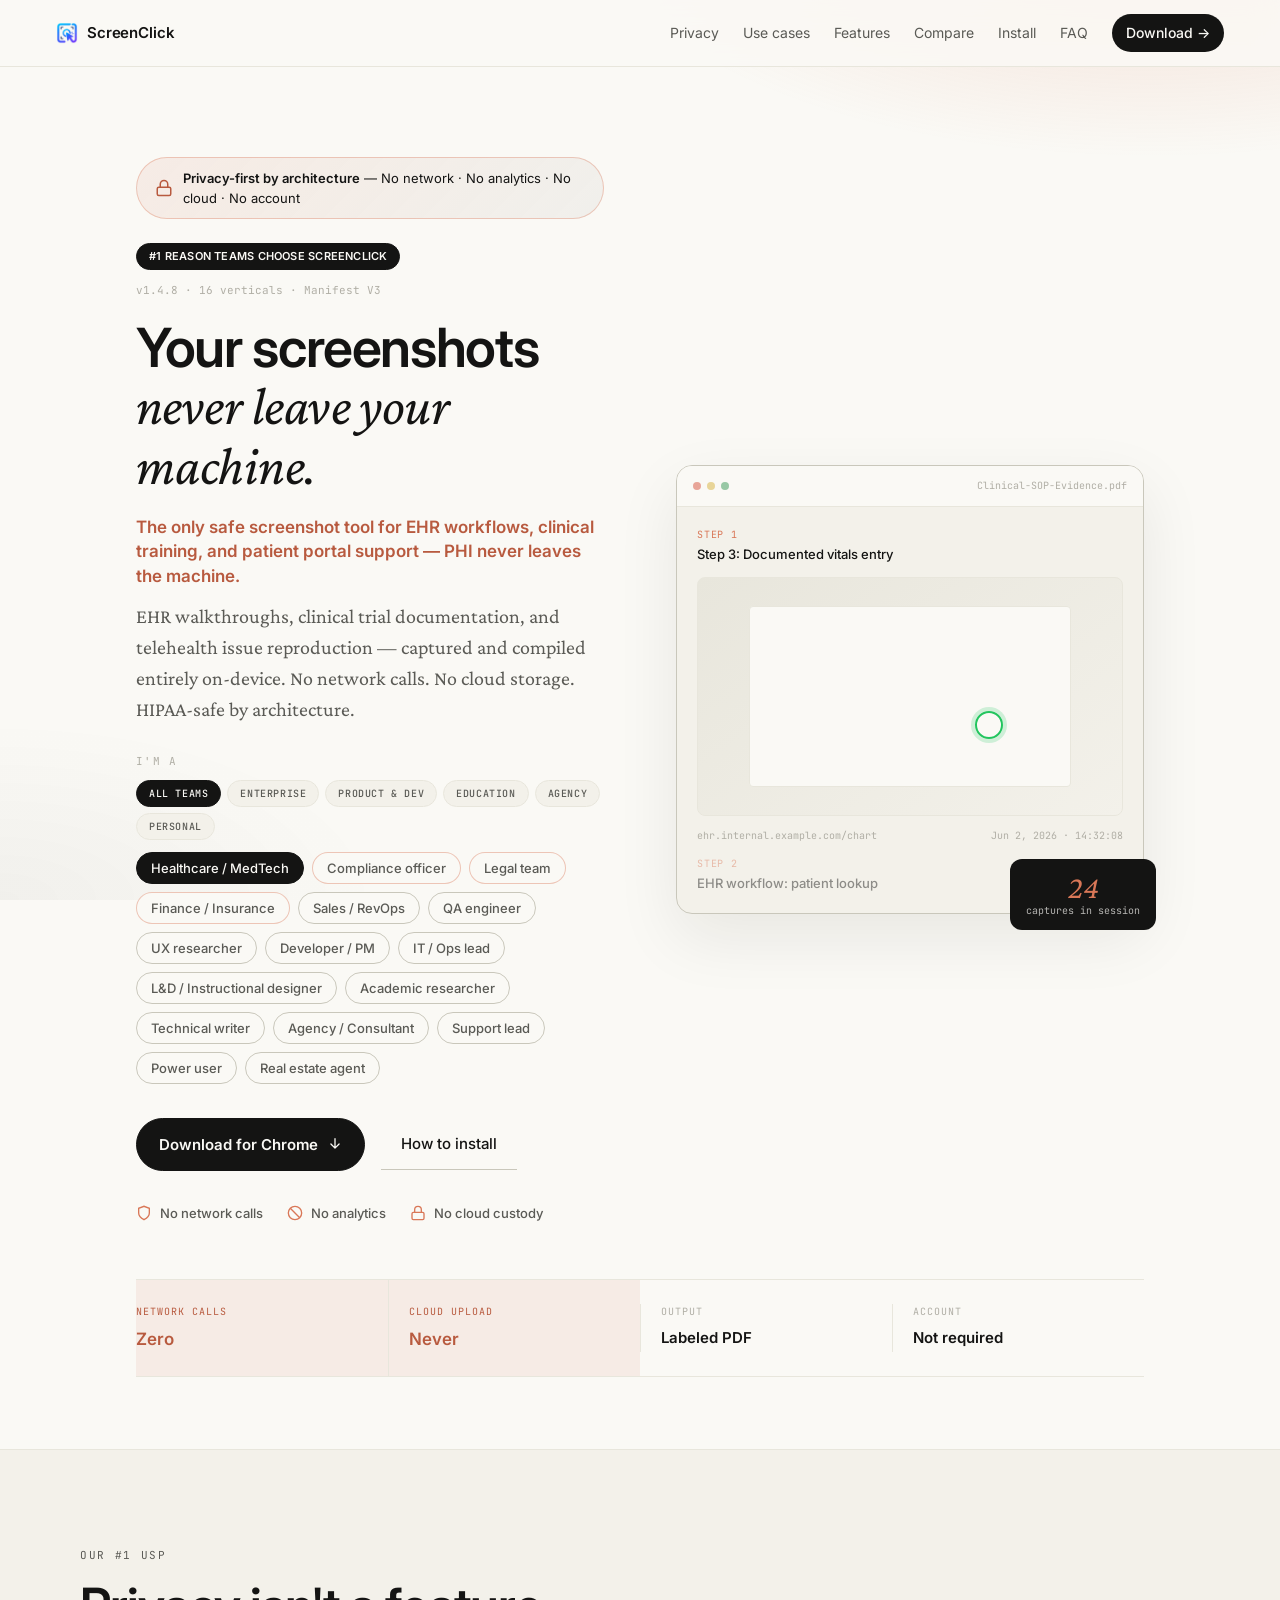
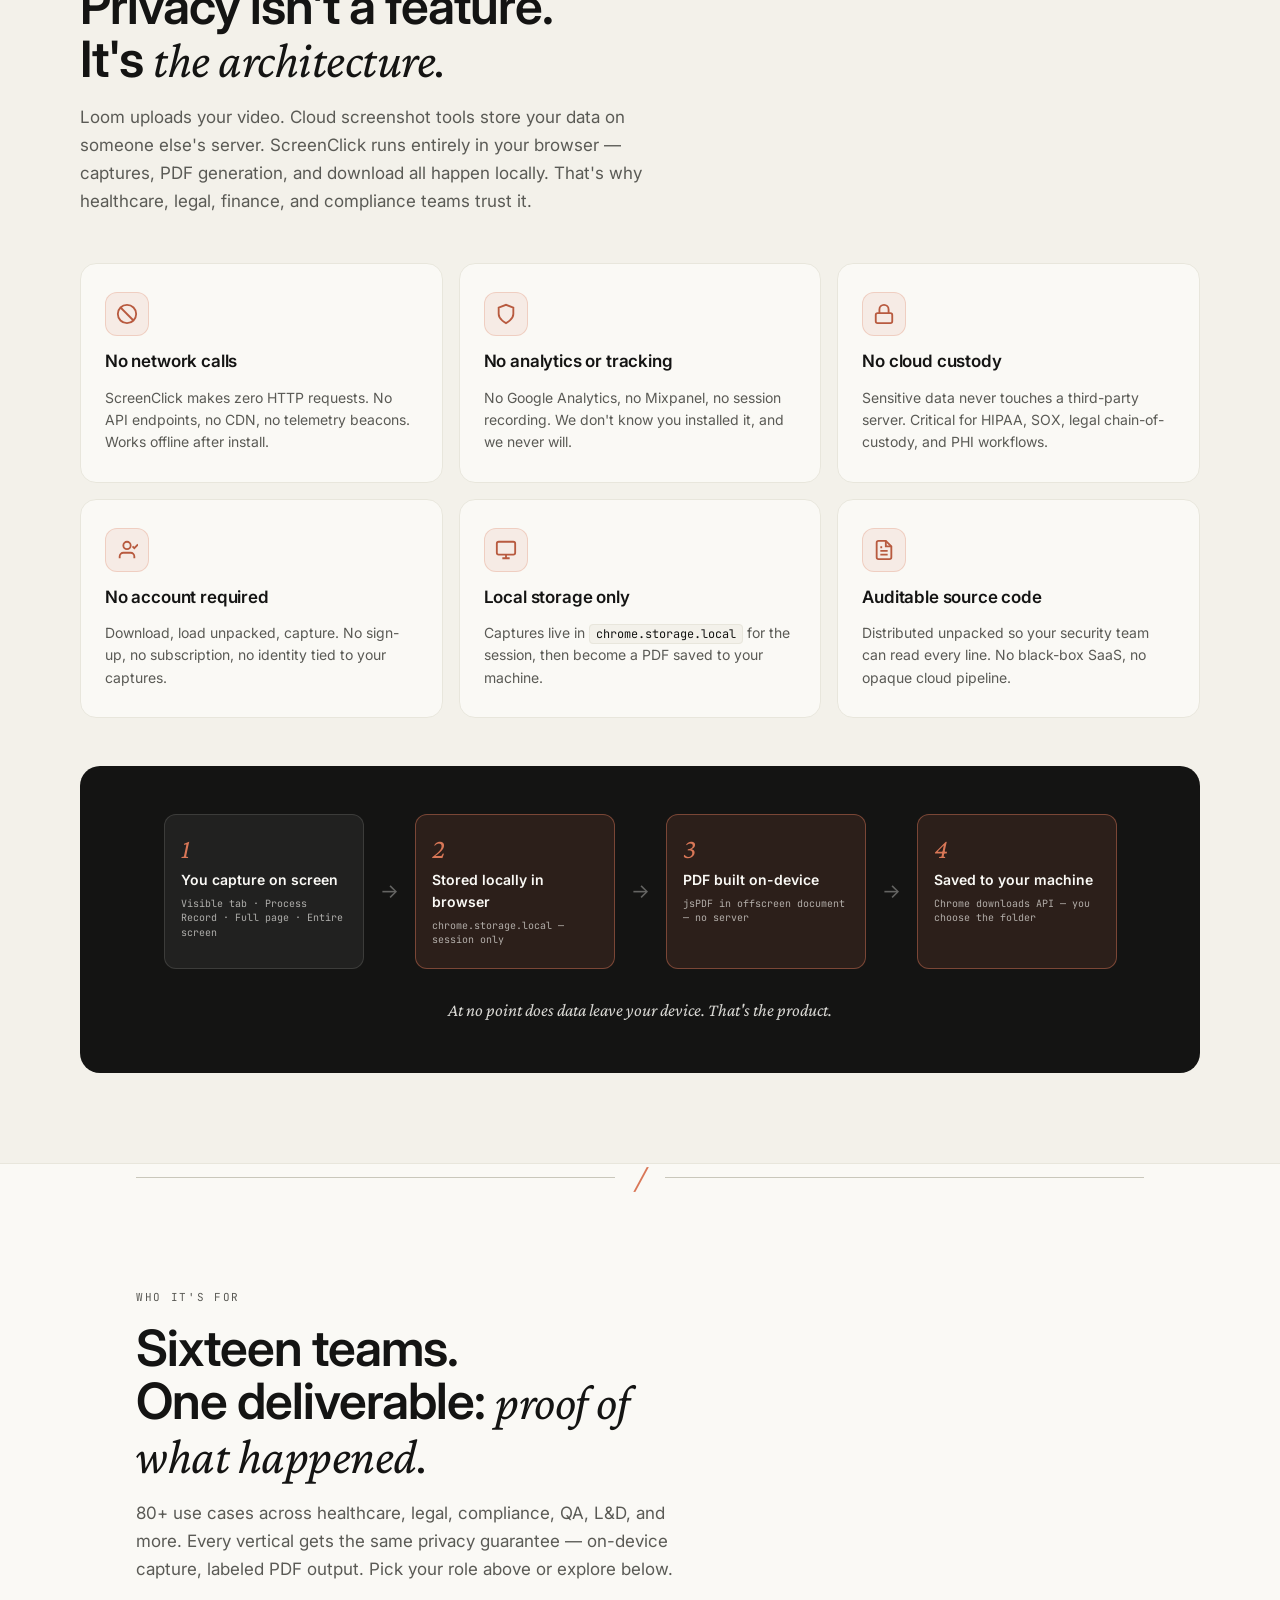
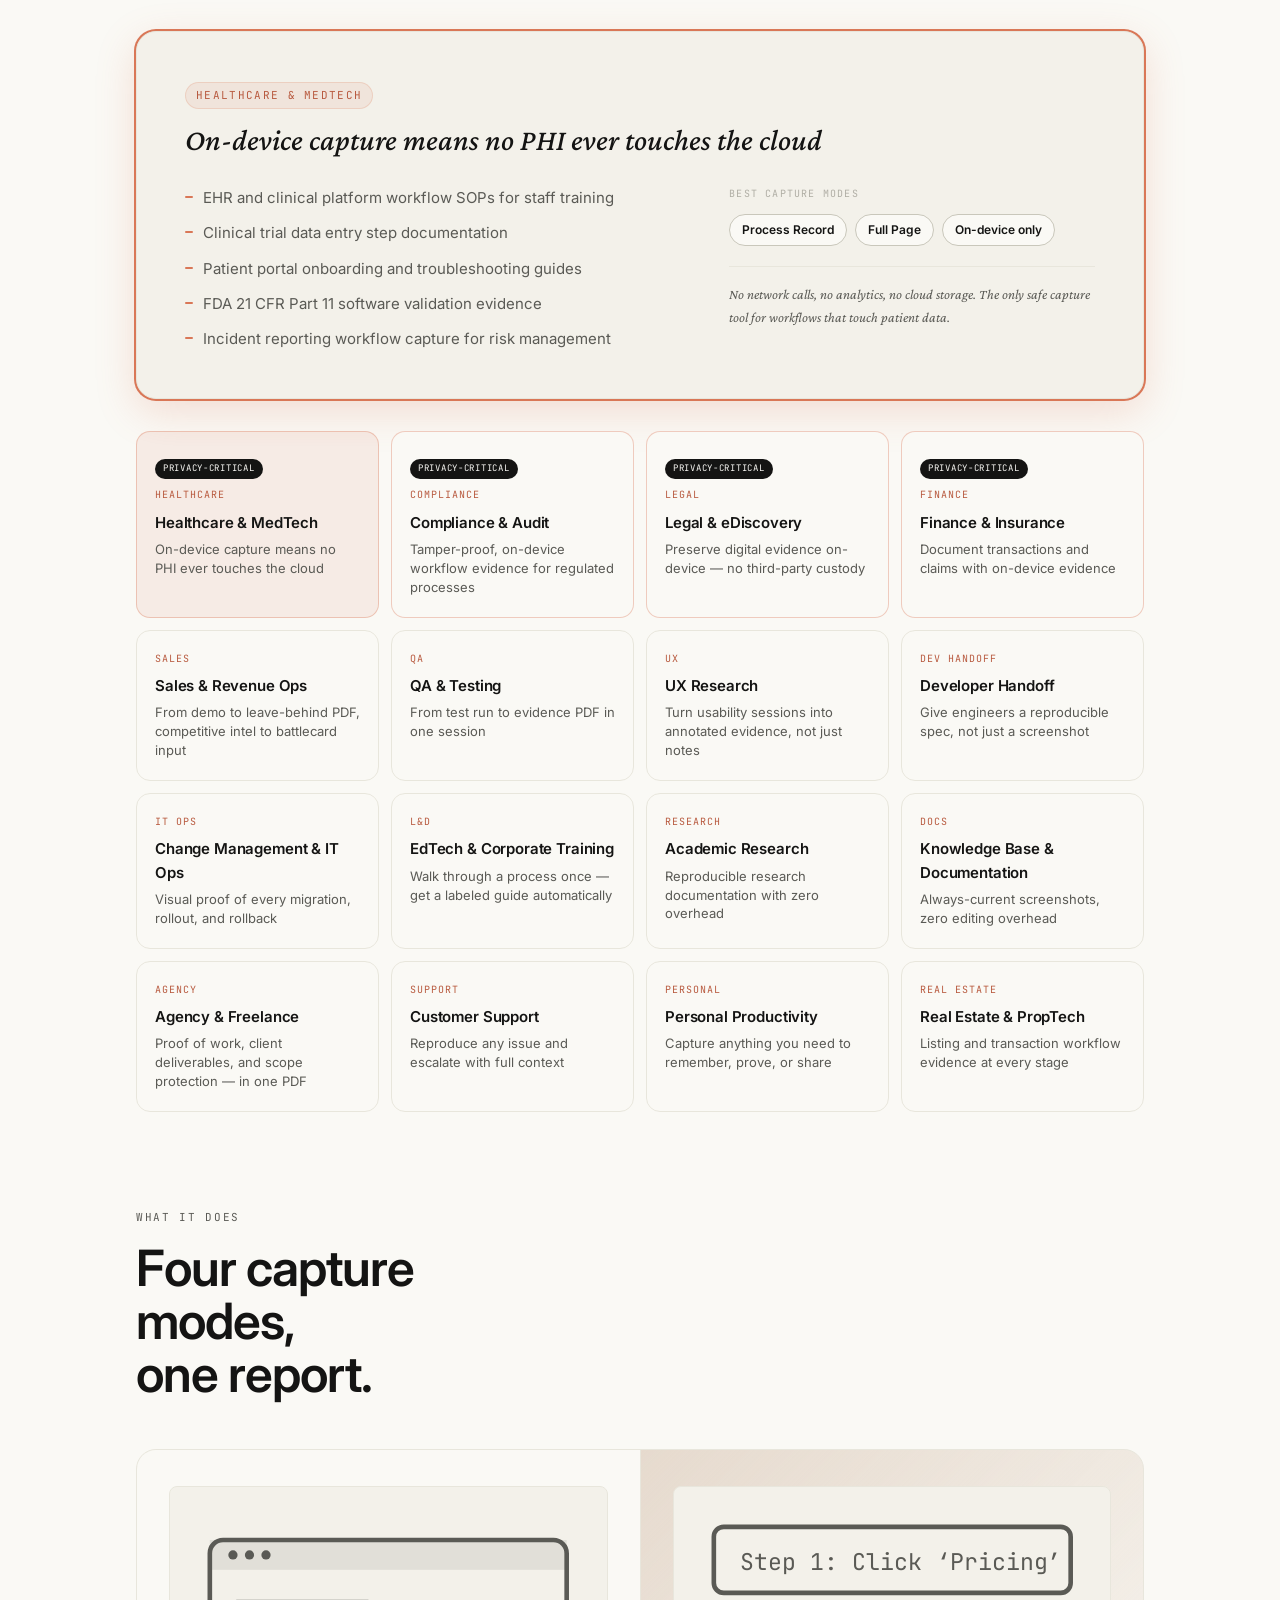
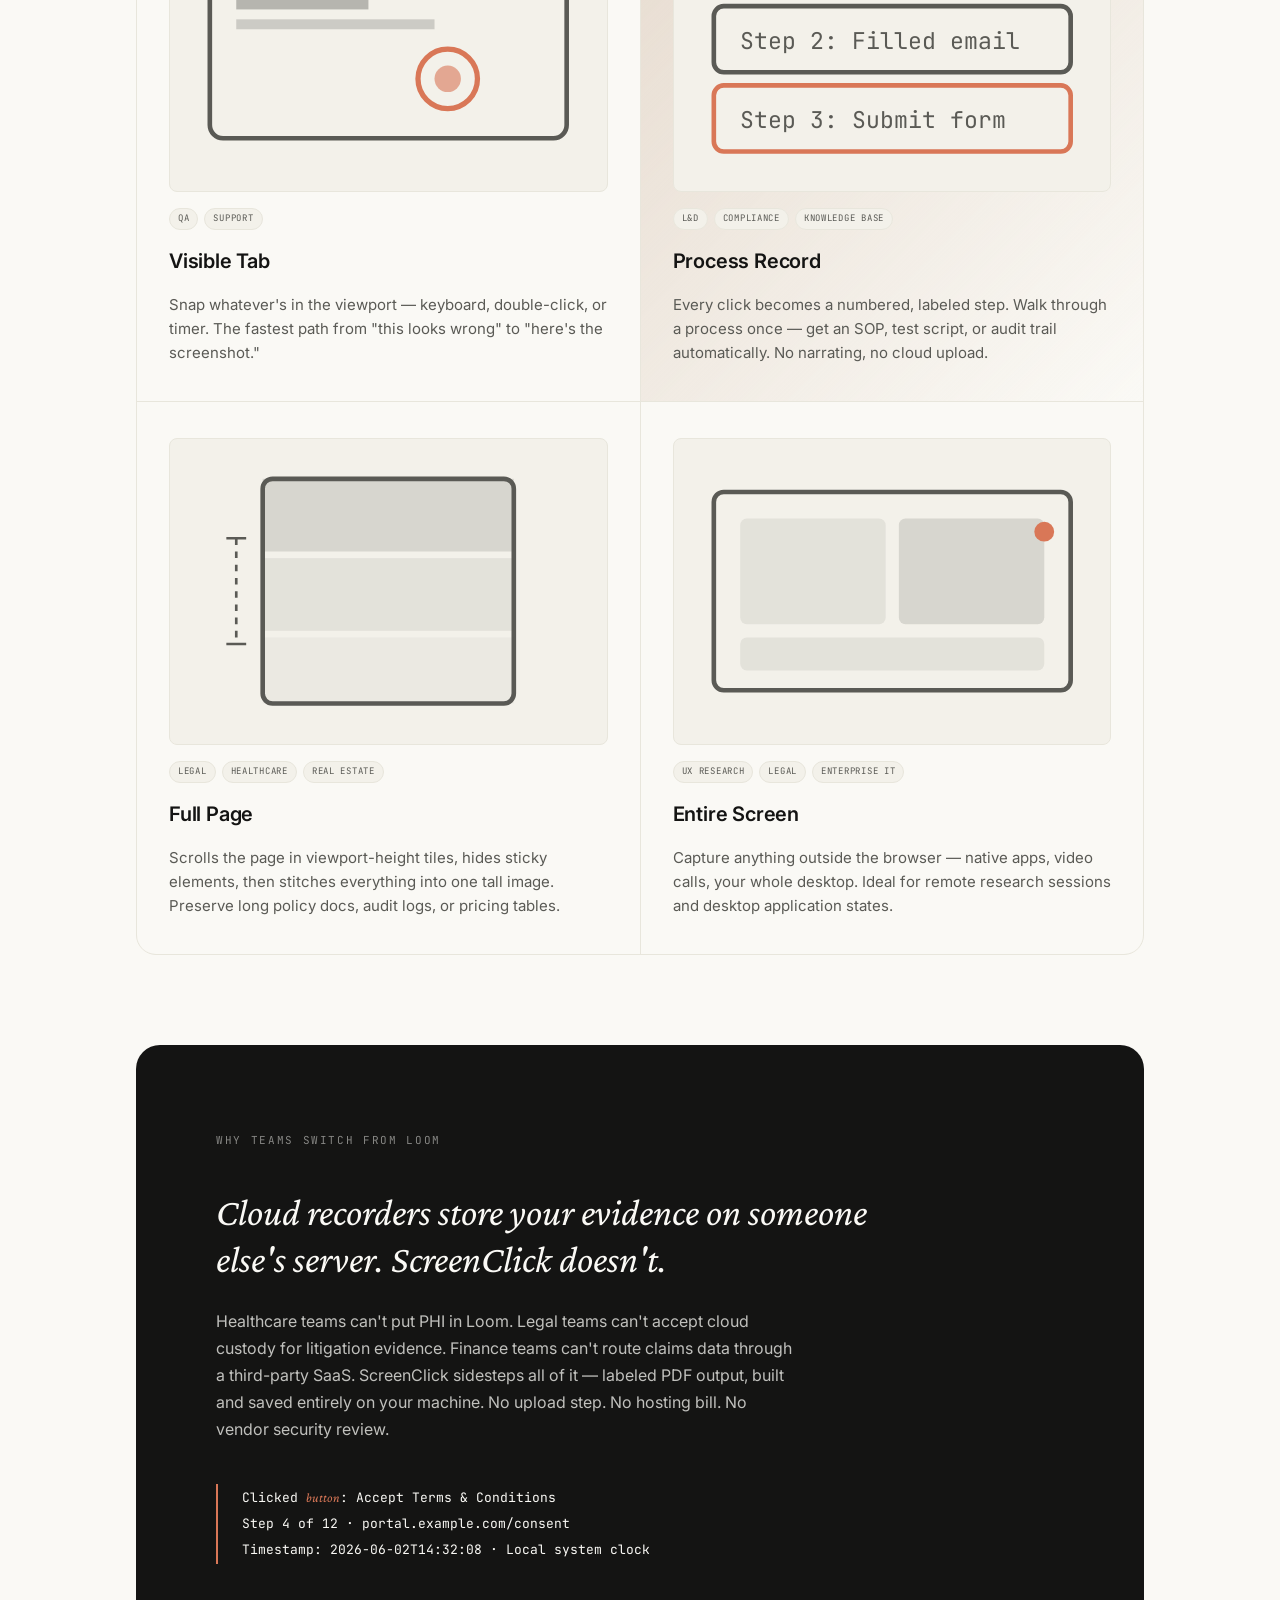
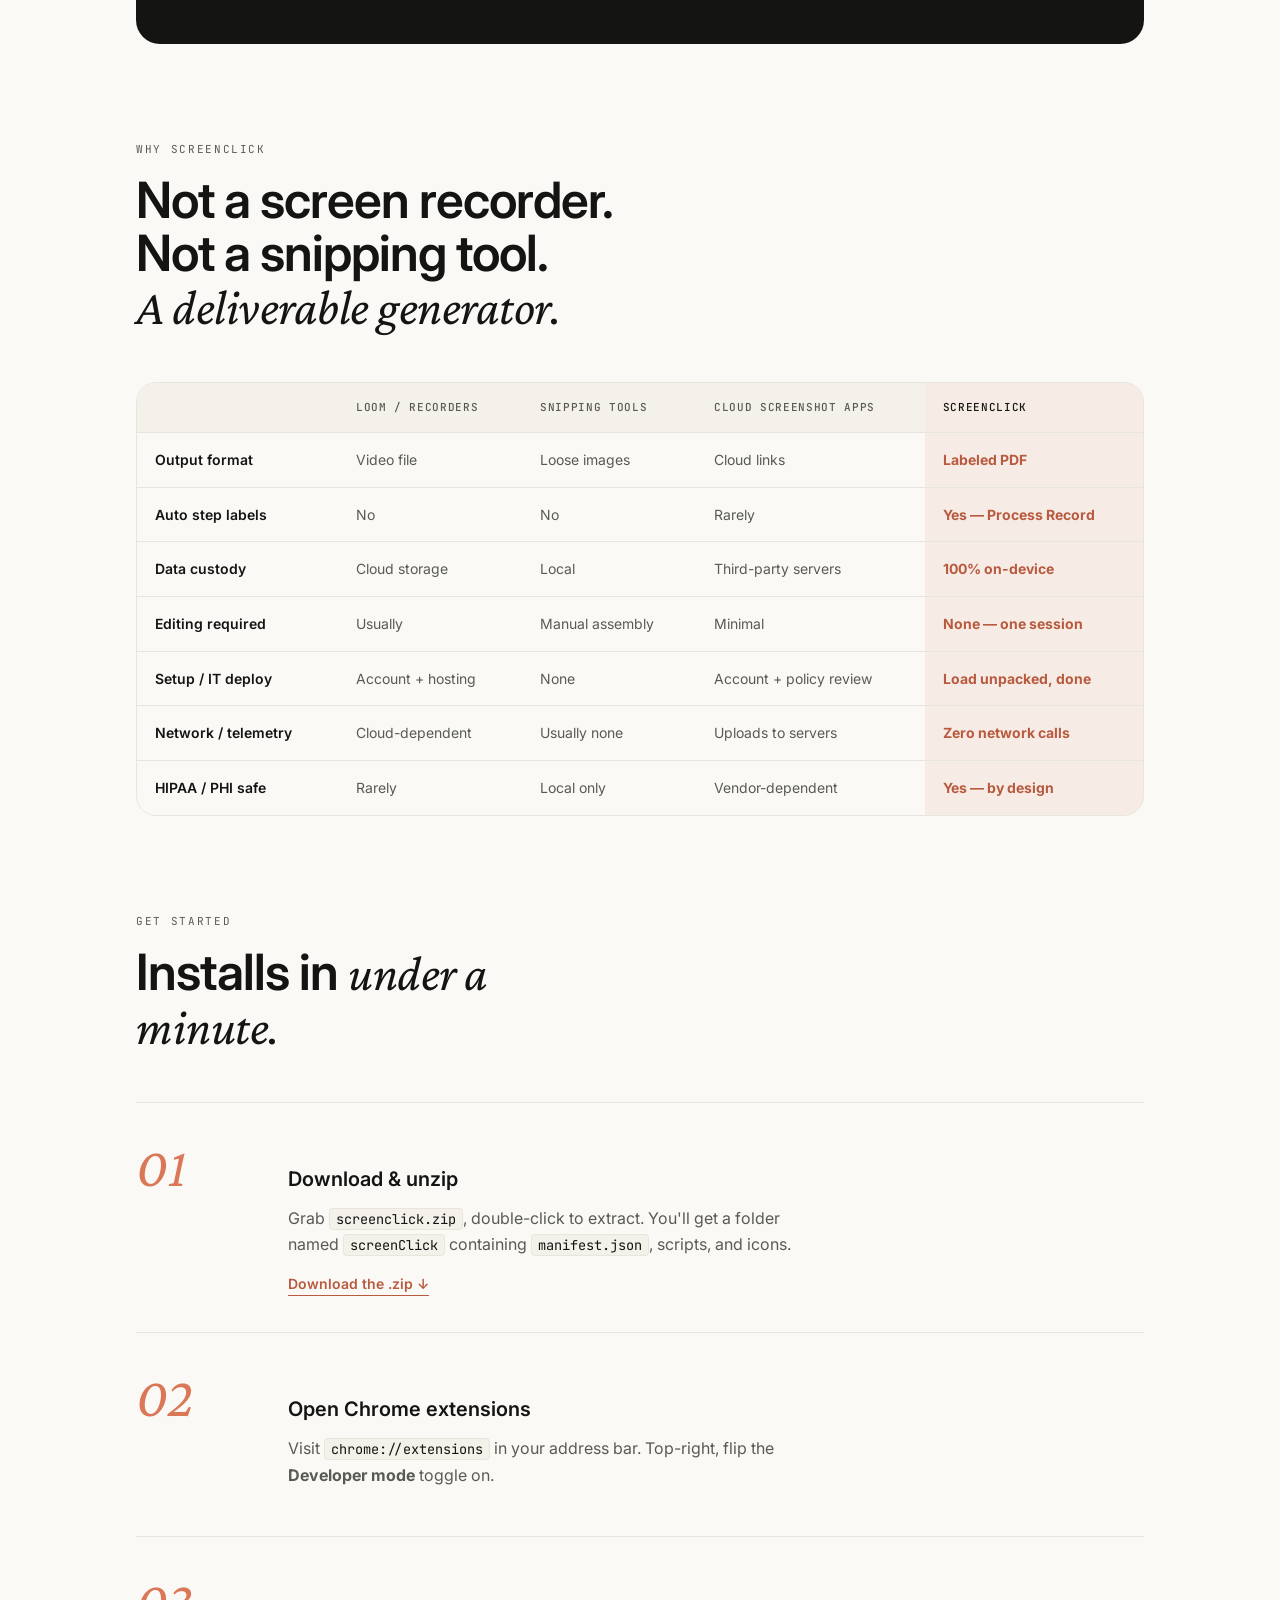
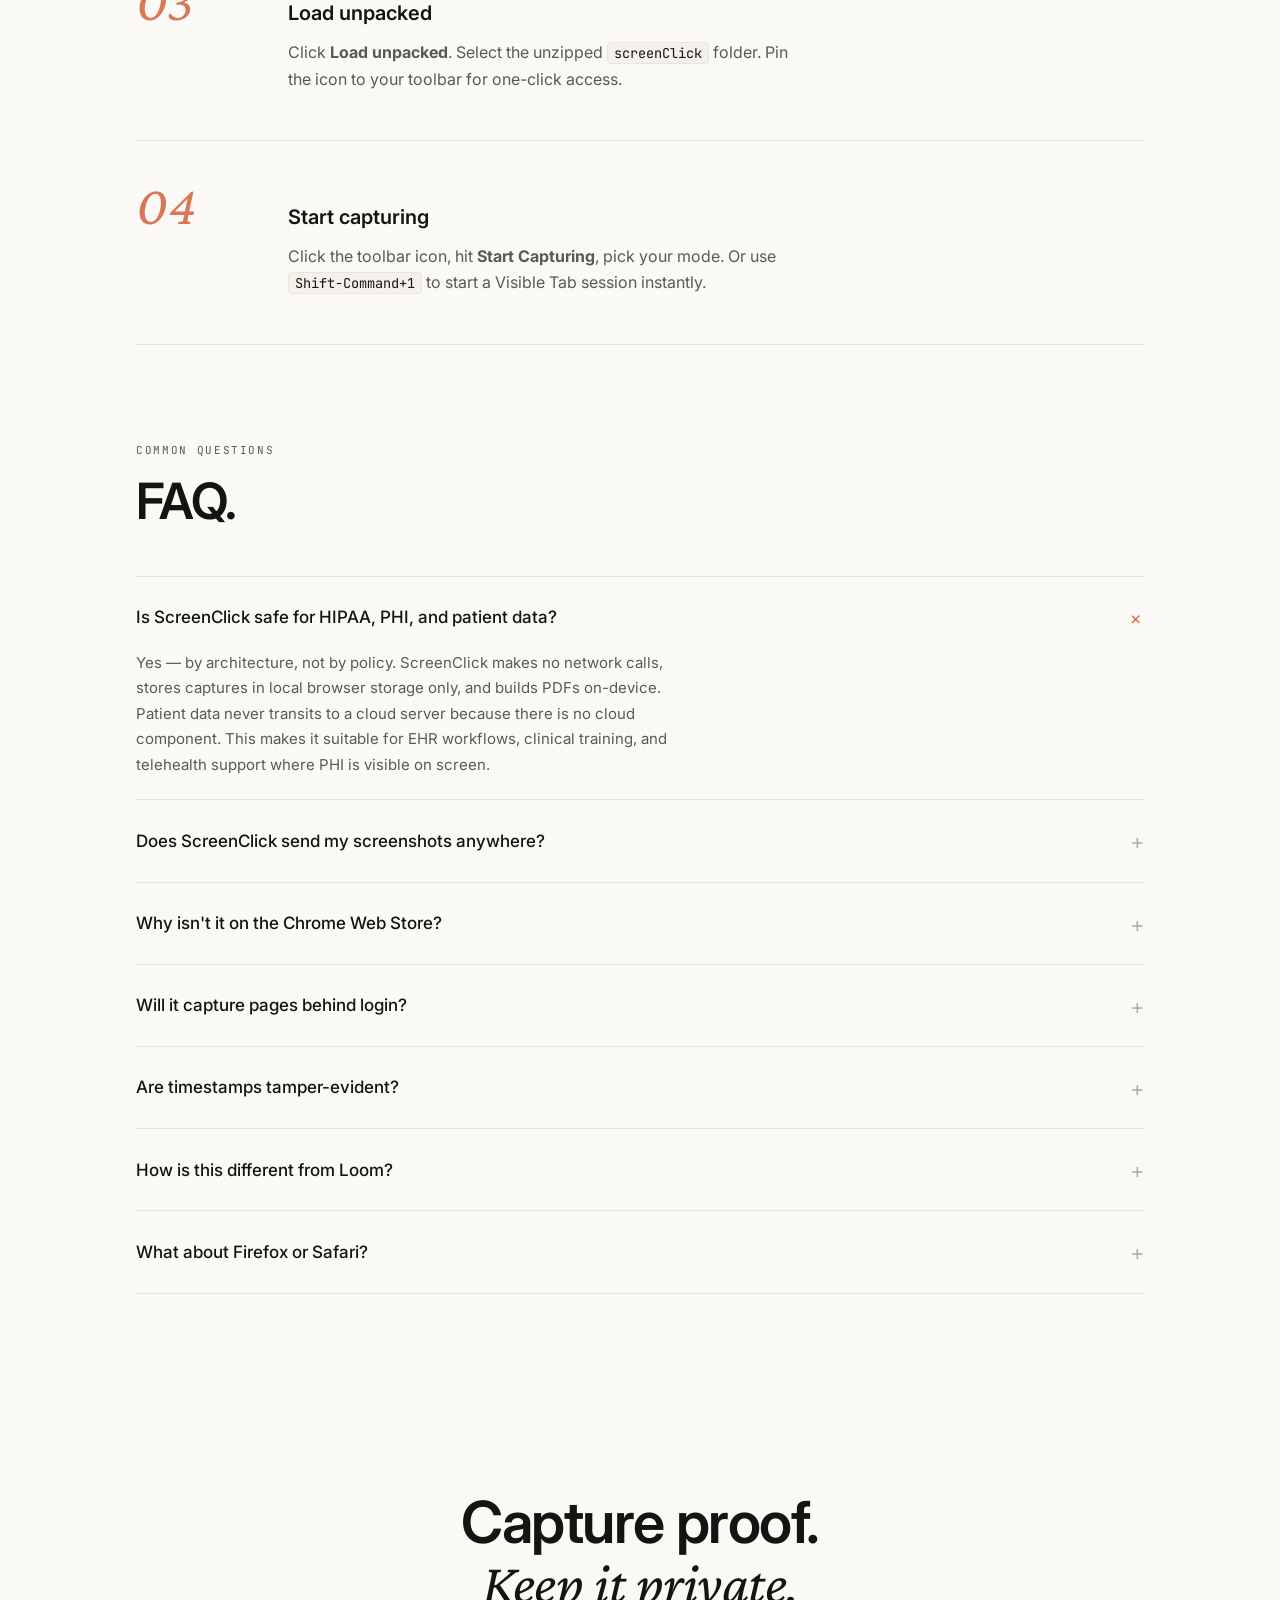
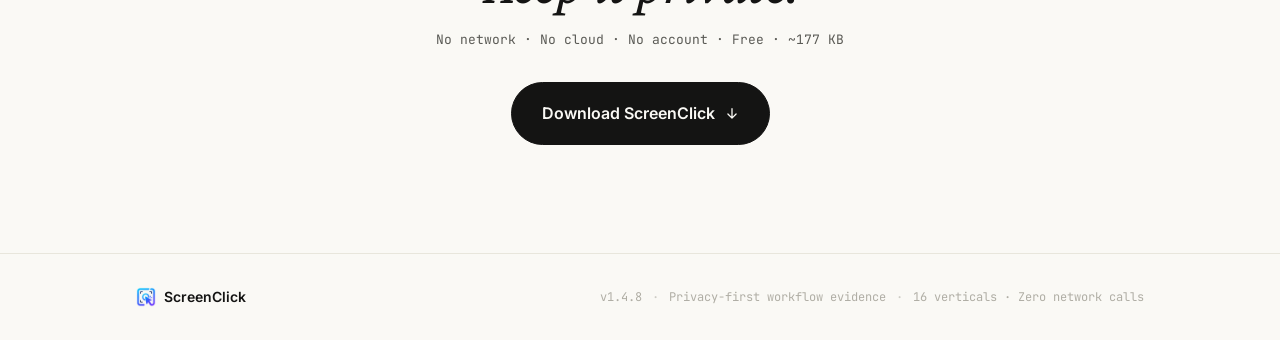
==== landing-page/index.html @ 1906750a "Reposition landing page around privacy-first on-device evidence with 16 verticals. Adds role switche" ====
<!DOCTYPE html>
<html lang="en">
<head>
  <meta charset="UTF-8">
  <meta name="viewport" content="width=device-width, initial-scale=1.0">
  <title>ScreenClick — Privacy-first workflow evidence. Nothing leaves your machine.</title>
  <meta name="description" content="Privacy-first Chrome extension: labeled PDF evidence of any workflow, 100% on-device. No network, no analytics, no cloud. For healthcare, legal, compliance, QA, and 12 more teams.">
  <link rel="icon" href="icon-48.png" type="image/png">
  <link rel="preconnect" href="https://fonts.googleapis.com">
  <link rel="preconnect" href="https://fonts.gstatic.com" crossorigin>
  <link href="https://fonts.googleapis.com/css2?family=Crimson+Pro:ital,wght@0,400;0,500;0,600;1,400&family=Inter:wght@400;500;600;700&family=JetBrains+Mono:wght@400;500&display=swap" rel="stylesheet">
  <link rel="stylesheet" href="style.css">
</head>
<body>
  <header class="topbar">
    <a href="#" class="topbar-brand">
      <img src="icon-48.png" alt="" class="topbar-icon">
      <span>ScreenClick</span>
    </a>
    <nav class="topbar-nav">
      <a href="#privacy">Privacy</a>
      <a href="#use-cases">Use cases</a>
      <a href="#features">Features</a>
      <a href="#compare">Compare</a>
      <a href="#install">Install</a>
      <a href="#faq">FAQ</a>
      <a href="screenclick.zip" download class="topbar-cta">Download<span aria-hidden="true"> →</span></a>
    </nav>
  </header>

  <section class="hero">
    <div class="hero-grid">
      <div class="hero-copy">
        <div class="privacy-hero-badge">
          <svg width="18" height="18" viewBox="0 0 24 24" fill="none" stroke="currentColor" stroke-width="2" aria-hidden="true"><rect x="3" y="11" width="18" height="11" rx="2"/><path d="M7 11V7a5 5 0 0 1 10 0v4"/></svg>
          <span><strong>Privacy-first by architecture</strong> — No network · No analytics · No cloud · No account</span>
        </div>

        <div class="hero-meta">
          <span class="meta-pill meta-pill-privacy">#1 reason teams choose ScreenClick</span>
          <span class="meta-version">v1.4.8 · 16 verticals · Manifest V3</span>
        </div>

        <h1 class="hero-title">
          Your screenshots<br>
          <span class="serif-italic">never leave your machine.</span>
        </h1>

        <p class="hero-context" id="hero-context">
          The only safe capture tool for EHR workflows, clinical training, and patient portal support — PHI never leaves the machine.
        </p>

        <p class="hero-lede" id="hero-lede">
          EHR walkthroughs, clinical trial documentation, and telehealth issue reproduction — captured and compiled entirely on-device. No network calls. No cloud storage. HIPAA-safe by architecture.
        </p>

        <div class="role-switcher" aria-label="Choose your role">
          <span class="role-label">I'm a</span>
          <div class="category-tabs" id="category-tabs"></div>
          <div class="role-pills-wrap">
            <div class="role-pills" id="role-pills" role="tablist"></div>
          </div>
        </div>

        <div class="hero-cta-row">
          <a href="screenclick.zip" download class="btn-primary">
            Download for Chrome
            <svg width="14" height="14" viewBox="0 0 24 24" fill="none" stroke="currentColor" stroke-width="2.2" stroke-linecap="round" stroke-linejoin="round" aria-hidden="true">
              <path d="M12 3v14M5 12l7 7 7-7"/>
            </svg>
          </a>
          <a href="#install" class="btn-ghost">How to install</a>
        </div>

        <div class="trust-strip">
          <div class="trust-item">
            <svg width="16" height="16" viewBox="0 0 24 24" fill="none" stroke="currentColor" stroke-width="2" aria-hidden="true"><path d="M12 22s8-4 8-10V5l-8-3-8 3v7c0 6 8 10 8 10z"/></svg>
            <span>No network calls</span>
          </div>
          <div class="trust-item">
            <svg width="16" height="16" viewBox="0 0 24 24" fill="none" stroke="currentColor" stroke-width="2" aria-hidden="true"><circle cx="12" cy="12" r="10"/><path d="M4.93 4.93l14.14 14.14"/></svg>
            <span>No analytics</span>
          </div>
          <div class="trust-item">
            <svg width="16" height="16" viewBox="0 0 24 24" fill="none" stroke="currentColor" stroke-width="2" aria-hidden="true"><rect x="3" y="11" width="18" height="11" rx="2"/><path d="M7 11V7a5 5 0 0 1 10 0v4"/></svg>
            <span>No cloud custody</span>
          </div>
        </div>
      </div>

      <div class="hero-visual" aria-hidden="true">
        <div class="pdf-mock">
          <div class="pdf-mock-header">
            <span class="pdf-dot"></span>
            <span class="pdf-dot"></span>
            <span class="pdf-dot"></span>
            <span class="pdf-filename" id="mock-filename">QA-Report-2026-06-02.pdf</span>
          </div>
          <div class="pdf-mock-body">
            <div class="pdf-step" id="mock-step-1">
              <span class="pdf-step-label">Step 1</span>
              <span class="pdf-step-action">Clicked button: Submit Order</span>
            </div>
            <div class="pdf-screenshot">
              <div class="pdf-screenshot-inner"></div>
              <div class="pdf-ring"></div>
            </div>
            <div class="pdf-meta">
              <span id="mock-url">app.example.com/checkout</span>
              <span id="mock-time">Jun 2, 2026 · 14:32:08</span>
            </div>
            <div class="pdf-step pdf-step-dim" id="mock-step-2">
              <span class="pdf-step-label">Step 2</span>
              <span class="pdf-step-action">Typed in input: email</span>
            </div>
          </div>
        </div>
        <div class="hero-badge">
          <span class="hero-badge-num" id="mock-badge">24</span>
          <span class="hero-badge-label">captures in session</span>
        </div>
      </div>
    </div>

    <div class="hero-detail">
      <div class="detail-cell detail-cell-highlight">
        <span class="detail-label">Network calls</span>
        <span class="detail-value">Zero</span>
      </div>
      <div class="detail-cell detail-cell-highlight">
        <span class="detail-label">Cloud upload</span>
        <span class="detail-value">Never</span>
      </div>
      <div class="detail-cell">
        <span class="detail-label">Output</span>
        <span class="detail-value">Labeled PDF</span>
      </div>
      <div class="detail-cell">
        <span class="detail-label">Account</span>
        <span class="detail-value">Not required</span>
      </div>
    </div>
  </section>

  <section id="privacy" class="privacy">
    <div class="privacy-inner">
      <div class="section-header section-header-wide">
        <span class="eyebrow">Our #1 USP</span>
        <h2 class="section-title">Privacy isn't a feature.<br>It's <span class="serif-italic">the architecture.</span></h2>
        <p class="section-sub">Loom uploads your video. Cloud screenshot tools store your data on someone else's server. ScreenClick runs entirely in your browser — captures, PDF generation, and download all happen locally. That's why healthcare, legal, finance, and compliance teams trust it.</p>
      </div>

      <div class="privacy-grid">
        <article class="privacy-card">
          <div class="privacy-card-icon" aria-hidden="true">
            <svg width="22" height="22" viewBox="0 0 24 24" fill="none" stroke="currentColor" stroke-width="2"><circle cx="12" cy="12" r="10"/><path d="M4.93 4.93l14.14 14.14"/></svg>
          </div>
          <h3>No network calls</h3>
          <p>ScreenClick makes zero HTTP requests. No API endpoints, no CDN, no telemetry beacons. Works offline after install.</p>
        </article>
        <article class="privacy-card">
          <div class="privacy-card-icon" aria-hidden="true">
            <svg width="22" height="22" viewBox="0 0 24 24" fill="none" stroke="currentColor" stroke-width="2"><path d="M12 22s8-4 8-10V5l-8-3-8 3v7c0 6 8 10 8 10z"/></svg>
          </div>
          <h3>No analytics or tracking</h3>
          <p>No Google Analytics, no Mixpanel, no session recording. We don't know you installed it, and we never will.</p>
        </article>
        <article class="privacy-card">
          <div class="privacy-card-icon" aria-hidden="true">
            <svg width="22" height="22" viewBox="0 0 24 24" fill="none" stroke="currentColor" stroke-width="2"><rect x="3" y="11" width="18" height="11" rx="2"/><path d="M7 11V7a5 5 0 0 1 10 0v4"/></svg>
          </div>
          <h3>No cloud custody</h3>
          <p>Sensitive data never touches a third-party server. Critical for HIPAA, SOX, legal chain-of-custody, and PHI workflows.</p>
        </article>
        <article class="privacy-card">
          <div class="privacy-card-icon" aria-hidden="true">
            <svg width="22" height="22" viewBox="0 0 24 24" fill="none" stroke="currentColor" stroke-width="2"><path d="M20 21v-2a4 4 0 0 0-4-4H8a4 4 0 0 0-4 4v2"/><circle cx="12" cy="7" r="4"/><path d="M18 8l2 2 4-4" stroke-dasharray="0"/></svg>
          </div>
          <h3>No account required</h3>
          <p>Download, load unpacked, capture. No sign-up, no subscription, no identity tied to your captures.</p>
        </article>
        <article class="privacy-card">
          <div class="privacy-card-icon" aria-hidden="true">
            <svg width="22" height="22" viewBox="0 0 24 24" fill="none" stroke="currentColor" stroke-width="2"><rect x="2" y="3" width="20" height="14" rx="2"/><path d="M8 21h8M12 17v4"/></svg>
          </div>
          <h3>Local storage only</h3>
          <p>Captures live in <code>chrome.storage.local</code> for the session, then become a PDF saved to your machine.</p>
        </article>
        <article class="privacy-card">
          <div class="privacy-card-icon" aria-hidden="true">
            <svg width="22" height="22" viewBox="0 0 24 24" fill="none" stroke="currentColor" stroke-width="2"><path d="M14 2H6a2 2 0 0 0-2 2v16a2 2 0 0 0 2 2h12a2 2 0 0 0 2-2V8z"/><path d="M14 2v6h6M16 13H8M16 17H8M10 9H8"/></svg>
          </div>
          <h3>Auditable source code</h3>
          <p>Distributed unpacked so your security team can read every line. No black-box SaaS, no opaque cloud pipeline.</p>
        </article>
      </div>

      <div class="privacy-architecture">
        <div class="arch-flow">
          <div class="arch-step">
            <span class="arch-num">1</span>
            <span class="arch-label">You capture on screen</span>
            <span class="arch-detail">Visible tab · Process Record · Full page · Entire screen</span>
          </div>
          <div class="arch-arrow" aria-hidden="true">→</div>
          <div class="arch-step arch-step-local">
            <span class="arch-num">2</span>
            <span class="arch-label">Stored locally in browser</span>
            <span class="arch-detail">chrome.storage.local — session only</span>
          </div>
          <div class="arch-arrow" aria-hidden="true">→</div>
          <div class="arch-step arch-step-local">
            <span class="arch-num">3</span>
            <span class="arch-label">PDF built on-device</span>
            <span class="arch-detail">jsPDF in offscreen document — no server</span>
          </div>
          <div class="arch-arrow" aria-hidden="true">→</div>
          <div class="arch-step arch-step-local">
            <span class="arch-num">4</span>
            <span class="arch-label">Saved to your machine</span>
            <span class="arch-detail">Chrome downloads API — you choose the folder</span>
          </div>
        </div>
        <p class="arch-footnote">At no point does data leave your device. That's the product.</p>
      </div>
    </div>
  </section>

  <div class="section-mark" aria-hidden="true">
    <span class="mark-line"></span>
    <span class="mark-glyph">/</span>
    <span class="mark-line"></span>
  </div>

  <section id="use-cases" class="use-cases">
    <div class="section-header section-header-wide">
      <span class="eyebrow">Who it's for</span>
      <h2 class="section-title">Sixteen teams.<br>One deliverable: <span class="serif-italic">proof of what happened.</span></h2>
      <p class="section-sub">80+ use cases across healthcare, legal, compliance, QA, L&amp;D, and more. Every vertical gets the same privacy guarantee — on-device capture, labeled PDF output. Pick your role above or explore below.</p>
    </div>

    <div class="vertical-spotlight" id="vertical-spotlight">
      <div class="spotlight-header">
        <span class="spotlight-tag" id="spotlight-tag">QA &amp; Testing</span>
        <h3 class="spotlight-title" id="spotlight-title">From test run to evidence PDF in one session</h3>
      </div>
      <div class="spotlight-grid">
        <ul class="spotlight-list" id="spotlight-list"></ul>
        <div class="spotlight-modes">
          <span class="spotlight-modes-label">Best capture modes</span>
          <div class="mode-chips" id="spotlight-modes"></div>
          <p class="spotlight-diff" id="spotlight-diff"></p>
        </div>
      </div>
    </div>

    <div class="vertical-grid" id="vertical-grid"></div>
  </section>

  <section id="features" class="features">
    <div class="section-header">
      <span class="eyebrow">What it does</span>
      <h2 class="section-title">Four capture modes,<br>one report.</h2>
    </div>

    <div class="feature-grid">
      <article class="feature">
        <div class="feature-illo">
          <svg viewBox="0 0 120 80" aria-hidden="true">
            <rect x="6" y="10" width="108" height="60" rx="4" fill="none" stroke="currentColor" stroke-width="1.4"/>
            <rect x="6" y="10" width="108" height="9" fill="currentColor" opacity="0.12"/>
            <circle cx="13" cy="14.5" r="1.4" fill="currentColor"/>
            <circle cx="18" cy="14.5" r="1.4" fill="currentColor"/>
            <circle cx="23" cy="14.5" r="1.4" fill="currentColor"/>
            <rect x="14" y="28" width="40" height="3" fill="currentColor" opacity="0.4"/>
            <rect x="14" y="34" width="60" height="3" fill="currentColor" opacity="0.25"/>
            <circle cx="78" cy="52" r="9" fill="none" stroke="var(--accent)" stroke-width="1.6"/>
            <circle cx="78" cy="52" r="4" fill="var(--accent)" opacity="0.6"/>
          </svg>
        </div>
        <div class="feature-tags"><span>QA</span><span>Support</span></div>
        <h3>Visible Tab</h3>
        <p>Snap whatever's in the viewport — keyboard, double-click, or timer. The fastest path from "this looks wrong" to "here's the screenshot."</p>
      </article>

      <article class="feature feature-accent">
        <div class="feature-illo">
          <svg viewBox="0 0 120 80" aria-hidden="true">
            <rect x="6" y="6" width="108" height="20" rx="3" fill="none" stroke="currentColor" stroke-width="1.4"/>
            <text x="14" y="19" font-family="JetBrains Mono, monospace" font-size="7" fill="currentColor">Step 1: Click ‘Pricing’</text>
            <rect x="6" y="30" width="108" height="20" rx="3" fill="none" stroke="currentColor" stroke-width="1.4"/>
            <text x="14" y="43" font-family="JetBrains Mono, monospace" font-size="7" fill="currentColor">Step 2: Filled email</text>
            <rect x="6" y="54" width="108" height="20" rx="3" fill="none" stroke="var(--accent)" stroke-width="1.4"/>
            <text x="14" y="67" font-family="JetBrains Mono, monospace" font-size="7" fill="currentColor">Step 3: Submit form</text>
          </svg>
        </div>
        <div class="feature-tags"><span>L&amp;D</span><span>Compliance</span><span>Knowledge Base</span></div>
        <h3>Process Record</h3>
        <p>Every click becomes a numbered, labeled step. Walk through a process once — get an SOP, test script, or audit trail automatically. No narrating, no cloud upload.</p>
      </article>

      <article class="feature">
        <div class="feature-illo">
          <svg viewBox="0 0 120 80" aria-hidden="true">
            <rect x="22" y="6" width="76" height="68" rx="3" fill="none" stroke="currentColor" stroke-width="1.4"/>
            <rect x="22" y="6" width="76" height="22" fill="currentColor" opacity="0.18"/>
            <rect x="22" y="30" width="76" height="22" fill="currentColor" opacity="0.10"/>
            <rect x="22" y="54" width="76" height="20" fill="currentColor" opacity="0.05"/>
            <path d="M14 24 L14 56" stroke="currentColor" stroke-width="0.8" stroke-dasharray="2,2"/>
            <path d="M11 24 L17 24 M11 56 L17 56" stroke="currentColor" stroke-width="0.8"/>
          </svg>
        </div>
        <div class="feature-tags"><span>Legal</span><span>Healthcare</span><span>Real Estate</span></div>
        <h3>Full Page</h3>
        <p>Scrolls the page in viewport-height tiles, hides sticky elements, then stitches everything into one tall image. Preserve long policy docs, audit logs, or pricing tables.</p>
      </article>

      <article class="feature">
        <div class="feature-illo">
          <svg viewBox="0 0 120 80" aria-hidden="true">
            <rect x="6" y="10" width="108" height="60" rx="3" fill="none" stroke="currentColor" stroke-width="1.4"/>
            <rect x="14" y="18" width="44" height="32" rx="2" fill="currentColor" opacity="0.10"/>
            <rect x="62" y="18" width="44" height="32" rx="2" fill="currentColor" opacity="0.18"/>
            <rect x="14" y="54" width="92" height="10" rx="2" fill="currentColor" opacity="0.10"/>
            <circle cx="106" cy="22" r="3" fill="var(--accent)"/>
          </svg>
        </div>
        <div class="feature-tags"><span>UX Research</span><span>Legal</span><span>Enterprise IT</span></div>
        <h3>Entire Screen</h3>
        <p>Capture anything outside the browser — native apps, video calls, your whole desktop. Ideal for remote research sessions and desktop application states.</p>
      </article>
    </div>
  </section>

  <section class="editorial">
    <div class="editorial-inner">
      <div class="editorial-meta">
        <span class="eyebrow eyebrow-light">Why teams switch from Loom</span>
      </div>
      <h2 class="editorial-title">
        Cloud recorders store your evidence on someone else's server. ScreenClick doesn't.
      </h2>
      <p class="editorial-body">
        Healthcare teams can't put PHI in Loom. Legal teams can't accept cloud custody for litigation evidence. Finance teams can't route claims data through a third-party SaaS. ScreenClick sidesteps all of it — labeled PDF output, built and saved entirely on your machine. No upload step. No hosting bill. No vendor security review.
      </p>
      <div class="editorial-quote">
        <p>Clicked <em>button</em>: Accept Terms &amp; Conditions</p>
        <p>Step 4 of 12 · portal.example.com/consent</p>
        <p>Timestamp: 2026-06-02T14:32:08 · Local system clock</p>
      </div>
    </div>
  </section>

  <section id="compare" class="compare">
    <div class="section-header section-header-wide">
      <span class="eyebrow">Why ScreenClick</span>
      <h2 class="section-title">Not a screen recorder.<br>Not a snipping tool.<br><span class="serif-italic">A deliverable generator.</span></h2>
    </div>

    <div class="compare-table-wrap">
      <table class="compare-table">
        <thead>
          <tr>
            <th></th>
            <th>Loom / recorders</th>
            <th>Snipping tools</th>
            <th>Cloud screenshot apps</th>
            <th class="compare-highlight">ScreenClick</th>
          </tr>
        </thead>
        <tbody>
          <tr>
            <td>Output format</td>
            <td>Video file</td>
            <td>Loose images</td>
            <td>Cloud links</td>
            <td class="compare-highlight"><strong>Labeled PDF</strong></td>
          </tr>
          <tr>
            <td>Auto step labels</td>
            <td>No</td>
            <td>No</td>
            <td>Rarely</td>
            <td class="compare-highlight"><strong>Yes — Process Record</strong></td>
          </tr>
          <tr>
            <td>Data custody</td>
            <td>Cloud storage</td>
            <td>Local</td>
            <td>Third-party servers</td>
            <td class="compare-highlight"><strong>100% on-device</strong></td>
          </tr>
          <tr>
            <td>Editing required</td>
            <td>Usually</td>
            <td>Manual assembly</td>
            <td>Minimal</td>
            <td class="compare-highlight"><strong>None — one session</strong></td>
          </tr>
          <tr>
            <td>Setup / IT deploy</td>
            <td>Account + hosting</td>
            <td>None</td>
            <td>Account + policy review</td>
            <td class="compare-highlight"><strong>Load unpacked, done</strong></td>
          </tr>
          <tr>
            <td>Network / telemetry</td>
            <td>Cloud-dependent</td>
            <td>Usually none</td>
            <td>Uploads to servers</td>
            <td class="compare-highlight"><strong>Zero network calls</strong></td>
          </tr>
          <tr>
            <td>HIPAA / PHI safe</td>
            <td>Rarely</td>
            <td>Local only</td>
            <td>Vendor-dependent</td>
            <td class="compare-highlight"><strong>Yes — by design</strong></td>
          </tr>
        </tbody>
      </table>
    </div>
  </section>

  <section id="install" class="install">
    <div class="section-header">
      <span class="eyebrow">Get started</span>
      <h2 class="section-title">Installs in <span class="serif-italic">under a minute.</span></h2>
    </div>

    <ol class="install-steps">
      <li class="install-step">
        <span class="step-number">01</span>
        <div class="step-body">
          <h3>Download &amp; unzip</h3>
          <p>Grab <code>screenclick.zip</code>, double-click to extract. You'll get a folder named <code>screenClick</code> containing <code>manifest.json</code>, scripts, and icons.</p>
          <a href="screenclick.zip" download class="step-link">Download the .zip ↓</a>
        </div>
      </li>
      <li class="install-step">
        <span class="step-number">02</span>
        <div class="step-body">
          <h3>Open Chrome extensions</h3>
          <p>Visit <code>chrome://extensions</code> in your address bar. Top-right, flip the <strong>Developer mode</strong> toggle on.</p>
        </div>
      </li>
      <li class="install-step">
        <span class="step-number">03</span>
        <div class="step-body">
          <h3>Load unpacked</h3>
          <p>Click <strong>Load unpacked</strong>. Select the unzipped <code>screenClick</code> folder. Pin the icon to your toolbar for one-click access.</p>
        </div>
      </li>
      <li class="install-step">
        <span class="step-number">04</span>
        <div class="step-body">
          <h3>Start capturing</h3>
          <p>Click the toolbar icon, hit <strong>Start Capturing</strong>, pick your mode. Or use <code>Shift-Command+1</code> to start a Visible Tab session instantly.</p>
        </div>
      </li>
    </ol>
  </section>

  <section id="faq" class="faq">
    <div class="section-header">
      <span class="eyebrow">Common questions</span>
      <h2 class="section-title">FAQ.</h2>
    </div>

    <div class="faq-list">
      <details open>
        <summary>Is ScreenClick safe for HIPAA, PHI, and patient data?</summary>
        <p>Yes — by architecture, not by policy. ScreenClick makes no network calls, stores captures in local browser storage only, and builds PDFs on-device. Patient data never transits to a cloud server because there is no cloud component. This makes it suitable for EHR workflows, clinical training, and telehealth support where PHI is visible on screen.</p>
      </details>
      <details>
        <summary>Does ScreenClick send my screenshots anywhere?</summary>
        <p>No. Captures live in <code>chrome.storage.local</code> for the duration of the session and become a PDF on your machine when you click Stop and Save. Nothing leaves your browser. No analytics, no telemetry, no remote servers. This is the #1 reason legal, healthcare, compliance, and finance teams choose ScreenClick over Loom or cloud screenshot tools.</p>
      </details>
      <details>
        <summary>Why isn't it on the Chrome Web Store?</summary>
        <p>Right now it's distributed as an unpacked extension so you can audit the code yourself. A Web Store listing is on the way — the codebase is the same either way.</p>
      </details>
      <details>
        <summary>Will it capture pages behind login?</summary>
        <p>Yes. ScreenClick captures whatever you can see in the active tab — logged-in dashboards, internal admin panels, staging sites. Chrome restricts <code>chrome://</code> pages and the Web Store; everything else works.</p>
      </details>
      <details>
        <summary>Are timestamps tamper-evident?</summary>
        <p>Timestamps come from your local system clock at capture time and are embedded in the PDF. They're not cryptographically signed — suitable for internal audit, training, and operational use. For high-stakes legal evidence, pair with a notary or trusted-timestamp provider.</p>
      </details>
      <details>
        <summary>How is this different from Loom?</summary>
        <p>Loom produces video that needs editing, hosting, and cloud storage. ScreenClick produces a labeled PDF in one session — instantly shareable, printable, and attachable to tickets or audit packs. No upload time, no subscription, no custody concerns.</p>
      </details>
      <details>
        <summary>What about Firefox or Safari?</summary>
        <p>Chrome and Chromium-based browsers (Edge, Brave, Arc) only for now. Manifest V3 ports for the others are doable but not built yet.</p>
      </details>
    </div>
  </section>

  <section class="closing">
    <h2 class="closing-title">
      Capture proof.<br>
      <span class="serif-italic">Keep it private.</span>
    </h2>
    <p class="closing-sub">No network · No cloud · No account · Free · ~177 KB</p>
    <a href="screenclick.zip" download class="btn-primary btn-large">
      Download ScreenClick
      <svg width="14" height="14" viewBox="0 0 24 24" fill="none" stroke="currentColor" stroke-width="2.2" stroke-linecap="round" stroke-linejoin="round" aria-hidden="true">
        <path d="M12 3v14M5 12l7 7 7-7"/>
      </svg>
    </a>
  </section>

  <footer class="footer">
    <div class="footer-inner">
      <div class="footer-brand">
        <img src="icon-48.png" alt="" class="footer-icon">
        <span>ScreenClick</span>
      </div>
      <div class="footer-meta">
        <span>v1.4.8</span>
        <span class="footer-dot">·</span>
        <span>Privacy-first workflow evidence</span>
        <span class="footer-dot">·</span>
        <span>16 verticals · Zero network calls</span>
      </div>
    </div>
  </footer>

  <script src="script.js" defer></script>
</body>
</html>
---- landing-page/style.css ----
/* ============================================================
   SCREENCLICK — Editorial landing, workflow evidence positioning
   Warm ivory · Clay accent · Crimson Pro + Inter
   ============================================================ */

:root {
  --bg: #faf9f5;
  --surface: #f3f1ea;
  --surface-dark: #141413;
  --ink: #141413;
  --ink-mid: #5a5a55;
  --ink-soft: #b0aea5;
  --border: #e8e6dc;
  --border-strong: #c9c7bb;
  --accent: #d97757;
  --accent-dark: #b85a3f;
  --accent-soft: rgba(217, 119, 87, 0.10);
  --accent-glow: rgba(217, 119, 87, 0.22);

  --serif: 'Crimson Pro', Georgia, 'Times New Roman', serif;
  --sans: 'Inter', -apple-system, BlinkMacSystemFont, 'Segoe UI', sans-serif;
  --mono: 'JetBrains Mono', ui-monospace, 'SF Mono', Menlo, monospace;

  --max-w: 1120px;
  --gutter: clamp(20px, 5vw, 56px);
}

* { box-sizing: border-box; margin: 0; padding: 0; }

html {
  scroll-behavior: smooth;
  font-size: 17px;
  -webkit-font-smoothing: antialiased;
  -moz-osx-font-smoothing: grayscale;
  text-rendering: optimizeLegibility;
}

body {
  background: var(--bg);
  color: var(--ink);
  font-family: var(--sans);
  font-weight: 400;
  line-height: 1.55;
  min-height: 100vh;
}

body::before {
  content: "";
  position: fixed;
  inset: 0;
  background:
    radial-gradient(ellipse 80% 50% at 90% -10%, var(--accent-glow), transparent 55%),
    radial-gradient(ellipse 60% 40% at 0% 100%, rgba(20, 20, 19, 0.04), transparent 50%);
  pointer-events: none;
  z-index: -1;
}

::selection {
  background: var(--accent);
  color: var(--bg);
}

a { color: inherit; text-decoration: none; }

code {
  font-family: var(--mono);
  font-size: 0.85em;
  background: var(--surface);
  padding: 1px 6px;
  border-radius: 4px;
  border: 1px solid var(--border);
  color: var(--ink);
}

em, .serif-italic {
  font-family: var(--serif);
  font-style: italic;
  font-weight: 400;
}

.serif-italic { letter-spacing: -0.01em; }

/* ============================================================
   TOP BAR
   ============================================================ */

.topbar {
  position: sticky;
  top: 0;
  z-index: 50;
  background: rgba(250, 249, 245, 0.88);
  backdrop-filter: saturate(180%) blur(14px);
  -webkit-backdrop-filter: saturate(180%) blur(14px);
  border-bottom: 1px solid var(--border);
  display: flex;
  align-items: center;
  justify-content: space-between;
  padding: 14px var(--gutter);
}

.topbar-brand {
  display: inline-flex;
  align-items: center;
  gap: 9px;
  font-weight: 600;
  font-size: 15px;
  letter-spacing: -0.01em;
}

.topbar-icon { width: 22px; height: 22px; display: block; }

.topbar-nav {
  display: flex;
  align-items: center;
  gap: 24px;
  font-size: 14px;
  color: var(--ink-mid);
}

.topbar-nav a { transition: color 0.15s; }
.topbar-nav a:hover { color: var(--ink); }

.topbar-cta {
  background: var(--ink);
  color: var(--bg) !important;
  padding: 8px 14px;
  border-radius: 999px;
  font-weight: 500;
  transition: background 0.15s;
}
.topbar-cta:hover { background: var(--accent-dark); }

@media (max-width: 820px) {
  .topbar-nav { gap: 12px; }
  .topbar-nav a:not(.topbar-cta) { display: none; }
}

/* ============================================================
   HERO
   ============================================================ */

.hero {
  max-width: var(--max-w);
  margin: 0 auto;
  padding: clamp(64px, 10vh, 100px) var(--gutter) clamp(48px, 8vh, 72px);
}

.hero-grid {
  display: grid;
  grid-template-columns: 1fr 1fr;
  gap: clamp(40px, 6vw, 72px);
  align-items: center;
  margin-bottom: 56px;
}

@media (max-width: 900px) {
  .hero-grid { grid-template-columns: 1fr; }
  .hero-visual { order: -1; max-width: 420px; margin: 0 auto; width: 100%; }
}

.hero-meta {
  display: flex;
  align-items: center;
  gap: 12px;
  margin-bottom: 20px;
  font-size: 12px;
  color: var(--ink-mid);
  flex-wrap: wrap;
}

.meta-pill {
  background: var(--accent-soft);
  border: 1px solid rgba(217, 119, 87, 0.25);
  border-radius: 999px;
  padding: 4px 12px;
  letter-spacing: 0.02em;
  font-weight: 600;
  color: var(--accent-dark);
  font-size: 11px;
  text-transform: uppercase;
}

.meta-pill-privacy {
  background: var(--ink);
  color: var(--bg);
  border-color: var(--ink);
  font-weight: 600;
}

.meta-version {
  font-family: var(--mono);
  font-size: 11px;
  color: var(--ink-soft);
}

.hero-kicker {
  font-family: var(--mono);
  font-size: 12px;
  color: var(--accent-dark);
  text-transform: uppercase;
  letter-spacing: 0.08em;
  margin-bottom: 16px;
  font-weight: 500;
}

.hero-kicker {
  font-family: var(--mono);
  font-size: 12px;
  color: var(--accent-dark);
  text-transform: uppercase;
  letter-spacing: 0.08em;
  margin-bottom: 16px;
  font-weight: 500;
}

.privacy-hero-badge {
  display: inline-flex;
  align-items: center;
  gap: 10px;
  background: linear-gradient(135deg, var(--accent-soft) 0%, rgba(20, 20, 19, 0.04) 100%);
  border: 1px solid rgba(217, 119, 87, 0.35);
  border-radius: 999px;
  padding: 10px 18px;
  font-size: 13px;
  color: var(--ink);
  margin-bottom: 24px;
  max-width: 100%;
}

.privacy-hero-badge svg {
  color: var(--accent-dark);
  flex-shrink: 0;
}

.privacy-hero-badge strong {
  font-weight: 600;
}

.hero-context {
  font-family: var(--sans);
  font-size: 17px;
  font-weight: 600;
  color: var(--accent-dark);
  max-width: 48ch;
  margin-bottom: 12px;
  line-height: 1.45;
}

.hero-title {
  font-family: var(--sans);
  font-size: clamp(32px, 5.2vw, 54px);
  line-height: 1.06;
  letter-spacing: -0.025em;
  font-weight: 600;
  margin-bottom: 20px;
  max-width: 18ch;
  transition: opacity 0.35s ease;
}

.hero-lede {
  font-family: var(--serif);
  font-size: clamp(17px, 1.7vw, 20px);
  line-height: 1.55;
  color: var(--ink-mid);
  max-width: 48ch;
  margin-bottom: 28px;
  transition: opacity 0.35s ease;
}

/* Role switcher */

.role-switcher {
  margin-bottom: 28px;
}

.category-tabs {
  display: flex;
  flex-wrap: wrap;
  gap: 6px;
  margin-bottom: 12px;
}

.category-tab {
  appearance: none;
  border: 1px solid var(--border);
  background: var(--surface);
  color: var(--ink-mid);
  font-family: var(--mono);
  font-size: 10px;
  font-weight: 500;
  text-transform: uppercase;
  letter-spacing: 0.06em;
  padding: 6px 12px;
  border-radius: 999px;
  cursor: pointer;
  transition: background 0.15s, border-color 0.15s, color 0.15s;
}

.category-tab:hover {
  border-color: var(--border-strong);
  color: var(--ink);
}

.category-tab.active {
  background: var(--ink);
  border-color: var(--ink);
  color: var(--bg);
}

.role-pills-wrap {
  overflow-x: auto;
  -webkit-overflow-scrolling: touch;
  margin: 0 calc(-1 * var(--gutter));
  padding: 0 var(--gutter) 4px;
  scrollbar-width: thin;
}

.role-pills {
  display: flex;
  flex-wrap: nowrap;
  gap: 8px;
  min-width: min-content;
  padding-bottom: 2px;
}

@media (min-width: 900px) {
  .role-pills-wrap {
    margin: 0;
    padding: 0 0 4px;
  }
  .role-pills {
    flex-wrap: wrap;
  }
}

.role-pill.privacy-lead:not(.active) {
  border-color: rgba(217, 119, 87, 0.4);
}

.role-label {
  display: block;
  font-family: var(--mono);
  font-size: 11px;
  text-transform: uppercase;
  letter-spacing: 0.12em;
  color: var(--ink-soft);
  margin-bottom: 10px;
}

.role-pill {
  appearance: none;
  border: 1px solid var(--border-strong);
  background: var(--bg);
  color: var(--ink-mid);
  font-family: var(--sans);
  font-size: 13px;
  font-weight: 500;
  padding: 7px 14px;
  border-radius: 999px;
  cursor: pointer;
  transition: background 0.18s, border-color 0.18s, color 0.18s, transform 0.15s;
}

.role-pill:hover {
  border-color: var(--ink);
  color: var(--ink);
}

.role-pill.active {
  background: var(--ink);
  border-color: var(--ink);
  color: var(--bg);
}

.role-pill:focus-visible {
  outline: 2px solid var(--accent);
  outline-offset: 2px;
}

.hero-cta-row {
  display: flex;
  align-items: center;
  gap: 16px;
  flex-wrap: wrap;
  margin-bottom: 28px;
}

.btn-primary {
  display: inline-flex;
  align-items: center;
  gap: 10px;
  background: var(--ink);
  color: var(--bg);
  padding: 14px 22px;
  border-radius: 999px;
  font-weight: 600;
  font-size: 15px;
  border: 1px solid var(--ink);
  transition: background 0.18s ease, transform 0.18s ease, border-color 0.18s ease;
}
.btn-primary:hover {
  background: var(--accent-dark);
  border-color: var(--accent-dark);
}
.btn-primary svg { transition: transform 0.2s ease; }
.btn-primary:hover svg { transform: translateY(2px); }
.btn-primary.btn-large { padding: 18px 30px; font-size: 16px; }

.btn-ghost {
  display: inline-flex;
  align-items: center;
  padding: 14px 20px;
  font-weight: 500;
  font-size: 15px;
  color: var(--ink);
  border-bottom: 1px solid var(--border-strong);
  transition: border-color 0.18s;
}
.btn-ghost:hover { border-color: var(--ink); }

/* Trust strip */

.trust-strip {
  display: flex;
  flex-wrap: wrap;
  gap: 16px 24px;
  padding-top: 4px;
}

.trust-item {
  display: inline-flex;
  align-items: center;
  gap: 8px;
  font-size: 13px;
  font-weight: 500;
  color: var(--ink-mid);
}

.trust-item svg {
  color: var(--accent);
  flex-shrink: 0;
}

/* PDF mock visual */

.hero-visual {
  position: relative;
}

.pdf-mock {
  background: var(--surface);
  border: 1px solid var(--border-strong);
  border-radius: 16px;
  overflow: hidden;
  box-shadow: 0 24px 64px rgba(20, 20, 19, 0.08);
}

.pdf-mock-header {
  display: flex;
  align-items: center;
  gap: 6px;
  padding: 12px 16px;
  background: var(--bg);
  border-bottom: 1px solid var(--border);
}

.pdf-dot {
  width: 8px;
  height: 8px;
  border-radius: 50%;
  background: var(--border-strong);
}
.pdf-dot:first-child { background: #e8a598; }
.pdf-dot:nth-child(2) { background: #e8d598; }
.pdf-dot:nth-child(3) { background: #98c8a5; }

.pdf-filename {
  margin-left: auto;
  font-family: var(--mono);
  font-size: 10px;
  color: var(--ink-soft);
}

.pdf-mock-body {
  padding: 20px;
  display: flex;
  flex-direction: column;
  gap: 12px;
}

.pdf-step {
  display: flex;
  flex-direction: column;
  gap: 2px;
}

.pdf-step-label {
  font-family: var(--mono);
  font-size: 10px;
  color: var(--accent);
  text-transform: uppercase;
  letter-spacing: 0.08em;
}

.pdf-step-action {
  font-size: 13px;
  font-weight: 500;
  color: var(--ink);
}

.pdf-step-dim { opacity: 0.45; }

.pdf-screenshot {
  position: relative;
  aspect-ratio: 16 / 9;
  background: linear-gradient(145deg, #e8e6dc 0%, #f3f1ea 100%);
  border-radius: 8px;
  border: 1px solid var(--border);
  overflow: hidden;
}

.pdf-screenshot-inner {
  position: absolute;
  inset: 12%;
  background: var(--bg);
  border-radius: 4px;
  border: 1px solid var(--border);
}

.pdf-ring {
  position: absolute;
  right: 28%;
  bottom: 32%;
  width: 28px;
  height: 28px;
  border: 2px solid #22c55e;
  border-radius: 50%;
  box-shadow: 0 0 0 4px rgba(34, 197, 94, 0.2);
}

.pdf-meta {
  display: flex;
  justify-content: space-between;
  font-family: var(--mono);
  font-size: 10px;
  color: var(--ink-soft);
  gap: 12px;
  flex-wrap: wrap;
}

.hero-badge {
  position: absolute;
  bottom: -16px;
  right: -12px;
  background: var(--ink);
  color: var(--bg);
  border-radius: 12px;
  padding: 12px 16px;
  display: flex;
  flex-direction: column;
  align-items: center;
  min-width: 80px;
}

.hero-badge-num {
  font-family: var(--serif);
  font-style: italic;
  font-size: 32px;
  line-height: 1;
  color: var(--accent);
}

.hero-badge-label {
  font-size: 10px;
  font-family: var(--mono);
  opacity: 0.7;
  text-align: center;
}

.hero-detail {
  display: grid;
  grid-template-columns: repeat(4, 1fr);
  gap: 0;
  border-top: 1px solid var(--border);
  border-bottom: 1px solid var(--border);
  padding: 24px 0;
}

.detail-cell {
  display: flex;
  flex-direction: column;
  gap: 6px;
  padding: 0 20px;
  border-left: 1px solid var(--border);
}
.detail-cell:first-child { border-left: none; padding-left: 0; }

.detail-label {
  font-family: var(--mono);
  font-size: 10px;
  color: var(--ink-soft);
  text-transform: uppercase;
  letter-spacing: 0.1em;
}

.detail-value {
  font-size: 15px;
  font-weight: 600;
  color: var(--ink);
}

.detail-cell-highlight {
  background: var(--accent-soft);
  margin: -24px 0;
  padding-top: 24px;
  padding-bottom: 24px;
}

.detail-cell-highlight .detail-label {
  color: var(--accent-dark);
}

.detail-cell-highlight .detail-value {
  color: var(--accent-dark);
  font-size: 17px;
}

@media (max-width: 720px) {
  .hero-detail { grid-template-columns: repeat(2, 1fr); gap: 20px 0; }
  .detail-cell:nth-child(3) { border-left: none; padding-left: 0; }
  .detail-cell { padding: 0 16px; }
}

/* ============================================================
   SECTION MARK & HEADERS
   ============================================================ */

.section-mark {
  display: flex;
  align-items: center;
  gap: 20px;
  max-width: var(--max-w);
  margin: 0 auto;
  padding: 0 var(--gutter);
  color: var(--ink-soft);
}

.mark-line { flex: 1; height: 1px; background: var(--border-strong); }

.mark-glyph {
  font-family: var(--serif);
  font-style: italic;
  font-size: 28px;
  color: var(--accent);
  line-height: 1;
  font-weight: 500;
}

.section-header { margin-bottom: 48px; max-width: 36ch; }
.section-header-wide { max-width: 52ch; }

.section-sub {
  margin-top: 16px;
  font-size: 17px;
  line-height: 1.65;
  color: var(--ink-mid);
  max-width: 58ch;
}

.eyebrow {
  display: inline-block;
  font-family: var(--mono);
  font-size: 11px;
  color: var(--ink-mid);
  text-transform: uppercase;
  letter-spacing: 0.15em;
  margin-bottom: 16px;
}

.eyebrow-light { color: rgba(250, 249, 245, 0.5); }

.section-title {
  font-family: var(--sans);
  font-size: clamp(30px, 4.8vw, 50px);
  line-height: 1.06;
  letter-spacing: -0.02em;
  font-weight: 600;
}

/* ============================================================
   USE CASES — SPOTLIGHT + GRID
   ============================================================ */

.use-cases {
  max-width: var(--max-w);
  margin: 0 auto;
  padding: clamp(72px, 10vh, 120px) var(--gutter);
}

.vertical-spotlight {
  background: var(--surface);
  border: 1px solid var(--border);
  border-radius: 20px;
  padding: clamp(32px, 5vw, 48px);
  margin-bottom: 32px;
  transition: box-shadow 0.4s ease;
}

.vertical-spotlight.spotlight-flash {
  box-shadow: 0 0 0 2px var(--accent), 0 12px 40px var(--accent-glow);
}

.spotlight-header { margin-bottom: 28px; }

.spotlight-tag {
  display: inline-block;
  font-family: var(--mono);
  font-size: 11px;
  text-transform: uppercase;
  letter-spacing: 0.12em;
  color: var(--accent-dark);
  background: var(--accent-soft);
  border: 1px solid rgba(217, 119, 87, 0.2);
  padding: 4px 10px;
  border-radius: 999px;
  margin-bottom: 12px;
}

.spotlight-title {
  font-family: var(--serif);
  font-style: italic;
  font-size: clamp(22px, 3vw, 30px);
  font-weight: 500;
  color: var(--ink);
  line-height: 1.25;
}

.spotlight-grid {
  display: grid;
  grid-template-columns: 1.4fr 1fr;
  gap: 32px;
  align-items: start;
}

@media (max-width: 720px) {
  .spotlight-grid { grid-template-columns: 1fr; }
}

.spotlight-list {
  list-style: none;
  display: flex;
  flex-direction: column;
  gap: 12px;
}

.spotlight-list li {
  font-size: 15px;
  line-height: 1.55;
  color: var(--ink-mid);
  padding-left: 18px;
  position: relative;
}

.spotlight-list li::before {
  content: "";
  position: absolute;
  left: 0;
  top: 10px;
  width: 8px;
  height: 2px;
  background: var(--accent);
  border-radius: 1px;
}

.spotlight-modes-label {
  display: block;
  font-family: var(--mono);
  font-size: 10px;
  text-transform: uppercase;
  letter-spacing: 0.12em;
  color: var(--ink-soft);
  margin-bottom: 12px;
}

.mode-chips {
  display: flex;
  flex-wrap: wrap;
  gap: 8px;
  margin-bottom: 20px;
}

.mode-chip {
  font-size: 12px;
  font-weight: 600;
  padding: 6px 12px;
  border-radius: 999px;
  background: var(--bg);
  border: 1px solid var(--border-strong);
  color: var(--ink);
}

.spotlight-diff {
  font-size: 14px;
  line-height: 1.6;
  color: var(--ink-mid);
  padding-top: 16px;
  border-top: 1px solid var(--border);
  font-family: var(--serif);
  font-style: italic;
}

.vertical-grid {
  display: grid;
  grid-template-columns: repeat(4, 1fr);
  gap: 12px;
}

@media (max-width: 900px) {
  .vertical-grid { grid-template-columns: repeat(2, 1fr); }
}

@media (max-width: 480px) {
  .vertical-grid { grid-template-columns: 1fr; }
}

.vertical-card {
  background: var(--bg);
  border: 1px solid var(--border);
  border-radius: 14px;
  padding: 20px 18px;
  cursor: pointer;
  transition: background 0.2s, border-color 0.2s, transform 0.2s;
}

.vertical-card:hover {
  background: var(--surface);
  border-color: var(--border-strong);
  transform: translateY(-2px);
}

.vertical-card.active {
  border-color: var(--accent);
  background: var(--accent-soft);
}

.vertical-card:focus-visible {
  outline: 2px solid var(--accent);
  outline-offset: 2px;
}

.vertical-card-tag {
  font-family: var(--mono);
  font-size: 10px;
  text-transform: uppercase;
  letter-spacing: 0.1em;
  color: var(--accent-dark);
  display: block;
  margin-bottom: 8px;
}

.vertical-card h3 {
  font-size: 15px;
  font-weight: 600;
  letter-spacing: -0.01em;
  margin-bottom: 6px;
  color: var(--ink);
}

.vertical-card-tagline {
  font-size: 13px;
  line-height: 1.45;
  color: var(--ink-mid);
}

.vertical-privacy-badge {
  display: inline-block;
  font-family: var(--mono);
  font-size: 9px;
  text-transform: uppercase;
  letter-spacing: 0.08em;
  background: var(--ink);
  color: var(--bg);
  padding: 3px 8px;
  border-radius: 999px;
  margin-bottom: 8px;
}

.vertical-card.privacy-lead {
  border-color: rgba(217, 119, 87, 0.35);
}

/* ============================================================
   PRIVACY SECTION
   ============================================================ */

.privacy {
  background: var(--surface);
  border-top: 1px solid var(--border);
  border-bottom: 1px solid var(--border);
  padding: clamp(72px, 10vh, 120px) var(--gutter);
}

.privacy-inner {
  max-width: var(--max-w);
  margin: 0 auto;
}

.privacy-grid {
  display: grid;
  grid-template-columns: repeat(3, 1fr);
  gap: 16px;
  margin-bottom: 48px;
}

@media (max-width: 900px) {
  .privacy-grid { grid-template-columns: repeat(2, 1fr); }
}

@media (max-width: 560px) {
  .privacy-grid { grid-template-columns: 1fr; }
}

.privacy-card {
  background: var(--bg);
  border: 1px solid var(--border);
  border-radius: 16px;
  padding: 28px 24px;
  display: flex;
  flex-direction: column;
  gap: 12px;
  transition: border-color 0.2s, transform 0.2s;
}

.privacy-card:hover {
  border-color: var(--accent);
  transform: translateY(-2px);
}

.privacy-card-icon {
  width: 44px;
  height: 44px;
  border-radius: 12px;
  background: var(--accent-soft);
  border: 1px solid rgba(217, 119, 87, 0.25);
  display: flex;
  align-items: center;
  justify-content: center;
  color: var(--accent-dark);
}

.privacy-card h3 {
  font-size: 17px;
  font-weight: 600;
  letter-spacing: -0.01em;
}

.privacy-card p {
  font-size: 14px;
  line-height: 1.6;
  color: var(--ink-mid);
}

.privacy-architecture {
  background: var(--ink);
  color: var(--bg);
  border-radius: 20px;
  padding: clamp(32px, 5vw, 48px);
}

.arch-flow {
  display: flex;
  align-items: stretch;
  gap: 12px;
  flex-wrap: wrap;
  justify-content: center;
}

.arch-step {
  flex: 1 1 140px;
  max-width: 200px;
  background: rgba(250, 249, 245, 0.06);
  border: 1px solid rgba(250, 249, 245, 0.12);
  border-radius: 12px;
  padding: 20px 16px;
  display: flex;
  flex-direction: column;
  gap: 6px;
}

.arch-step-local {
  border-color: rgba(217, 119, 87, 0.45);
  background: rgba(217, 119, 87, 0.12);
}

.arch-num {
  font-family: var(--serif);
  font-style: italic;
  font-size: 28px;
  color: var(--accent);
  line-height: 1;
}

.arch-label {
  font-size: 14px;
  font-weight: 600;
}

.arch-detail {
  font-family: var(--mono);
  font-size: 10px;
  opacity: 0.65;
  line-height: 1.45;
}

.arch-arrow {
  display: flex;
  align-items: center;
  font-size: 20px;
  color: rgba(250, 249, 245, 0.35);
  padding: 0 4px;
}

@media (max-width: 720px) {
  .arch-arrow { display: none; }
  .arch-step { max-width: none; flex: 1 1 100%; }
}

.arch-footnote {
  margin-top: 28px;
  text-align: center;
  font-family: var(--serif);
  font-style: italic;
  font-size: 18px;
  color: rgba(250, 249, 245, 0.85);
}

/* ============================================================
   FEATURES
   ============================================================ */

.features {
  max-width: var(--max-w);
  margin: 0 auto;
  padding: 0 var(--gutter) clamp(72px, 10vh, 120px);
}

.feature-grid {
  display: grid;
  grid-template-columns: repeat(2, 1fr);
  gap: 1px;
  background: var(--border);
  border: 1px solid var(--border);
  border-radius: 20px;
  overflow: hidden;
}

@media (max-width: 720px) {
  .feature-grid { grid-template-columns: 1fr; }
}

.feature {
  background: var(--bg);
  padding: 36px 32px;
  display: flex;
  flex-direction: column;
  gap: 16px;
  transition: background 0.25s;
}

.feature:hover { background: var(--surface); }

.feature-accent {
  background: linear-gradient(135deg, var(--accent-soft) 0%, var(--bg) 100%);
}

.feature-accent:hover {
  background: linear-gradient(135deg, rgba(217, 119, 87, 0.14) 0%, var(--surface) 100%);
}

.feature-tags {
  display: flex;
  flex-wrap: wrap;
  gap: 6px;
}

.feature-tags span {
  font-family: var(--mono);
  font-size: 9px;
  text-transform: uppercase;
  letter-spacing: 0.08em;
  padding: 3px 8px;
  border-radius: 999px;
  background: var(--surface);
  border: 1px solid var(--border);
  color: var(--ink-mid);
}

.feature-illo {
  background: var(--surface);
  border: 1px solid var(--border);
  border-radius: 8px;
  padding: 20px;
  color: var(--ink-mid);
}
.feature-illo svg { width: 100%; height: auto; display: block; }

.feature h3 {
  font-size: 20px;
  font-weight: 600;
  letter-spacing: -0.01em;
}

.feature p {
  font-size: 15px;
  line-height: 1.6;
  color: var(--ink-mid);
}

/* ============================================================
   EDITORIAL
   ============================================================ */

.editorial {
  max-width: var(--max-w);
  margin: 0 auto clamp(72px, 10vh, 120px);
  padding: 0 var(--gutter);
}

.editorial-inner {
  background: var(--surface-dark);
  color: var(--bg);
  border-radius: 24px;
  padding: clamp(48px, 8vw, 80px);
}

.editorial-meta { margin-bottom: 24px; }

.editorial-title {
  font-family: var(--serif);
  font-style: italic;
  font-weight: 400;
  font-size: clamp(26px, 3.5vw, 38px);
  line-height: 1.25;
  max-width: 34ch;
  margin-bottom: 24px;
}

.editorial-body {
  font-size: 16px;
  line-height: 1.7;
  color: rgba(250, 249, 245, 0.75);
  max-width: 58ch;
  margin-bottom: 40px;
}

.editorial-quote {
  border-left: 2px solid var(--accent);
  padding: 4px 0 4px 24px;
  font-family: var(--mono);
  font-size: 13px;
  color: var(--bg);
  display: flex;
  flex-direction: column;
  gap: 6px;
}

.editorial-quote em {
  color: var(--accent);
  font-family: var(--serif);
}

/* ============================================================
   COMPARE TABLE
   ============================================================ */

.compare {
  max-width: var(--max-w);
  margin: 0 auto;
  padding: 0 var(--gutter) clamp(72px, 10vh, 120px);
}

.compare-table-wrap {
  overflow-x: auto;
  border: 1px solid var(--border);
  border-radius: 20px;
  background: var(--bg);
}

.compare-table {
  width: 100%;
  border-collapse: collapse;
  font-size: 14px;
  min-width: 640px;
}

.compare-table th,
.compare-table td {
  padding: 16px 18px;
  text-align: left;
  border-bottom: 1px solid var(--border);
  vertical-align: top;
}

.compare-table thead th {
  font-family: var(--mono);
  font-size: 11px;
  text-transform: uppercase;
  letter-spacing: 0.06em;
  color: var(--ink-mid);
  background: var(--surface);
  font-weight: 500;
}

.compare-table tbody tr:last-child td { border-bottom: none; }

.compare-table tbody td:first-child {
  font-weight: 600;
  color: var(--ink);
  white-space: nowrap;
}

.compare-table tbody td:not(:first-child) {
  color: var(--ink-mid);
}

.compare-highlight {
  background: var(--accent-soft) !important;
  color: var(--ink) !important;
}

.compare-table .compare-highlight strong {
  color: var(--accent-dark);
}

/* ============================================================
   INSTALL
   ============================================================ */

.install {
  max-width: var(--max-w);
  margin: 0 auto;
  padding: 0 var(--gutter) clamp(72px, 10vh, 120px);
}

.install-steps { list-style: none; border-top: 1px solid var(--border); }

.install-step {
  display: grid;
  grid-template-columns: 120px 1fr;
  gap: 32px;
  padding: 36px 0;
  border-bottom: 1px solid var(--border);
  align-items: baseline;
}

@media (max-width: 720px) {
  .install-step { grid-template-columns: 1fr; gap: 12px; }
}

.step-number {
  font-family: var(--serif);
  font-style: italic;
  font-size: 56px;
  line-height: 1;
  color: var(--accent);
}

.step-body h3 {
  font-size: 20px;
  font-weight: 600;
  margin-bottom: 10px;
}

.step-body p {
  font-size: 16px;
  line-height: 1.65;
  color: var(--ink-mid);
  max-width: 52ch;
  margin-bottom: 12px;
}

.step-link {
  display: inline-flex;
  font-size: 14px;
  font-weight: 600;
  color: var(--accent-dark);
  border-bottom: 1px solid var(--accent-dark);
  padding-bottom: 1px;
  transition: color 0.15s;
}
.step-link:hover { color: var(--ink); border-color: var(--ink); }

/* ============================================================
   FAQ
   ============================================================ */

.faq {
  max-width: var(--max-w);
  margin: 0 auto;
  padding: 0 var(--gutter) clamp(72px, 10vh, 120px);
}

.faq-list { border-top: 1px solid var(--border); }

.faq-list details {
  border-bottom: 1px solid var(--border);
  padding: 22px 0;
}

.faq-list summary {
  cursor: pointer;
  font-size: 17px;
  font-weight: 500;
  list-style: none;
  display: flex;
  justify-content: space-between;
  align-items: center;
  gap: 24px;
}

.faq-list summary::-webkit-details-marker { display: none; }

.faq-list summary::after {
  content: "+";
  font-family: var(--serif);
  font-size: 24px;
  color: var(--ink-soft);
  transition: transform 0.25s, color 0.25s;
}

.faq-list details[open] summary::after {
  transform: rotate(45deg);
  color: var(--accent);
}

.faq-list details p {
  margin-top: 14px;
  font-size: 15px;
  line-height: 1.7;
  color: var(--ink-mid);
  max-width: 62ch;
}

/* ============================================================
   CLOSING & FOOTER
   ============================================================ */

.closing {
  max-width: var(--max-w);
  margin: 0 auto;
  padding: clamp(80px, 12vh, 140px) var(--gutter);
  text-align: center;
}

.closing-title {
  font-size: clamp(34px, 5.5vw, 58px);
  line-height: 1.05;
  letter-spacing: -0.025em;
  font-weight: 600;
  margin-bottom: 16px;
}

.closing-sub {
  font-family: var(--mono);
  font-size: 13px;
  color: var(--ink-mid);
  margin-bottom: 32px;
}

.footer {
  border-top: 1px solid var(--border);
}

.footer-inner {
  max-width: var(--max-w);
  margin: 0 auto;
  padding: 32px var(--gutter);
  display: flex;
  justify-content: space-between;
  align-items: center;
  flex-wrap: wrap;
  gap: 20px;
}

.footer-brand {
  display: inline-flex;
  align-items: center;
  gap: 8px;
  font-weight: 600;
  font-size: 14px;
}

.footer-icon { width: 20px; height: 20px; }

.footer-meta {
  display: inline-flex;
  align-items: center;
  gap: 10px;
  font-size: 12px;
  color: var(--ink-soft);
  font-family: var(--mono);
  flex-wrap: wrap;
}

.footer-dot { opacity: 0.6; }

/* ============================================================
   ANIMATIONS
   ============================================================ */

@keyframes fade-up {
  from { opacity: 0; transform: translateY(12px); }
  to   { opacity: 1; transform: translateY(0); }
}

.hero-meta,
.privacy-hero-badge,
.hero-context,
.hero-title,
.hero-lede,
.role-switcher,
.hero-cta-row,
.trust-strip,
.hero-visual,
.hero-detail {
  animation: fade-up 0.7s cubic-bezier(0.2, 0.7, 0.2, 1) backwards;
}

.hero-meta           { animation-delay: 0.04s; }
.privacy-hero-badge  { animation-delay: 0.06s; }
.hero-context        { animation-delay: 0.10s; }
.hero-title          { animation-delay: 0.14s; }
.hero-lede           { animation-delay: 0.22s; }
.role-switcher       { animation-delay: 0.30s; }
.hero-cta-row        { animation-delay: 0.38s; }
.trust-strip         { animation-delay: 0.44s; }
.hero-visual         { animation-delay: 0.20s; }
.hero-detail         { animation-delay: 0.52s; }

@media (prefers-reduced-motion: reduce) {
  *, *::before, *::after {
    animation-duration: 0.01ms !important;
    transition-duration: 0.01ms !important;
  }
  html { scroll-behavior: auto; }
}
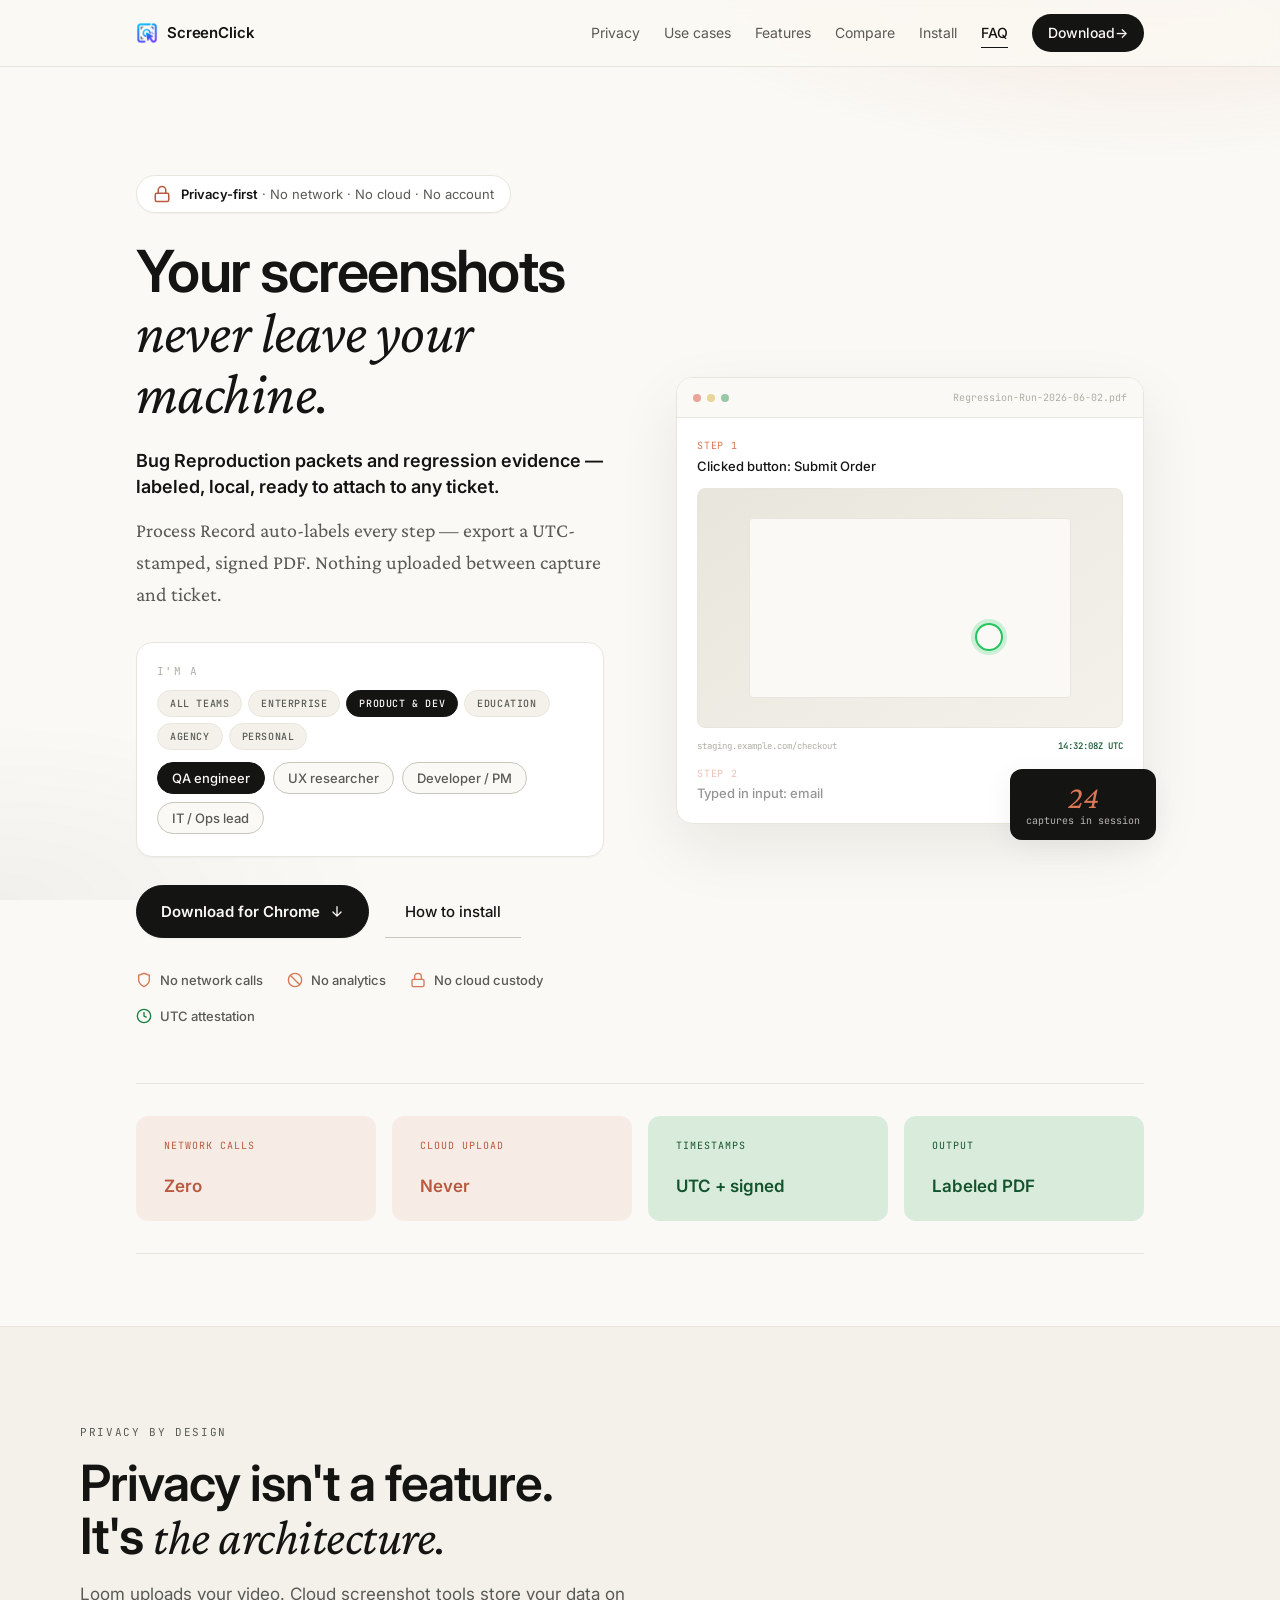
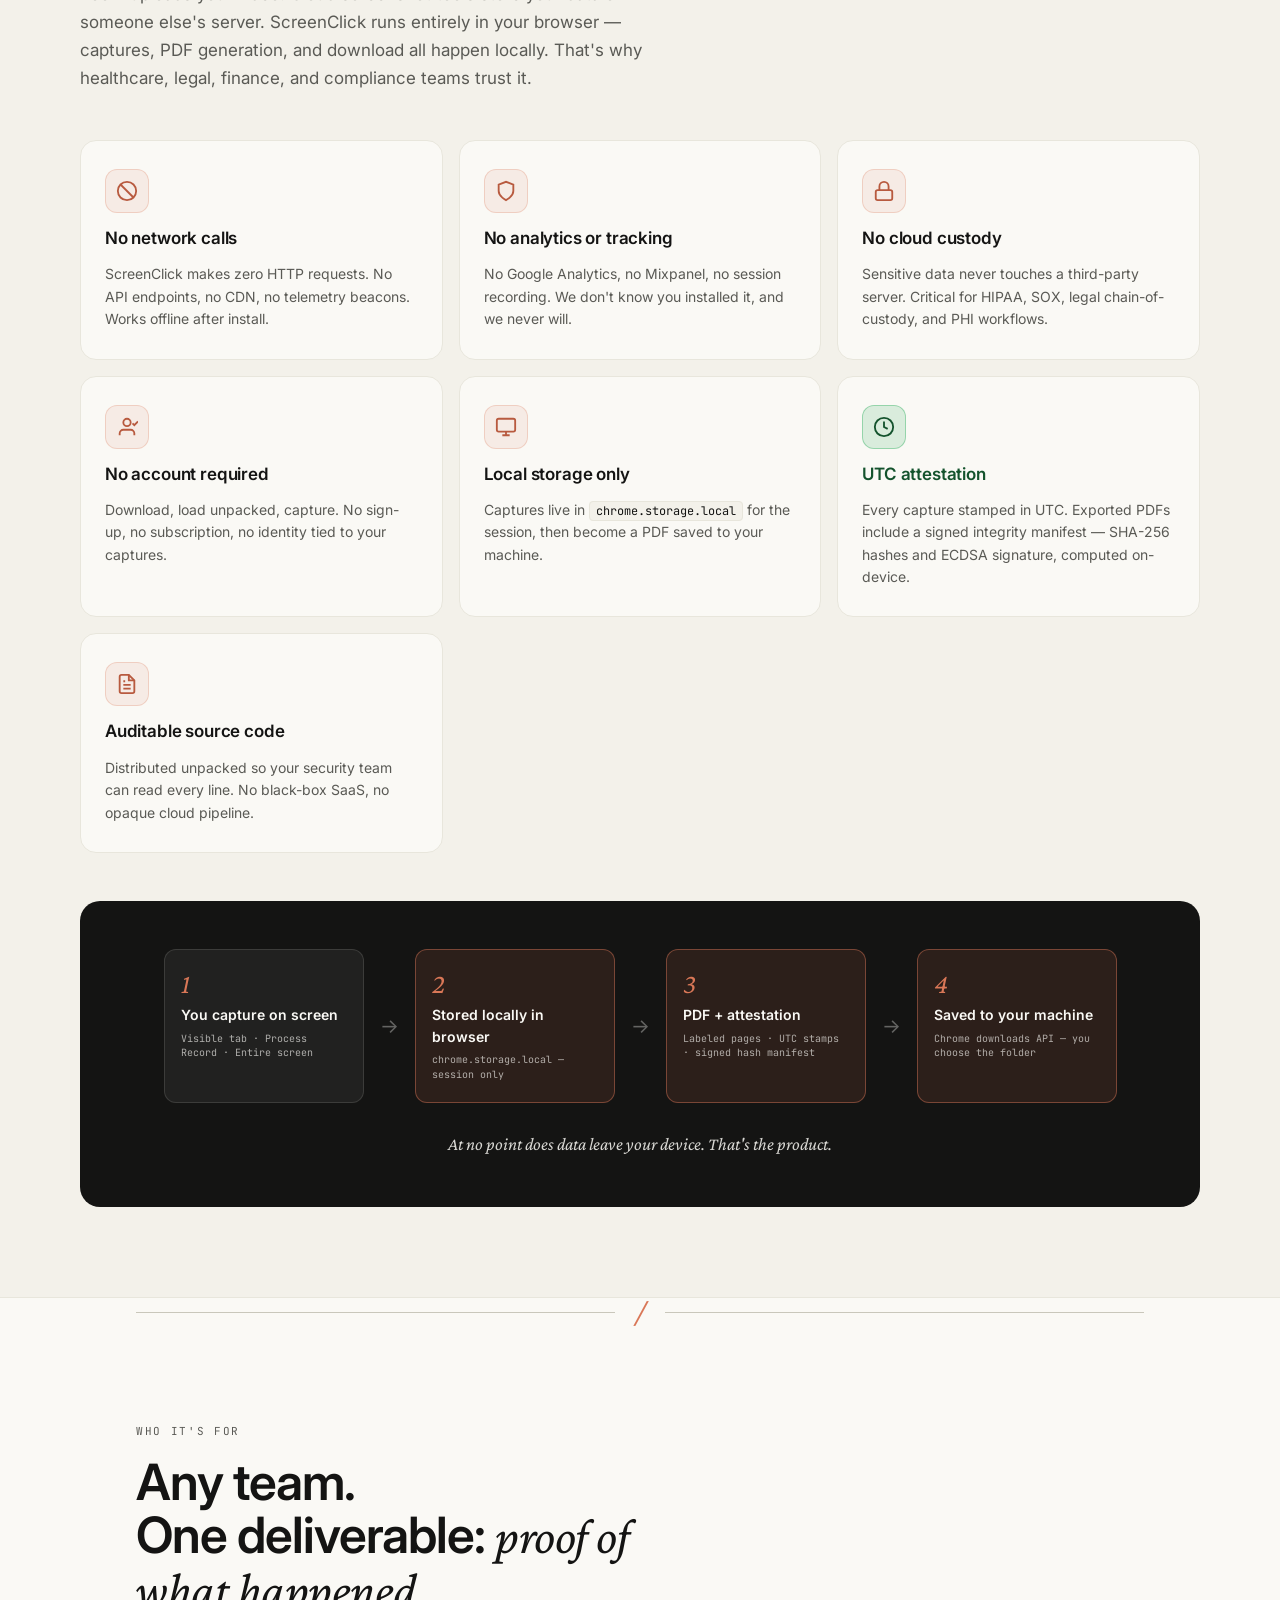
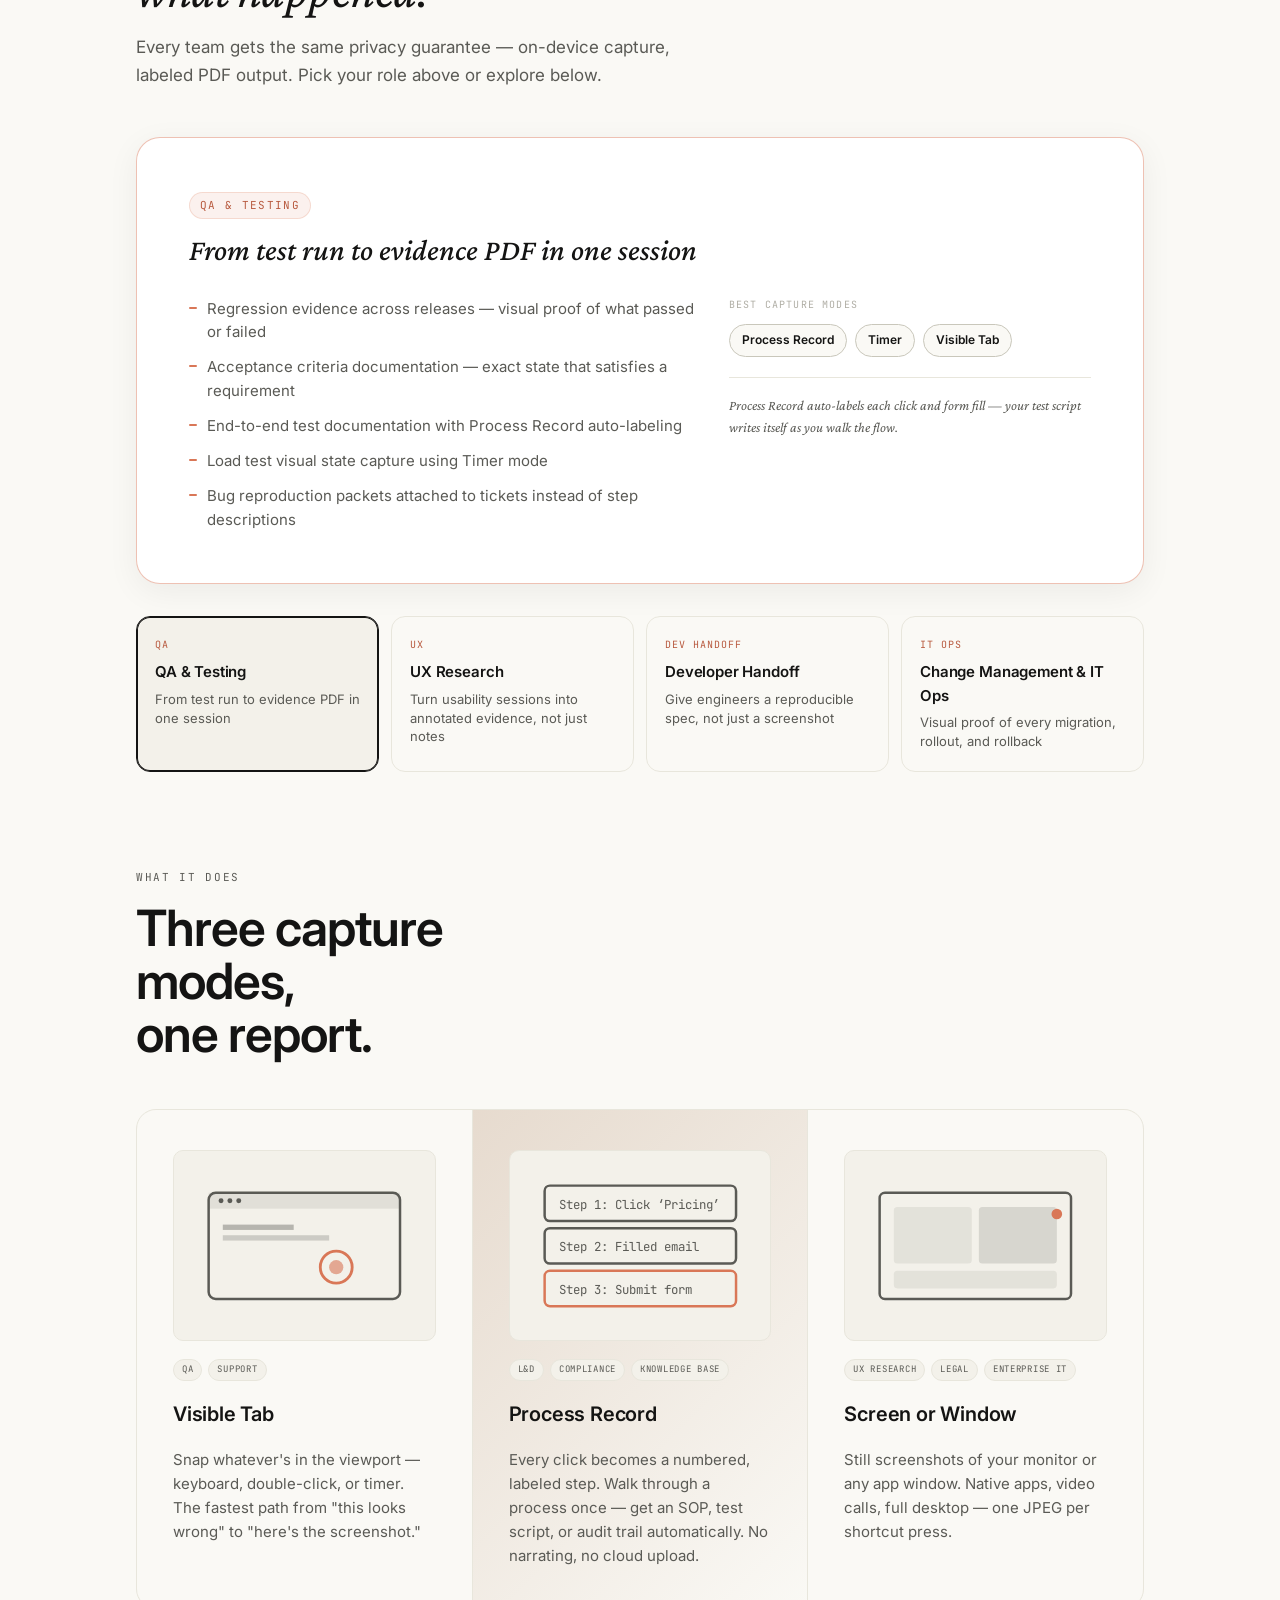
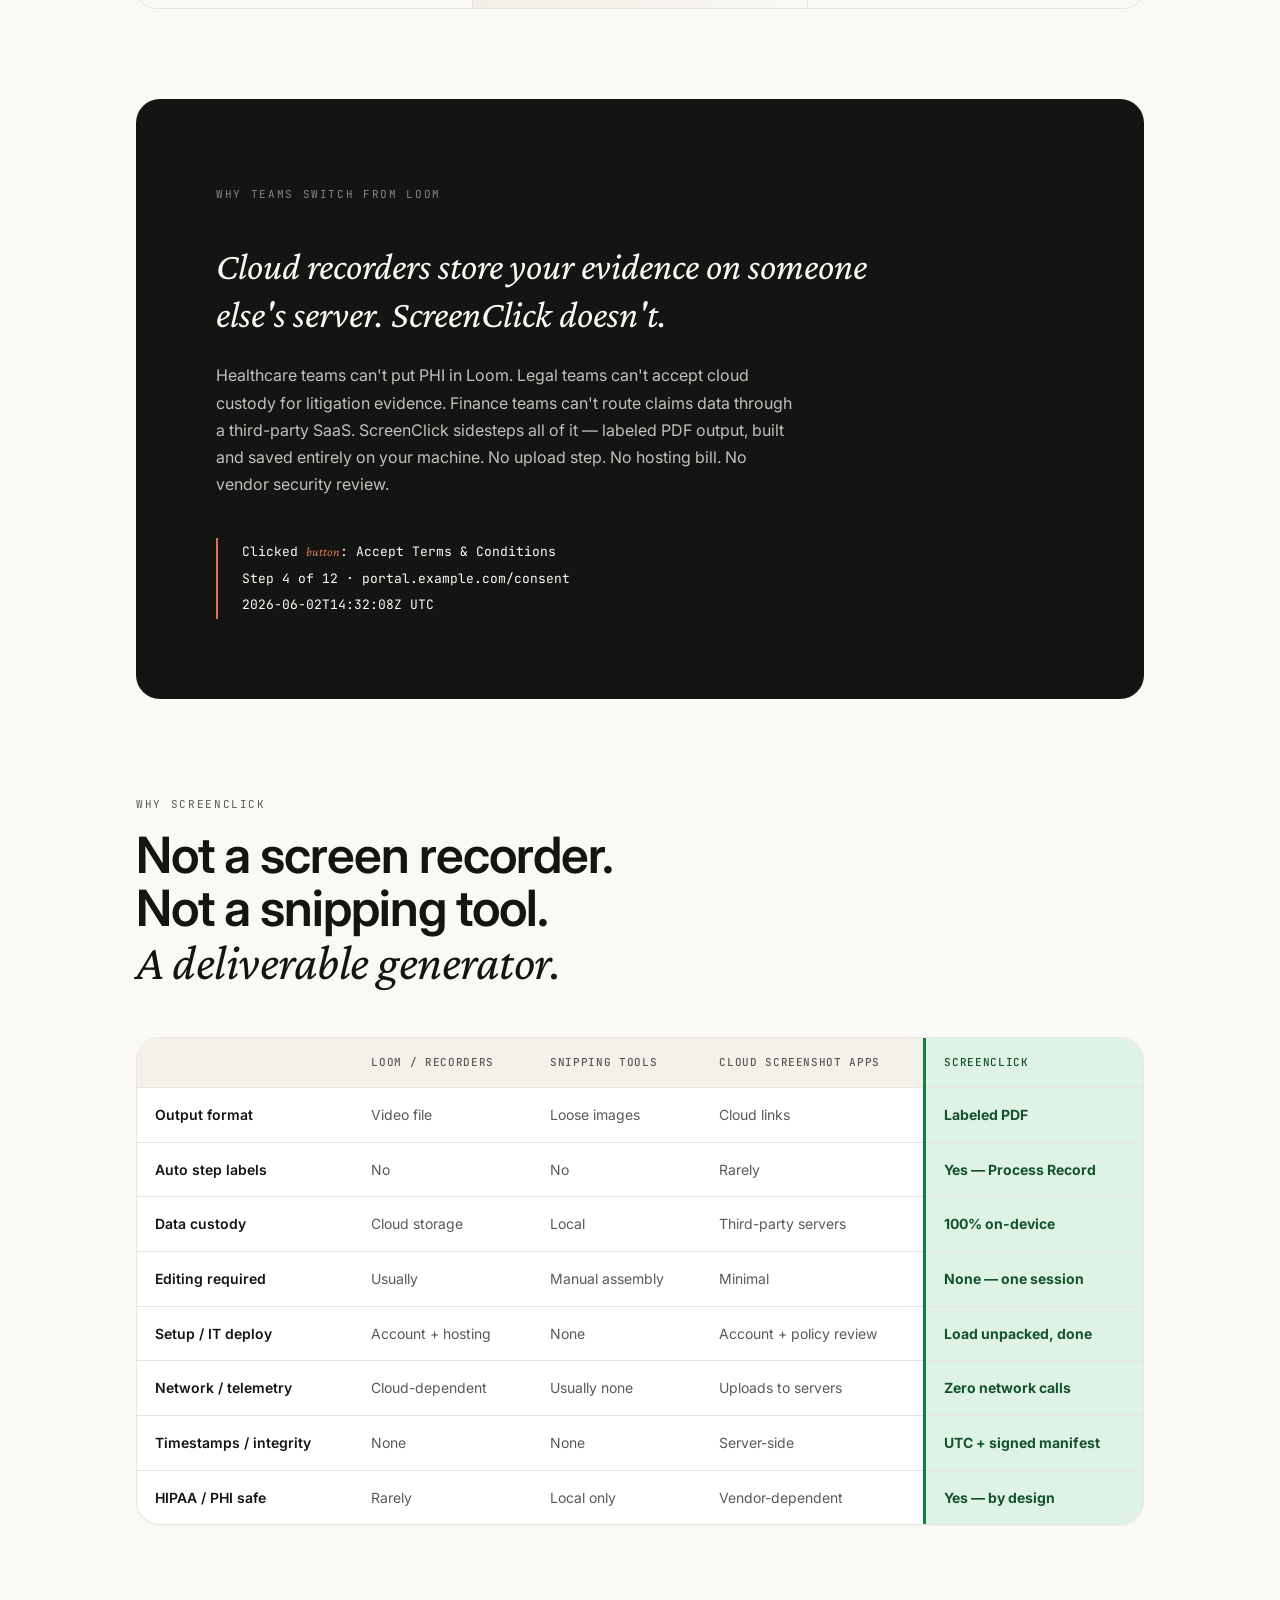
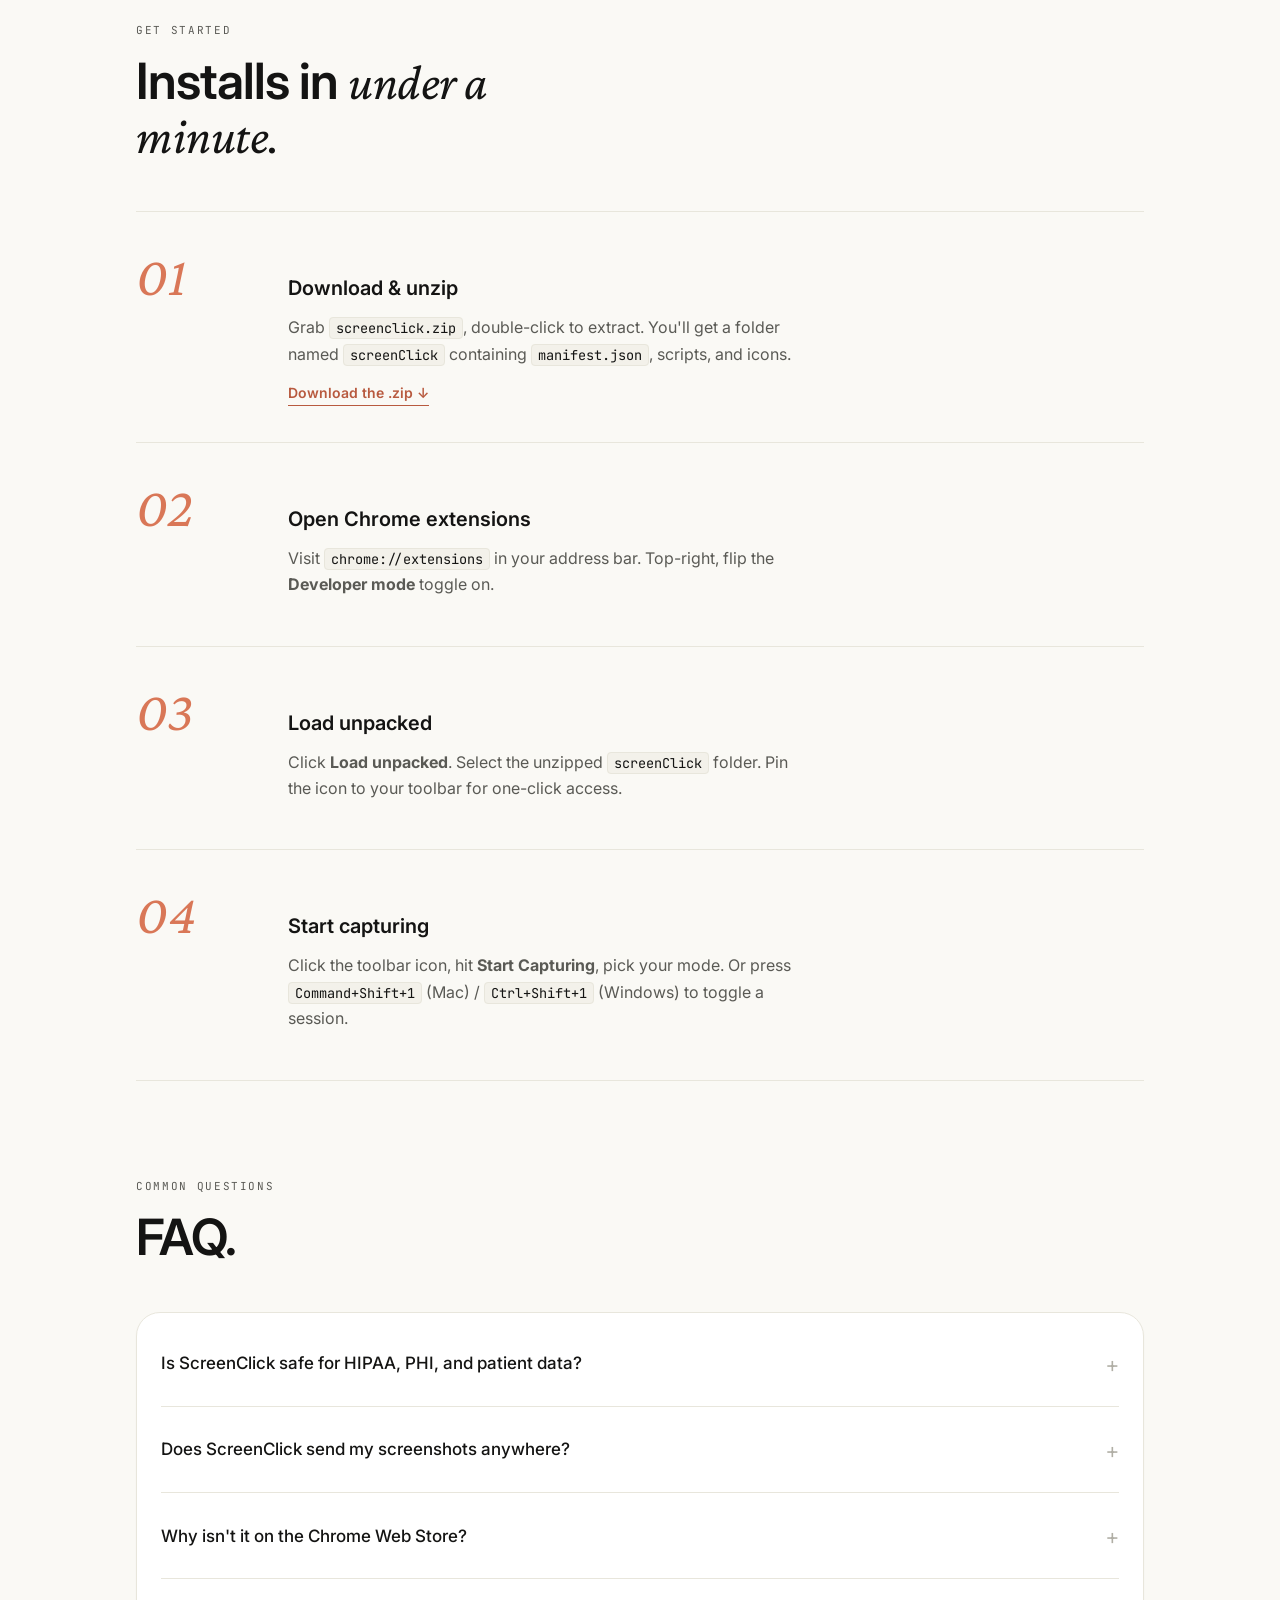
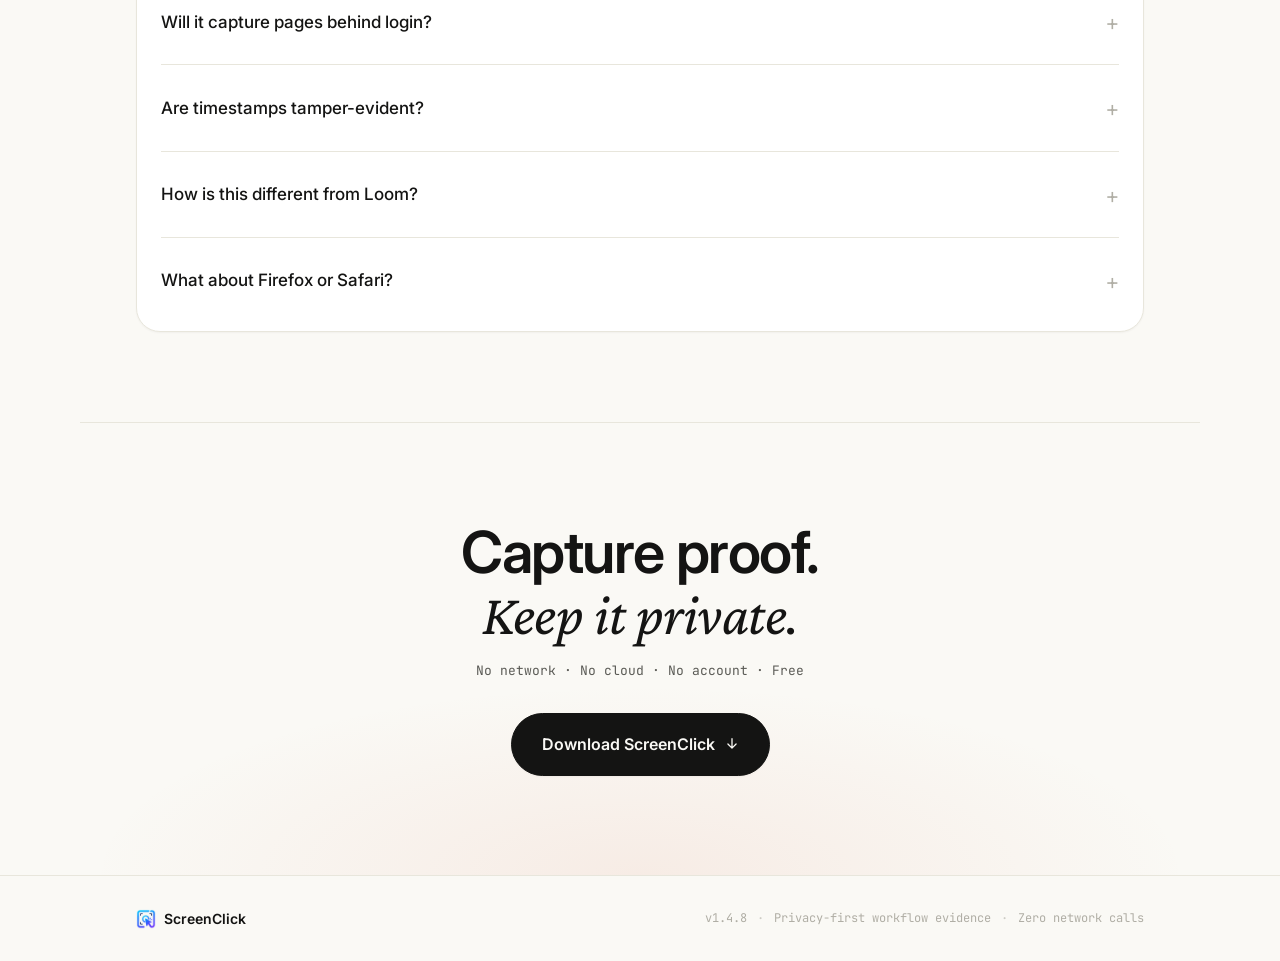
==== commit f591022a: "Ship ScreenClick v1.5.0 with side panel, Process Record mode, and UTC-signed PDF attestation. Adds s" ====
--- a/landing-page/index.html
+++ b/landing-page/index.html
@@ -12,33 +12,36 @@
   <link rel="stylesheet" href="style.css">
 </head>
 <body>
+  <a class="skip-link" href="#main">Skip to content</a>
+
   <header class="topbar">
-    <a href="#" class="topbar-brand">
-      <img src="icon-48.png" alt="" class="topbar-icon">
-      <span>ScreenClick</span>
-    </a>
-    <nav class="topbar-nav">
-      <a href="#privacy">Privacy</a>
-      <a href="#use-cases">Use cases</a>
-      <a href="#features">Features</a>
-      <a href="#compare">Compare</a>
-      <a href="#install">Install</a>
-      <a href="#faq">FAQ</a>
-      <a href="screenclick.zip" download class="topbar-cta">Download<span aria-hidden="true"> →</span></a>
-    </nav>
+    <div class="topbar-inner">
+      <a href="#main" class="topbar-brand">
+        <img src="icon-48.png" alt="" class="topbar-icon">
+        <span>ScreenClick</span>
+      </a>
+      <button type="button" class="nav-toggle" id="nav-toggle" aria-label="Open menu" aria-expanded="false" aria-controls="topbar-nav">
+        <span></span><span></span>
+      </button>
+      <nav class="topbar-nav" id="topbar-nav">
+        <a href="#privacy">Privacy</a>
+        <a href="#use-cases">Use cases</a>
+        <a href="#features">Features</a>
+        <a href="#compare">Compare</a>
+        <a href="#install">Install</a>
+        <a href="#faq">FAQ</a>
+        <a href="screenclick.zip" download class="topbar-cta">Download<span aria-hidden="true"> →</span></a>
+      </nav>
+    </div>
   </header>
 
+  <main id="main">
   <section class="hero">
     <div class="hero-grid">
       <div class="hero-copy">
         <div class="privacy-hero-badge">
           <svg width="18" height="18" viewBox="0 0 24 24" fill="none" stroke="currentColor" stroke-width="2" aria-hidden="true"><rect x="3" y="11" width="18" height="11" rx="2"/><path d="M7 11V7a5 5 0 0 1 10 0v4"/></svg>
-          <span><strong>Privacy-first by architecture</strong> — No network · No analytics · No cloud · No account</span>
-        </div>
-
-        <div class="hero-meta">
-          <span class="meta-pill meta-pill-privacy">#1 reason teams choose ScreenClick</span>
-          <span class="meta-version">v1.4.8 · 16 verticals · Manifest V3</span>
+          <span><strong>Privacy-first</strong> · No network · No cloud · No account</span>
         </div>
 
         <h1 class="hero-title">
@@ -46,19 +49,21 @@
           <span class="serif-italic">never leave your machine.</span>
         </h1>
 
-        <p class="hero-context" id="hero-context">
-          The only safe capture tool for EHR workflows, clinical training, and patient portal support — PHI never leaves the machine.
+        <p class="hero-context hero-fade" id="hero-context">
+          Bug Reproduction packets and regression evidence — labeled, local, ready to attach to any ticket.
         </p>
 
-        <p class="hero-lede" id="hero-lede">
-          EHR walkthroughs, clinical trial documentation, and telehealth issue reproduction — captured and compiled entirely on-device. No network calls. No cloud storage. HIPAA-safe by architecture.
+        <p class="hero-lede hero-fade" id="hero-lede">
+          Process Record auto-labels every step — export a UTC-stamped, signed PDF. Nothing uploaded between capture and ticket.
         </p>
 
-        <div class="role-switcher" aria-label="Choose your role">
-          <span class="role-label">I'm a</span>
-          <div class="category-tabs" id="category-tabs"></div>
-          <div class="role-pills-wrap">
-            <div class="role-pills" id="role-pills" role="tablist"></div>
+        <div class="role-panel">
+          <div class="role-switcher" aria-label="Choose your role">
+            <span class="role-label">I'm a</span>
+            <div class="category-tabs" id="category-tabs"></div>
+            <div class="role-pills-wrap">
+              <div class="role-pills" id="role-pills" role="tablist"></div>
+            </div>
           </div>
         </div>
 
@@ -84,6 +89,10 @@
           <div class="trust-item">
             <svg width="16" height="16" viewBox="0 0 24 24" fill="none" stroke="currentColor" stroke-width="2" aria-hidden="true"><rect x="3" y="11" width="18" height="11" rx="2"/><path d="M7 11V7a5 5 0 0 1 10 0v4"/></svg>
             <span>No cloud custody</span>
+          </div>
+          <div class="trust-item">
+            <svg width="16" height="16" viewBox="0 0 24 24" fill="none" stroke="currentColor" stroke-width="2" aria-hidden="true"><circle cx="12" cy="12" r="10"/><polyline points="12 6 12 12 16 14"/></svg>
+            <span>UTC attestation</span>
           </div>
         </div>
       </div>
@@ -107,7 +116,7 @@
             </div>
             <div class="pdf-meta">
               <span id="mock-url">app.example.com/checkout</span>
-              <span id="mock-time">Jun 2, 2026 · 14:32:08</span>
+              <span id="mock-time" title="2026-06-02T14:32:08.000Z UTC">14:32:08Z UTC</span>
             </div>
             <div class="pdf-step pdf-step-dim" id="mock-step-2">
               <span class="pdf-step-label">Step 2</span>
@@ -131,13 +140,13 @@
         <span class="detail-label">Cloud upload</span>
         <span class="detail-value">Never</span>
       </div>
-      <div class="detail-cell">
+      <div class="detail-cell detail-cell-advantage">
+        <span class="detail-label">Timestamps</span>
+        <span class="detail-value">UTC + signed</span>
+      </div>
+      <div class="detail-cell detail-cell-advantage">
         <span class="detail-label">Output</span>
         <span class="detail-value">Labeled PDF</span>
-      </div>
-      <div class="detail-cell">
-        <span class="detail-label">Account</span>
-        <span class="detail-value">Not required</span>
       </div>
     </div>
   </section>
@@ -145,7 +154,7 @@
   <section id="privacy" class="privacy">
     <div class="privacy-inner">
       <div class="section-header section-header-wide">
-        <span class="eyebrow">Our #1 USP</span>
+        <span class="eyebrow">Privacy by design</span>
         <h2 class="section-title">Privacy isn't a feature.<br>It's <span class="serif-italic">the architecture.</span></h2>
         <p class="section-sub">Loom uploads your video. Cloud screenshot tools store your data on someone else's server. ScreenClick runs entirely in your browser — captures, PDF generation, and download all happen locally. That's why healthcare, legal, finance, and compliance teams trust it.</p>
       </div>
@@ -185,6 +194,13 @@
           </div>
           <h3>Local storage only</h3>
           <p>Captures live in <code>chrome.storage.local</code> for the session, then become a PDF saved to your machine.</p>
+        </article>
+        <article class="privacy-card">
+          <div class="privacy-card-icon privacy-card-icon-advantage" aria-hidden="true">
+            <svg width="22" height="22" viewBox="0 0 24 24" fill="none" stroke="currentColor" stroke-width="2"><circle cx="12" cy="12" r="10"/><polyline points="12 6 12 12 16 14"/></svg>
+          </div>
+          <h3>UTC attestation</h3>
+          <p>Every capture stamped in UTC. Exported PDFs include a signed integrity manifest — SHA-256 hashes and ECDSA signature, computed on-device.</p>
         </article>
         <article class="privacy-card">
           <div class="privacy-card-icon" aria-hidden="true">
@@ -200,7 +216,7 @@
           <div class="arch-step">
             <span class="arch-num">1</span>
             <span class="arch-label">You capture on screen</span>
-            <span class="arch-detail">Visible tab · Process Record · Full page · Entire screen</span>
+            <span class="arch-detail">Visible tab · Process Record · Entire screen</span>
           </div>
           <div class="arch-arrow" aria-hidden="true">→</div>
           <div class="arch-step arch-step-local">
@@ -211,8 +227,8 @@
           <div class="arch-arrow" aria-hidden="true">→</div>
           <div class="arch-step arch-step-local">
             <span class="arch-num">3</span>
-            <span class="arch-label">PDF built on-device</span>
-            <span class="arch-detail">jsPDF in offscreen document — no server</span>
+            <span class="arch-label">PDF + attestation</span>
+            <span class="arch-detail">Labeled pages · UTC stamps · signed hash manifest</span>
           </div>
           <div class="arch-arrow" aria-hidden="true">→</div>
           <div class="arch-step arch-step-local">
@@ -235,8 +251,8 @@
   <section id="use-cases" class="use-cases">
     <div class="section-header section-header-wide">
       <span class="eyebrow">Who it's for</span>
-      <h2 class="section-title">Sixteen teams.<br>One deliverable: <span class="serif-italic">proof of what happened.</span></h2>
-      <p class="section-sub">80+ use cases across healthcare, legal, compliance, QA, L&amp;D, and more. Every vertical gets the same privacy guarantee — on-device capture, labeled PDF output. Pick your role above or explore below.</p>
+      <h2 class="section-title">Any team.<br>One deliverable: <span class="serif-italic">proof of what happened.</span></h2>
+      <p class="section-sub">Every team gets the same privacy guarantee — on-device capture, labeled PDF output. Pick your role above or explore below.</p>
     </div>
 
     <div class="vertical-spotlight" id="vertical-spotlight">
@@ -260,7 +276,7 @@
   <section id="features" class="features">
     <div class="section-header">
       <span class="eyebrow">What it does</span>
-      <h2 class="section-title">Four capture modes,<br>one report.</h2>
+      <h2 class="section-title">Three capture modes,<br>one report.</h2>
     </div>
 
     <div class="feature-grid">
@@ -302,22 +318,6 @@
       <article class="feature">
         <div class="feature-illo">
           <svg viewBox="0 0 120 80" aria-hidden="true">
-            <rect x="22" y="6" width="76" height="68" rx="3" fill="none" stroke="currentColor" stroke-width="1.4"/>
-            <rect x="22" y="6" width="76" height="22" fill="currentColor" opacity="0.18"/>
-            <rect x="22" y="30" width="76" height="22" fill="currentColor" opacity="0.10"/>
-            <rect x="22" y="54" width="76" height="20" fill="currentColor" opacity="0.05"/>
-            <path d="M14 24 L14 56" stroke="currentColor" stroke-width="0.8" stroke-dasharray="2,2"/>
-            <path d="M11 24 L17 24 M11 56 L17 56" stroke="currentColor" stroke-width="0.8"/>
-          </svg>
-        </div>
-        <div class="feature-tags"><span>Legal</span><span>Healthcare</span><span>Real Estate</span></div>
-        <h3>Full Page</h3>
-        <p>Scrolls the page in viewport-height tiles, hides sticky elements, then stitches everything into one tall image. Preserve long policy docs, audit logs, or pricing tables.</p>
-      </article>
-
-      <article class="feature">
-        <div class="feature-illo">
-          <svg viewBox="0 0 120 80" aria-hidden="true">
             <rect x="6" y="10" width="108" height="60" rx="3" fill="none" stroke="currentColor" stroke-width="1.4"/>
             <rect x="14" y="18" width="44" height="32" rx="2" fill="currentColor" opacity="0.10"/>
             <rect x="62" y="18" width="44" height="32" rx="2" fill="currentColor" opacity="0.18"/>
@@ -326,8 +326,8 @@
           </svg>
         </div>
         <div class="feature-tags"><span>UX Research</span><span>Legal</span><span>Enterprise IT</span></div>
-        <h3>Entire Screen</h3>
-        <p>Capture anything outside the browser — native apps, video calls, your whole desktop. Ideal for remote research sessions and desktop application states.</p>
+        <h3>Screen or Window</h3>
+        <p>Still screenshots of your monitor or any app window. Native apps, video calls, full desktop — one JPEG per shortcut press.</p>
       </article>
     </div>
   </section>
@@ -346,7 +346,7 @@
       <div class="editorial-quote">
         <p>Clicked <em>button</em>: Accept Terms &amp; Conditions</p>
         <p>Step 4 of 12 · portal.example.com/consent</p>
-        <p>Timestamp: 2026-06-02T14:32:08 · Local system clock</p>
+        <p>2026-06-02T14:32:08Z UTC</p>
       </div>
     </div>
   </section>
@@ -410,6 +410,13 @@
             <td>Usually none</td>
             <td>Uploads to servers</td>
             <td class="compare-highlight"><strong>Zero network calls</strong></td>
+          </tr>
+          <tr>
+            <td>Timestamps / integrity</td>
+            <td>None</td>
+            <td>None</td>
+            <td>Server-side</td>
+            <td class="compare-highlight"><strong>UTC + signed manifest</strong></td>
           </tr>
           <tr>
             <td>HIPAA / PHI safe</td>
@@ -456,7 +463,7 @@
         <span class="step-number">04</span>
         <div class="step-body">
           <h3>Start capturing</h3>
-          <p>Click the toolbar icon, hit <strong>Start Capturing</strong>, pick your mode. Or use <code>Shift-Command+1</code> to start a Visible Tab session instantly.</p>
+          <p>Click the toolbar icon, hit <strong>Start Capturing</strong>, pick your mode. Or press <code>Command+Shift+1</code> (Mac) / <code>Ctrl+Shift+1</code> (Windows) to toggle a session.</p>
         </div>
       </li>
     </ol>
@@ -469,7 +476,7 @@
     </div>
 
     <div class="faq-list">
-      <details open>
+      <details>
         <summary>Is ScreenClick safe for HIPAA, PHI, and patient data?</summary>
         <p>Yes — by architecture, not by policy. ScreenClick makes no network calls, stores captures in local browser storage only, and builds PDFs on-device. Patient data never transits to a cloud server because there is no cloud component. This makes it suitable for EHR workflows, clinical training, and telehealth support where PHI is visible on screen.</p>
       </details>
@@ -487,7 +494,7 @@
       </details>
       <details>
         <summary>Are timestamps tamper-evident?</summary>
-        <p>Timestamps come from your local system clock at capture time and are embedded in the PDF. They're not cryptographically signed — suitable for internal audit, training, and operational use. For high-stakes legal evidence, pair with a notary or trusted-timestamp provider.</p>
+        <p>Yes — on-device. Every capture is stamped in <strong>UTC (ISO 8601)</strong> at the moment it was taken. When you export, ScreenClick adds a final attestation page: SHA-256 hashes of each screenshot, a chained integrity manifest, and an ECDSA P-256 signature — all computed locally with zero network calls. That proves the PDF wasn't altered after export. Times still come from your system clock; for legally binding third-party timestamps (RFC 3161), pair with a trusted timestamp authority.</p>
       </details>
       <details>
         <summary>How is this different from Loom?</summary>
@@ -495,7 +502,7 @@
       </details>
       <details>
         <summary>What about Firefox or Safari?</summary>
-        <p>Chrome and Chromium-based browsers (Edge, Brave, Arc) only for now. Manifest V3 ports for the others are doable but not built yet.</p>
+        <p>Chrome and Chromium-based browsers (Edge, Brave, Arc) only for now.</p>
       </details>
     </div>
   </section>
@@ -505,7 +512,7 @@
       Capture proof.<br>
       <span class="serif-italic">Keep it private.</span>
     </h2>
-    <p class="closing-sub">No network · No cloud · No account · Free · ~177 KB</p>
+    <p class="closing-sub">No network · No cloud · No account · Free</p>
     <a href="screenclick.zip" download class="btn-primary btn-large">
       Download ScreenClick
       <svg width="14" height="14" viewBox="0 0 24 24" fill="none" stroke="currentColor" stroke-width="2.2" stroke-linecap="round" stroke-linejoin="round" aria-hidden="true">
@@ -514,6 +521,8 @@
     </a>
   </section>
 
+  </main>
+
   <footer class="footer">
     <div class="footer-inner">
       <div class="footer-brand">
@@ -525,7 +534,7 @@
         <span class="footer-dot">·</span>
         <span>Privacy-first workflow evidence</span>
         <span class="footer-dot">·</span>
-        <span>16 verticals · Zero network calls</span>
+        <span>Zero network calls</span>
       </div>
     </div>
   </footer>
--- a/landing-page/style.css
+++ b/landing-page/style.css
@@ -6,6 +6,7 @@
 :root {
   --bg: #faf9f5;
   --surface: #f3f1ea;
+  --surface-elevated: #ffffff;
   --surface-dark: #141413;
   --ink: #141413;
   --ink-mid: #5a5a55;
@@ -15,7 +16,11 @@
   --accent: #d97757;
   --accent-dark: #b85a3f;
   --accent-soft: rgba(217, 119, 87, 0.10);
-  --accent-glow: rgba(217, 119, 87, 0.22);
+  --accent-glow: rgba(217, 119, 87, 0.18);
+  --advantage: #15803d;
+  --advantage-dark: #14532d;
+  --advantage-soft: rgba(22, 163, 74, 0.14);
+  --advantage-border: rgba(22, 163, 74, 0.35);
 
   --serif: 'Crimson Pro', Georgia, 'Times New Roman', serif;
   --sans: 'Inter', -apple-system, BlinkMacSystemFont, 'Segoe UI', sans-serif;
@@ -23,12 +28,21 @@
 
   --max-w: 1120px;
   --gutter: clamp(20px, 5vw, 56px);
+  --section-pad: clamp(80px, 11vh, 128px);
+  --radius-sm: 10px;
+  --radius-md: 16px;
+  --radius-lg: 24px;
+  --shadow-sm: 0 1px 2px rgba(20, 20, 19, 0.04);
+  --shadow-md: 0 8px 32px rgba(20, 20, 19, 0.06);
+  --shadow-lg: 0 24px 64px rgba(20, 20, 19, 0.08);
+  --ease-out: cubic-bezier(0.22, 0.68, 0.2, 1);
 }
 
 * { box-sizing: border-box; margin: 0; padding: 0; }
 
 html {
   scroll-behavior: smooth;
+  scroll-padding-top: 72px;
   font-size: 17px;
   -webkit-font-smoothing: antialiased;
   -moz-osx-font-smoothing: grayscale;
@@ -80,6 +94,21 @@
 
 .serif-italic { letter-spacing: -0.01em; }
 
+.skip-link {
+  position: absolute;
+  top: -100px;
+  left: var(--gutter);
+  z-index: 100;
+  background: var(--ink);
+  color: var(--bg);
+  padding: 10px 16px;
+  border-radius: var(--radius-sm);
+  font-size: 14px;
+  font-weight: 500;
+  transition: top 0.2s;
+}
+.skip-link:focus { top: 12px; }
+
 /* ============================================================
    TOP BAR
    ============================================================ */
@@ -88,14 +117,36 @@
   position: sticky;
   top: 0;
   z-index: 50;
-  background: rgba(250, 249, 245, 0.88);
-  backdrop-filter: saturate(180%) blur(14px);
-  -webkit-backdrop-filter: saturate(180%) blur(14px);
+  background: rgba(250, 249, 245, 0.82);
+  backdrop-filter: saturate(180%) blur(16px);
+  -webkit-backdrop-filter: saturate(180%) blur(16px);
   border-bottom: 1px solid var(--border);
+}
+
+.topbar.is-scrolled {
+  box-shadow: var(--shadow-sm);
+  border-bottom-color: var(--border-strong);
+}
+
+.topbar-nav a.is-active {
+  color: var(--ink);
+  font-weight: 500;
+}
+
+@media (min-width: 821px) {
+  .topbar-nav a.is-active:not(.topbar-cta)::after {
+    transform: scaleX(1);
+  }
+}
+
+.topbar-inner {
+  max-width: var(--max-w);
+  margin: 0 auto;
   display: flex;
   align-items: center;
   justify-content: space-between;
   padding: 14px var(--gutter);
+  gap: 16px;
 }
 
 .topbar-brand {
@@ -123,16 +174,92 @@
 .topbar-cta {
   background: var(--ink);
   color: var(--bg) !important;
-  padding: 8px 14px;
+  padding: 8px 16px;
   border-radius: 999px;
   font-weight: 500;
-  transition: background 0.15s;
-}
-.topbar-cta:hover { background: var(--accent-dark); }
+  transition: background 0.15s, transform 0.15s;
+  display: inline-flex;
+  align-items: center;
+}
+.topbar-cta:hover { background: var(--accent-dark); transform: translateY(-1px); }
+
+.nav-toggle {
+  display: none;
+  appearance: none;
+  border: 1px solid var(--border-strong);
+  background: var(--bg);
+  border-radius: var(--radius-sm);
+  width: 40px;
+  height: 40px;
+  padding: 0;
+  cursor: pointer;
+  flex-direction: column;
+  align-items: center;
+  justify-content: center;
+  gap: 5px;
+}
+.nav-toggle span {
+  display: block;
+  width: 18px;
+  height: 2px;
+  background: var(--ink);
+  border-radius: 1px;
+  transition: transform 0.2s, opacity 0.2s;
+}
+.nav-toggle[aria-expanded="true"] span:first-child { transform: translateY(3.5px) rotate(45deg); }
+.nav-toggle[aria-expanded="true"] span:last-child { transform: translateY(-3.5px) rotate(-45deg); }
 
 @media (max-width: 820px) {
-  .topbar-nav { gap: 12px; }
-  .topbar-nav a:not(.topbar-cta) { display: none; }
+  .nav-toggle { display: flex; }
+  .topbar-nav {
+    position: fixed;
+    inset: 57px 16px auto;
+    flex-direction: column;
+    align-items: stretch;
+    gap: 0;
+    background: var(--surface-elevated);
+    border: 1px solid var(--border);
+    border-radius: var(--radius-md);
+    padding: 8px;
+    box-shadow: var(--shadow-lg);
+    opacity: 0;
+    visibility: hidden;
+    transform: translateY(-8px);
+    transition: opacity 0.2s, transform 0.2s, visibility 0.2s;
+  }
+  .topbar-nav.is-open {
+    opacity: 1;
+    visibility: visible;
+    transform: translateY(0);
+  }
+  .topbar-nav a {
+    padding: 12px 14px;
+    border-radius: var(--radius-sm);
+  }
+  .topbar-nav a:hover { background: var(--surface); }
+  .topbar-cta {
+    margin-top: 4px;
+    text-align: center;
+    justify-content: center;
+  }
+}
+
+@media (min-width: 821px) {
+  .topbar-nav a:not(.topbar-cta) {
+    position: relative;
+  }
+  .topbar-nav a:not(.topbar-cta)::after {
+    content: "";
+    position: absolute;
+    left: 0;
+    right: 0;
+    bottom: -4px;
+    height: 1px;
+    background: var(--ink);
+    transform: scaleX(0);
+    transition: transform 0.2s var(--ease-out);
+  }
+  .topbar-nav a:not(.topbar-cta):hover::after { transform: scaleX(1); }
 }
 
 /* ============================================================
@@ -142,7 +269,7 @@
 .hero {
   max-width: var(--max-w);
   margin: 0 auto;
-  padding: clamp(64px, 10vh, 100px) var(--gutter) clamp(48px, 8vh, 72px);
+  padding: clamp(72px, 12vh, 112px) var(--gutter) clamp(56px, 8vh, 80px);
 }
 
 .hero-grid {
@@ -159,72 +286,22 @@
 }
 
 .hero-meta {
-  display: flex;
-  align-items: center;
-  gap: 12px;
-  margin-bottom: 20px;
-  font-size: 12px;
-  color: var(--ink-mid);
-  flex-wrap: wrap;
-}
-
-.meta-pill {
-  background: var(--accent-soft);
-  border: 1px solid rgba(217, 119, 87, 0.25);
-  border-radius: 999px;
-  padding: 4px 12px;
-  letter-spacing: 0.02em;
-  font-weight: 600;
-  color: var(--accent-dark);
-  font-size: 11px;
-  text-transform: uppercase;
-}
-
-.meta-pill-privacy {
-  background: var(--ink);
-  color: var(--bg);
-  border-color: var(--ink);
-  font-weight: 600;
-}
-
-.meta-version {
-  font-family: var(--mono);
-  font-size: 11px;
-  color: var(--ink-soft);
-}
-
-.hero-kicker {
-  font-family: var(--mono);
-  font-size: 12px;
-  color: var(--accent-dark);
-  text-transform: uppercase;
-  letter-spacing: 0.08em;
-  margin-bottom: 16px;
-  font-weight: 500;
-}
-
-.hero-kicker {
-  font-family: var(--mono);
-  font-size: 12px;
-  color: var(--accent-dark);
-  text-transform: uppercase;
-  letter-spacing: 0.08em;
-  margin-bottom: 16px;
-  font-weight: 500;
+  display: none;
 }
 
 .privacy-hero-badge {
   display: inline-flex;
   align-items: center;
   gap: 10px;
-  background: linear-gradient(135deg, var(--accent-soft) 0%, rgba(20, 20, 19, 0.04) 100%);
-  border: 1px solid rgba(217, 119, 87, 0.35);
+  background: var(--surface-elevated);
+  border: 1px solid var(--border);
   border-radius: 999px;
-  padding: 10px 18px;
+  padding: 8px 16px;
   font-size: 13px;
-  color: var(--ink);
-  margin-bottom: 24px;
+  color: var(--ink-mid);
+  margin-bottom: 28px;
   max-width: 100%;
+  box-shadow: var(--shadow-sm);
 }
 
 .privacy-hero-badge svg {
@@ -234,43 +311,53 @@
 
 .privacy-hero-badge strong {
   font-weight: 600;
+  color: var(--ink);
+}
+
+.hero-fade {
+  transition: opacity 0.25s var(--ease-out);
 }
 
 .hero-context {
   font-family: var(--sans);
-  font-size: 17px;
-  font-weight: 600;
-  color: var(--accent-dark);
-  max-width: 48ch;
-  margin-bottom: 12px;
+  font-size: clamp(16px, 1.5vw, 18px);
+  font-weight: 600;
+  color: var(--ink);
+  max-width: 42ch;
+  margin-bottom: 14px;
   line-height: 1.45;
 }
 
 .hero-title {
   font-family: var(--sans);
-  font-size: clamp(32px, 5.2vw, 54px);
-  line-height: 1.06;
-  letter-spacing: -0.025em;
-  font-weight: 600;
-  margin-bottom: 20px;
-  max-width: 18ch;
-  transition: opacity 0.35s ease;
+  font-size: clamp(36px, 5.5vw, 58px);
+  line-height: 1.04;
+  letter-spacing: -0.03em;
+  font-weight: 600;
+  margin-bottom: 24px;
+  max-width: 14ch;
 }
 
 .hero-lede {
   font-family: var(--serif);
   font-size: clamp(17px, 1.7vw, 20px);
-  line-height: 1.55;
-  color: var(--ink-mid);
-  max-width: 48ch;
+  line-height: 1.6;
+  color: var(--ink-mid);
+  max-width: 44ch;
+  margin-bottom: 32px;
+}
+
+.role-panel {
+  background: var(--surface-elevated);
+  border: 1px solid var(--border);
+  border-radius: var(--radius-md);
+  padding: 20px 20px 16px;
   margin-bottom: 28px;
-  transition: opacity 0.35s ease;
-}
-
-/* Role switcher */
+  box-shadow: var(--shadow-sm);
+}
 
 .role-switcher {
-  margin-bottom: 28px;
+  margin-bottom: 0;
 }
 
 .category-tabs {
@@ -310,8 +397,8 @@
 .role-pills-wrap {
   overflow-x: auto;
   -webkit-overflow-scrolling: touch;
-  margin: 0 calc(-1 * var(--gutter));
-  padding: 0 var(--gutter) 4px;
+  margin: 0 -4px;
+  padding: 0 4px 4px;
   scrollbar-width: thin;
 }
 
@@ -370,6 +457,13 @@
   background: var(--ink);
   border-color: var(--ink);
   color: var(--bg);
+  box-shadow: none;
+}
+
+.vertical-card.active {
+  border-color: var(--ink);
+  background: var(--surface);
+  box-shadow: inset 0 0 0 1px var(--ink);
 }
 
 .role-pill:focus-visible {
@@ -391,16 +485,19 @@
   gap: 10px;
   background: var(--ink);
   color: var(--bg);
-  padding: 14px 22px;
+  padding: 14px 24px;
   border-radius: 999px;
   font-weight: 600;
   font-size: 15px;
   border: 1px solid var(--ink);
-  transition: background 0.18s ease, transform 0.18s ease, border-color 0.18s ease;
+  box-shadow: var(--shadow-sm);
+  transition: background 0.2s var(--ease-out), transform 0.2s var(--ease-out), border-color 0.2s, box-shadow 0.2s;
 }
 .btn-primary:hover {
   background: var(--accent-dark);
   border-color: var(--accent-dark);
+  transform: translateY(-2px);
+  box-shadow: var(--shadow-md);
 }
 .btn-primary svg { transition: transform 0.2s ease; }
 .btn-primary:hover svg { transform: translateY(2px); }
@@ -441,6 +538,10 @@
   flex-shrink: 0;
 }
 
+.trust-item:last-child svg {
+  color: var(--advantage);
+}
+
 /* PDF mock visual */
 
 .hero-visual {
@@ -448,11 +549,17 @@
 }
 
 .pdf-mock {
-  background: var(--surface);
-  border: 1px solid var(--border-strong);
-  border-radius: 16px;
+  background: var(--surface-elevated);
+  border: 1px solid var(--border);
+  border-radius: var(--radius-md);
   overflow: hidden;
-  box-shadow: 0 24px 64px rgba(20, 20, 19, 0.08);
+  box-shadow: var(--shadow-lg);
+  animation: float-mock 6s ease-in-out infinite;
+}
+
+@keyframes float-mock {
+  0%, 100% { transform: translateY(0); }
+  50% { transform: translateY(-6px); }
 }
 
 .pdf-mock-header {
@@ -541,11 +648,25 @@
 .pdf-meta {
   display: flex;
   justify-content: space-between;
-  font-family: var(--mono);
-  font-size: 10px;
+  align-items: flex-start;
+  font-family: var(--mono);
+  font-size: 9px;
   color: var(--ink-soft);
-  gap: 12px;
+  gap: 8px;
   flex-wrap: wrap;
+}
+
+#mock-time {
+  white-space: nowrap;
+  color: var(--advantage-dark);
+  font-weight: 500;
+}
+
+@media (max-width: 380px) {
+  .pdf-meta {
+    flex-direction: column;
+    gap: 4px;
+  }
 }
 
 .hero-badge {
@@ -560,6 +681,7 @@
   flex-direction: column;
   align-items: center;
   min-width: 80px;
+  box-shadow: var(--shadow-md);
 }
 
 .hero-badge-num {
@@ -580,16 +702,16 @@
 .hero-detail {
   display: grid;
   grid-template-columns: repeat(4, 1fr);
-  gap: 0;
+  gap: 16px;
   border-top: 1px solid var(--border);
   border-bottom: 1px solid var(--border);
-  padding: 24px 0;
+  padding: 32px 0;
 }
 
 .detail-cell {
   display: flex;
   flex-direction: column;
-  gap: 6px;
+  gap: 10px;
   padding: 0 20px;
   border-left: 1px solid var(--border);
 }
@@ -601,34 +723,75 @@
   color: var(--ink-soft);
   text-transform: uppercase;
   letter-spacing: 0.1em;
+  display: block;
 }
 
 .detail-value {
   font-size: 15px;
   font-weight: 600;
   color: var(--ink);
+  display: block;
+  margin: 4px 0 0;
+  line-height: 1.35;
 }
 
 .detail-cell-highlight {
   background: var(--accent-soft);
-  margin: -24px 0;
-  padding-top: 24px;
-  padding-bottom: 24px;
+  border-left: none;
+  border-radius: 12px;
+  margin: 0;
+  padding: 22px 28px;
+  gap: 12px;
+}
+
+.detail-cell-highlight:first-child {
+  padding-left: 28px;
+}
+
+.detail-cell-highlight + .detail-cell-highlight {
+  margin-left: 0;
 }
 
 .detail-cell-highlight .detail-label {
   color: var(--accent-dark);
+  margin-bottom: 2px;
 }
 
 .detail-cell-highlight .detail-value {
   color: var(--accent-dark);
   font-size: 17px;
+  margin: 8px 0 0;
+  line-height: 1.4;
+}
+
+.detail-cell-advantage {
+  background: var(--advantage-soft);
+  border-left: none;
+  border-radius: 12px;
+  margin: 0;
+  padding: 22px 28px;
+  gap: 12px;
+}
+
+.detail-cell-advantage .detail-label {
+  color: var(--advantage-dark);
+  margin-bottom: 2px;
+}
+
+.detail-cell-advantage .detail-value {
+  color: var(--advantage-dark);
+  font-size: 17px;
+  margin: 8px 0 0;
+  line-height: 1.4;
 }
 
 @media (max-width: 720px) {
-  .hero-detail { grid-template-columns: repeat(2, 1fr); gap: 20px 0; }
+  .hero-detail { grid-template-columns: repeat(2, 1fr); gap: 16px; padding: 28px 0; }
   .detail-cell:nth-child(3) { border-left: none; padding-left: 0; }
   .detail-cell { padding: 0 16px; }
+  .detail-cell-highlight,
+  .detail-cell-advantage { padding: 20px 22px; }
+  .detail-cell-highlight:first-child { padding-left: 22px; }
 }
 
 /* ============================================================
@@ -698,16 +861,18 @@
 }
 
 .vertical-spotlight {
-  background: var(--surface);
+  background: var(--surface-elevated);
   border: 1px solid var(--border);
-  border-radius: 20px;
-  padding: clamp(32px, 5vw, 48px);
+  border-radius: var(--radius-lg);
+  padding: clamp(36px, 5vw, 52px);
   margin-bottom: 32px;
-  transition: box-shadow 0.4s ease;
+  box-shadow: var(--shadow-sm);
+  transition: border-color 0.35s var(--ease-out), box-shadow 0.35s var(--ease-out);
 }
 
 .vertical-spotlight.spotlight-flash {
-  box-shadow: 0 0 0 2px var(--accent), 0 12px 40px var(--accent-glow);
+  border-color: rgba(217, 119, 87, 0.45);
+  box-shadow: var(--shadow-md);
 }
 
 .spotlight-header { margin-bottom: 28px; }
@@ -838,11 +1003,6 @@
   transform: translateY(-2px);
 }
 
-.vertical-card.active {
-  border-color: var(--accent);
-  background: var(--accent-soft);
-}
-
 .vertical-card:focus-visible {
   outline: 2px solid var(--accent);
   outline-offset: 2px;
@@ -907,7 +1067,7 @@
 
 .privacy-grid {
   display: grid;
-  grid-template-columns: repeat(3, 1fr);
+  grid-template-columns: repeat(auto-fill, minmax(min(100%, 300px), 1fr));
   gap: 16px;
   margin-bottom: 48px;
 }
@@ -946,6 +1106,16 @@
   align-items: center;
   justify-content: center;
   color: var(--accent-dark);
+}
+
+.privacy-card-icon-advantage {
+  background: var(--advantage-soft);
+  border-color: var(--advantage-border);
+  color: var(--advantage-dark);
+}
+
+.privacy-card:has(.privacy-card-icon-advantage) h3 {
+  color: var(--advantage-dark);
 }
 
 .privacy-card h3 {
@@ -1046,7 +1216,7 @@
 
 .feature-grid {
   display: grid;
-  grid-template-columns: repeat(2, 1fr);
+  grid-template-columns: repeat(3, minmax(0, 1fr));
   gap: 1px;
   background: var(--border);
   border: 1px solid var(--border);
@@ -1054,16 +1224,17 @@
   overflow: hidden;
 }
 
-@media (max-width: 720px) {
+@media (max-width: 900px) {
   .feature-grid { grid-template-columns: 1fr; }
 }
 
 .feature {
   background: var(--bg);
-  padding: 36px 32px;
+  padding: clamp(32px, 4vw, 40px) clamp(28px, 3vw, 36px);
   display: flex;
   flex-direction: column;
-  gap: 16px;
+  gap: 18px;
+  min-height: 100%;
   transition: background 0.25s;
 }
 
@@ -1098,11 +1269,15 @@
 .feature-illo {
   background: var(--surface);
   border: 1px solid var(--border);
-  border-radius: 8px;
-  padding: 20px;
-  color: var(--ink-mid);
-}
-.feature-illo svg { width: 100%; height: auto; display: block; }
+  border-radius: 10px;
+  padding: clamp(18px, 2.5vw, 24px);
+  color: var(--ink-mid);
+  aspect-ratio: 3 / 2;
+  display: flex;
+  align-items: center;
+  justify-content: center;
+}
+.feature-illo svg { width: 100%; max-height: 100%; height: auto; display: block; }
 
 .feature h3 {
   font-size: 20px;
@@ -1182,8 +1357,17 @@
 .compare-table-wrap {
   overflow-x: auto;
   border: 1px solid var(--border);
-  border-radius: 20px;
-  background: var(--bg);
+  border-radius: var(--radius-lg);
+  background: var(--surface-elevated);
+  box-shadow: var(--shadow-sm);
+  -webkit-overflow-scrolling: touch;
+}
+
+@media (max-width: 720px) {
+  .compare-table-wrap {
+    mask-image: linear-gradient(to right, #000 92%, transparent);
+    -webkit-mask-image: linear-gradient(to right, #000 92%, transparent);
+  }
 }
 
 .compare-table {
@@ -1223,13 +1407,21 @@
   color: var(--ink-mid);
 }
 
+.compare-table thead th.compare-highlight {
+  background: var(--advantage);
+  color: #fff;
+}
+
 .compare-highlight {
-  background: var(--accent-soft) !important;
-  color: var(--ink) !important;
+  background: var(--advantage-soft) !important;
+  color: var(--advantage-dark) !important;
+  border-left: 3px solid var(--advantage);
+  font-weight: 500;
 }
 
 .compare-table .compare-highlight strong {
-  color: var(--accent-dark);
+  color: var(--advantage-dark);
+  font-weight: 700;
 }
 
 /* ============================================================
@@ -1300,12 +1492,19 @@
   padding: 0 var(--gutter) clamp(72px, 10vh, 120px);
 }
 
-.faq-list { border-top: 1px solid var(--border); }
+.faq-list {
+  border: 1px solid var(--border);
+  border-radius: var(--radius-lg);
+  padding: 8px 24px;
+  box-shadow: var(--shadow-sm);
+  background: var(--surface-elevated);
+}
 
 .faq-list details {
   border-bottom: 1px solid var(--border);
-  padding: 22px 0;
-}
+  padding: 20px 0;
+}
+.faq-list details:last-child { border-bottom: none; }
 
 .faq-list summary {
   cursor: pointer;
@@ -1316,7 +1515,10 @@
   justify-content: space-between;
   align-items: center;
   gap: 24px;
-}
+  padding: 4px 0;
+  transition: color 0.15s;
+}
+.faq-list summary:hover { color: var(--accent-dark); }
 
 .faq-list summary::-webkit-details-marker { display: none; }
 
@@ -1341,6 +1543,11 @@
   max-width: 62ch;
 }
 
+.faq-list details p strong {
+  color: var(--ink);
+  font-weight: 600;
+}
+
 /* ============================================================
    CLOSING & FOOTER
    ============================================================ */
@@ -1348,8 +1555,12 @@
 .closing {
   max-width: var(--max-w);
   margin: 0 auto;
-  padding: clamp(80px, 12vh, 140px) var(--gutter);
+  padding: var(--section-pad) var(--gutter);
   text-align: center;
+  background:
+    radial-gradient(ellipse 70% 60% at 50% 100%, var(--accent-soft), transparent 70%),
+    var(--bg);
+  border-top: 1px solid var(--border);
 }
 
 .closing-title {
@@ -1413,12 +1624,11 @@
   to   { opacity: 1; transform: translateY(0); }
 }
 
-.hero-meta,
 .privacy-hero-badge,
+.hero-title,
 .hero-context,
-.hero-title,
 .hero-lede,
-.role-switcher,
+.role-panel,
 .hero-cta-row,
 .trust-strip,
 .hero-visual,
@@ -1426,12 +1636,11 @@
   animation: fade-up 0.7s cubic-bezier(0.2, 0.7, 0.2, 1) backwards;
 }
 
-.hero-meta           { animation-delay: 0.04s; }
 .privacy-hero-badge  { animation-delay: 0.06s; }
-.hero-context        { animation-delay: 0.10s; }
-.hero-title          { animation-delay: 0.14s; }
-.hero-lede           { animation-delay: 0.22s; }
-.role-switcher       { animation-delay: 0.30s; }
+.hero-title          { animation-delay: 0.12s; }
+.hero-context        { animation-delay: 0.20s; }
+.hero-lede           { animation-delay: 0.28s; }
+.role-panel       { animation-delay: 0.30s; }
 .hero-cta-row        { animation-delay: 0.38s; }
 .trust-strip         { animation-delay: 0.44s; }
 .hero-visual         { animation-delay: 0.20s; }
@@ -1443,4 +1652,5 @@
     transition-duration: 0.01ms !important;
   }
   html { scroll-behavior: auto; }
-}
+  .pdf-mock { animation: none; }
+}
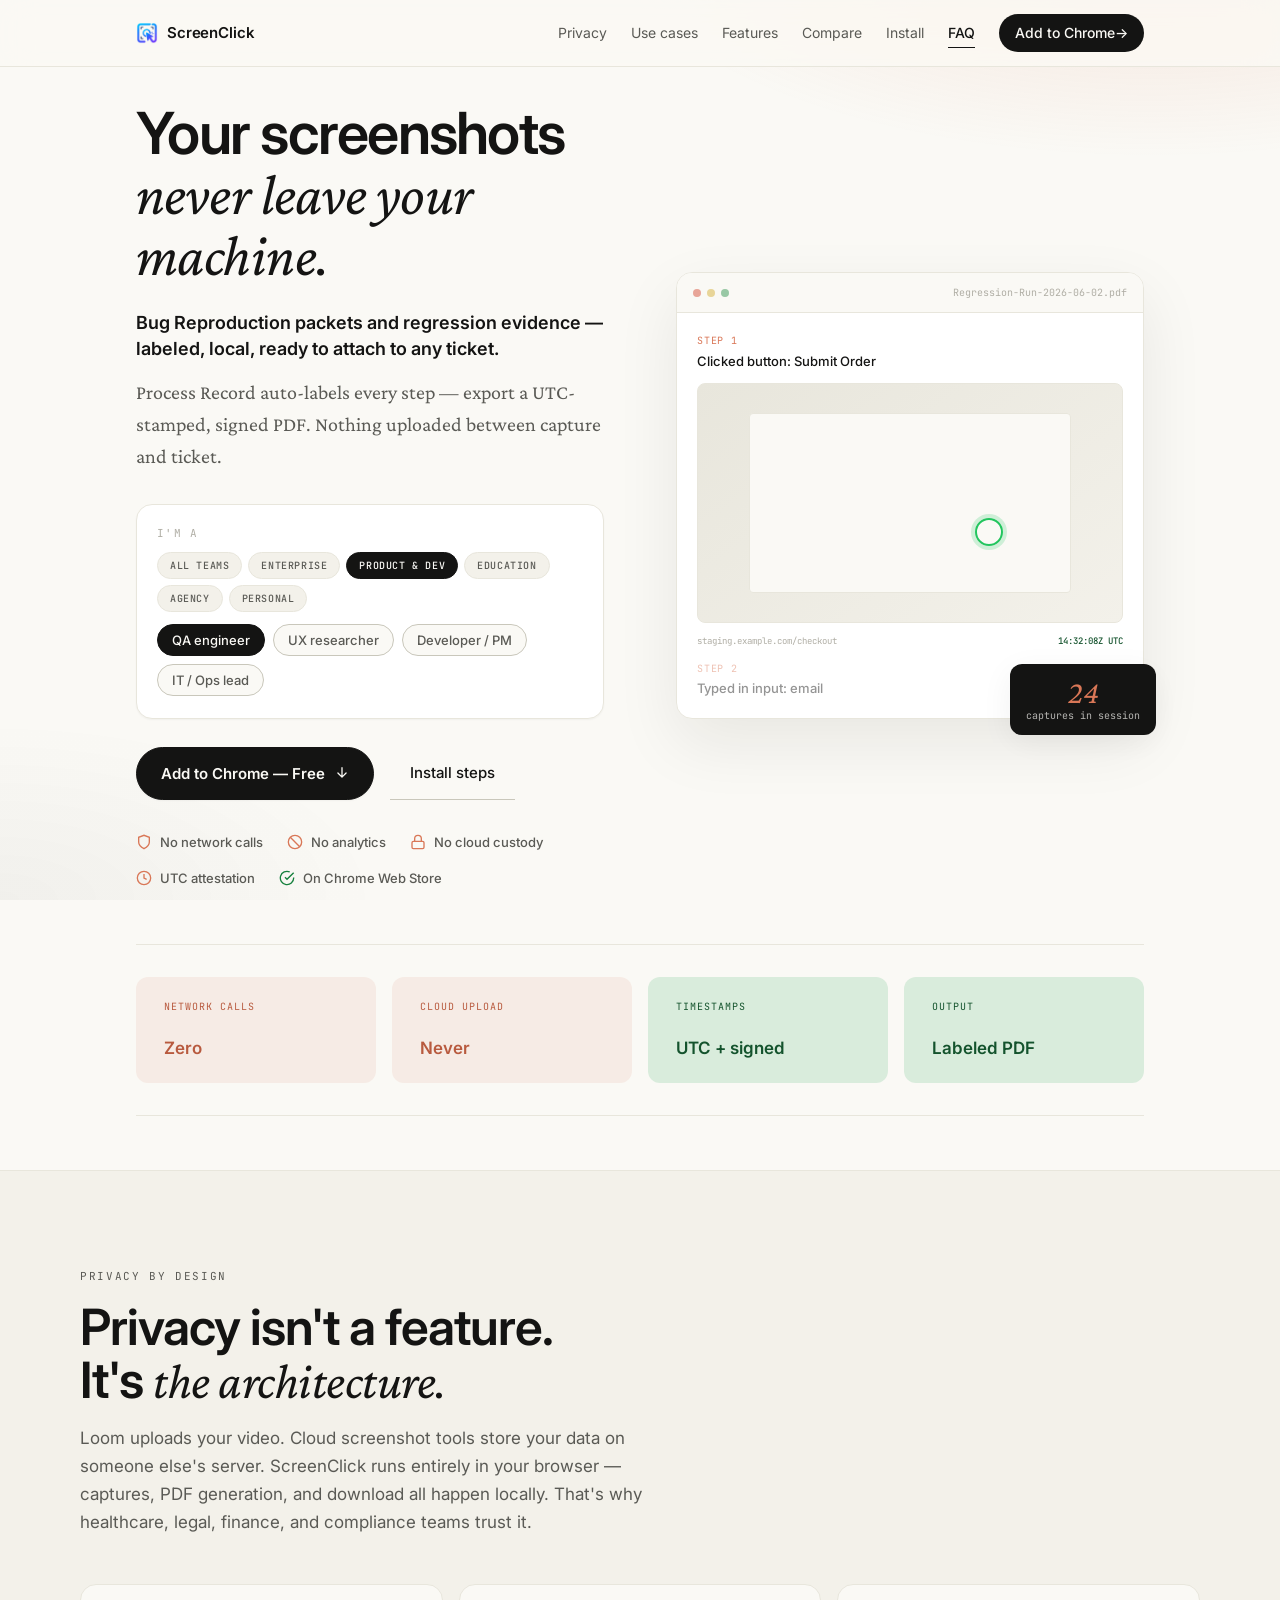
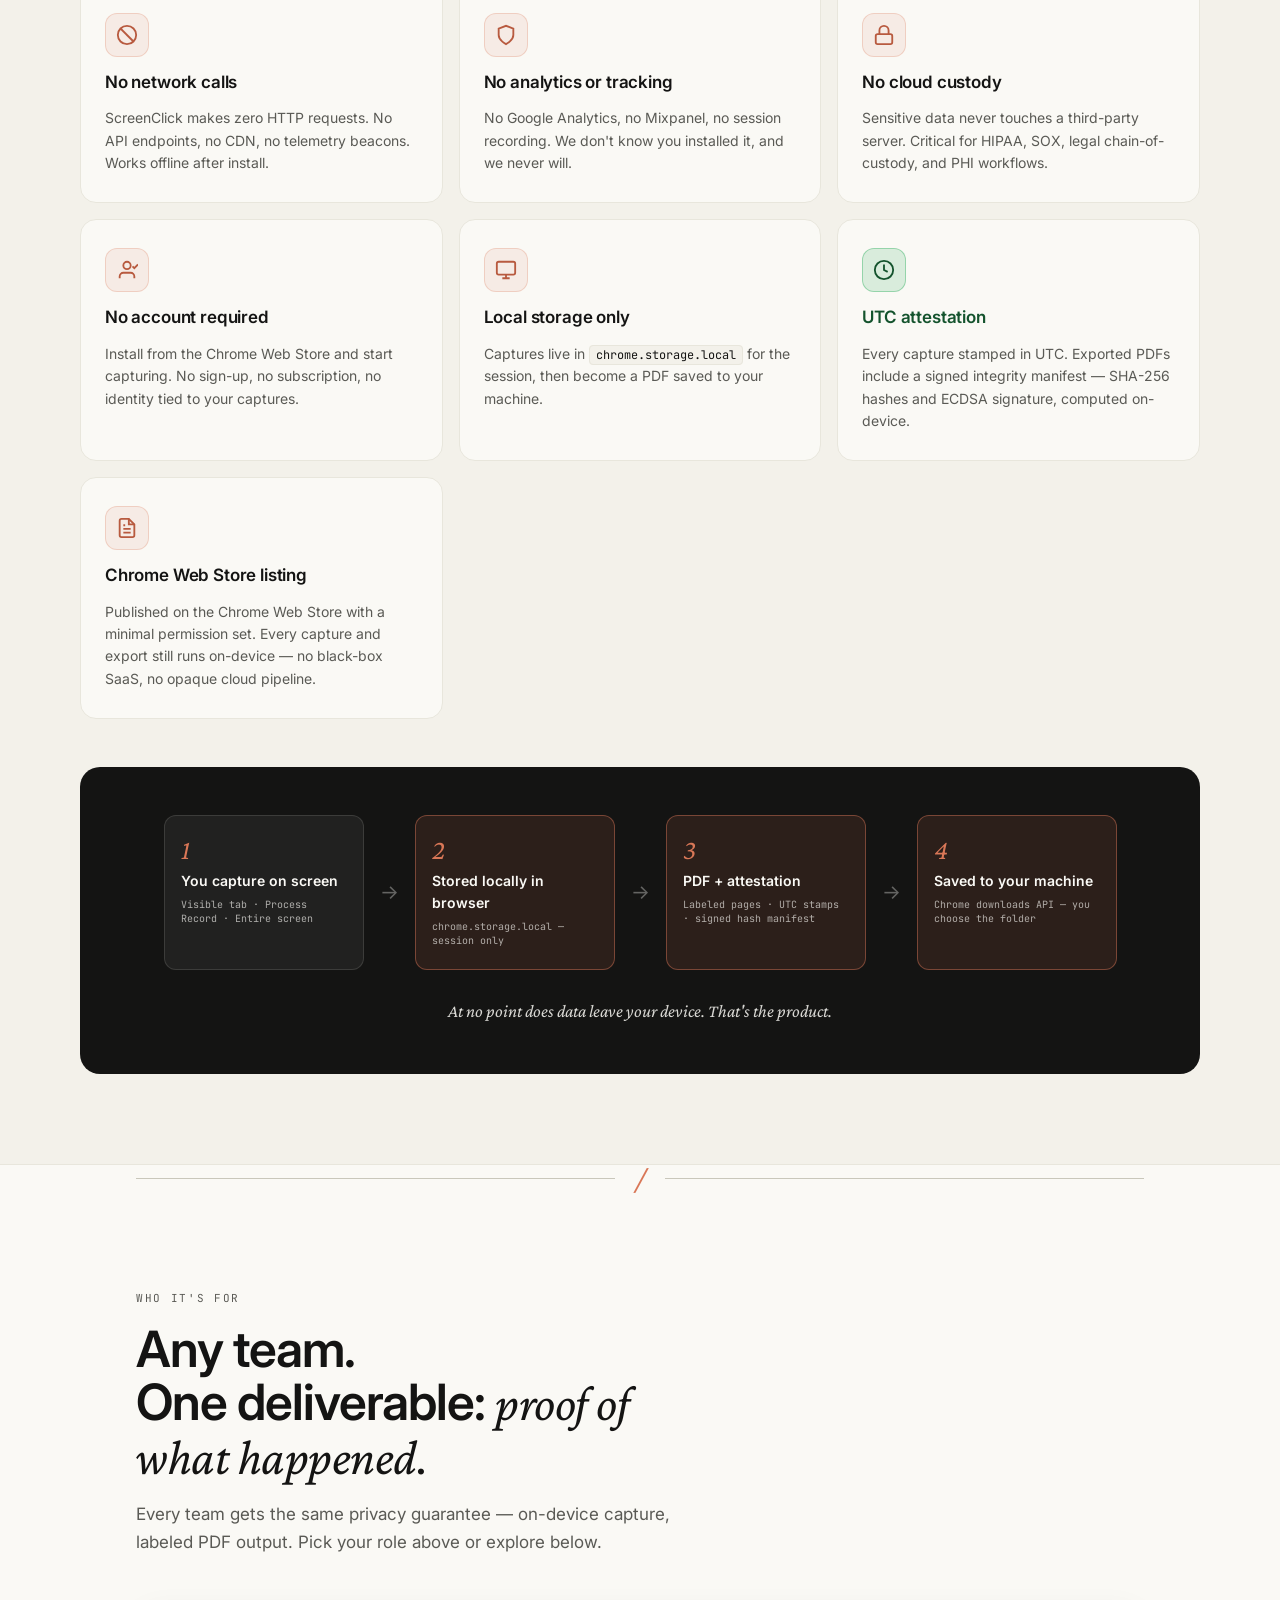
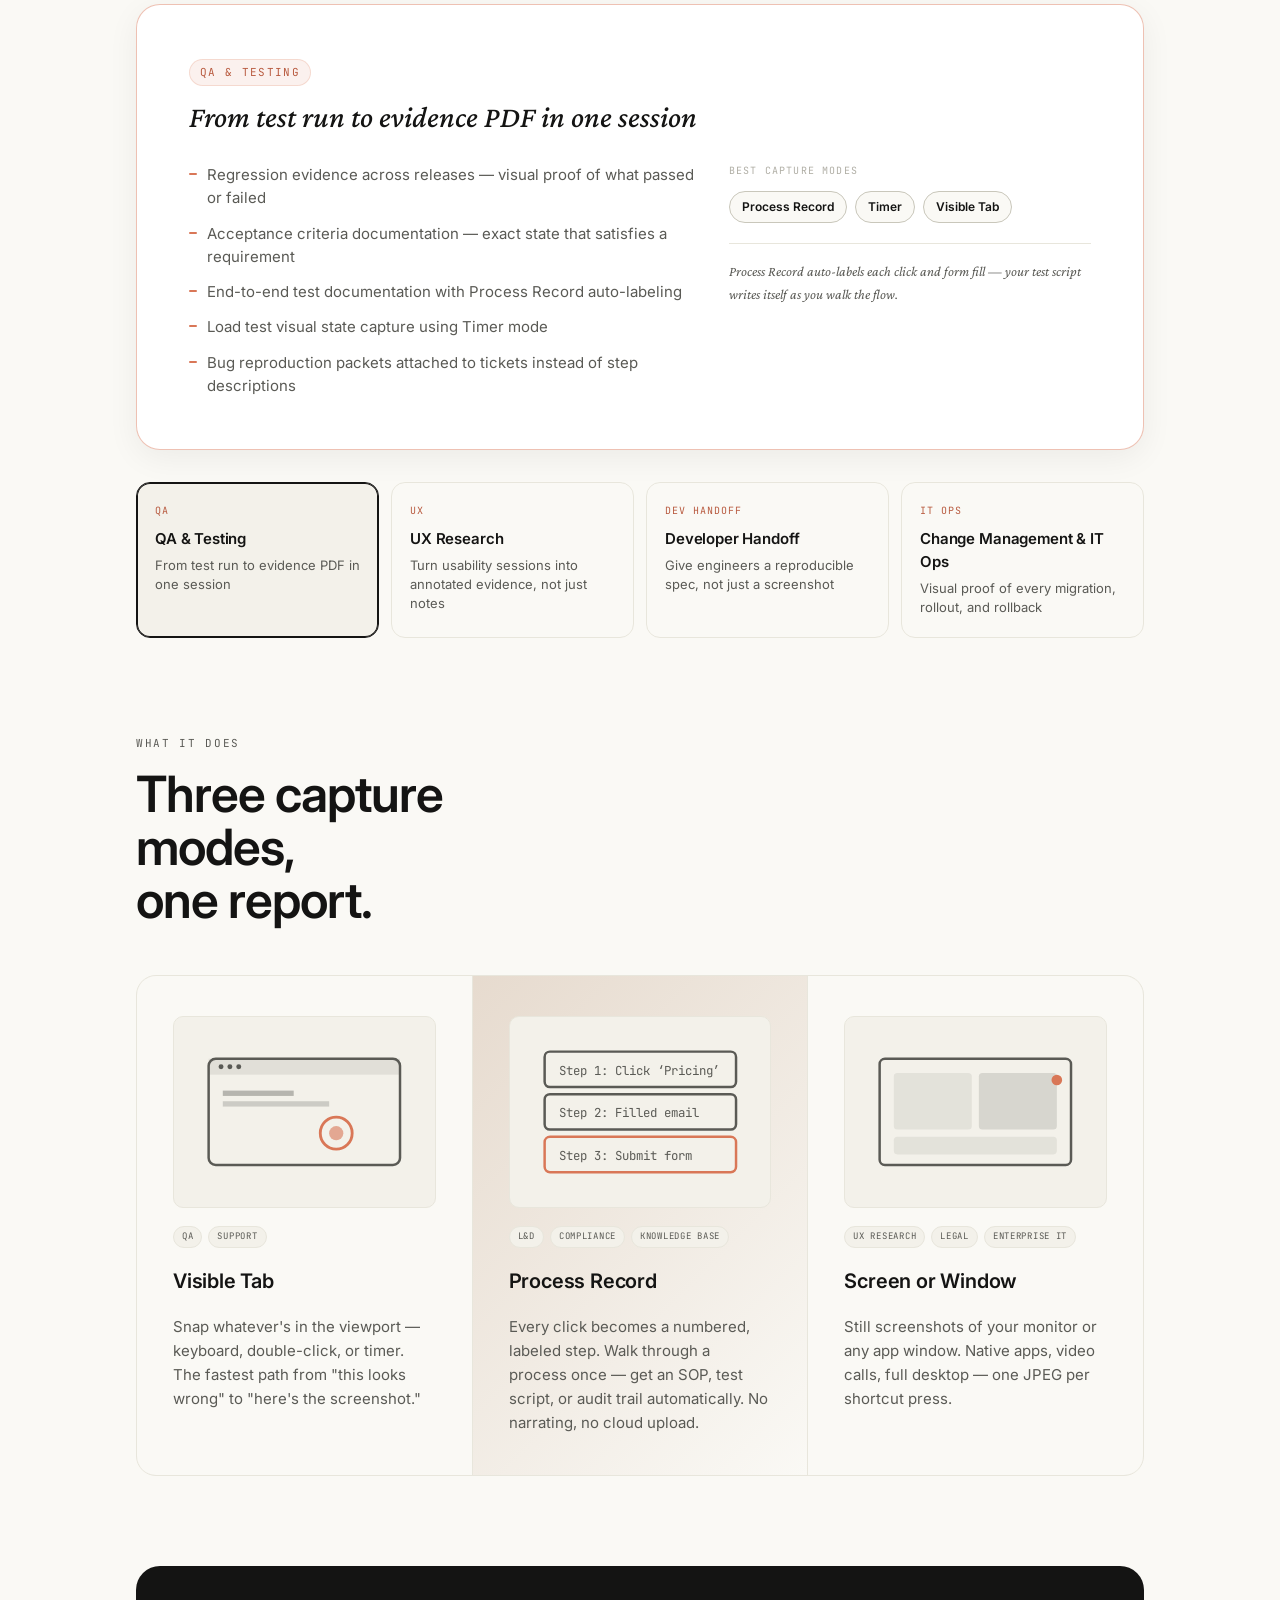
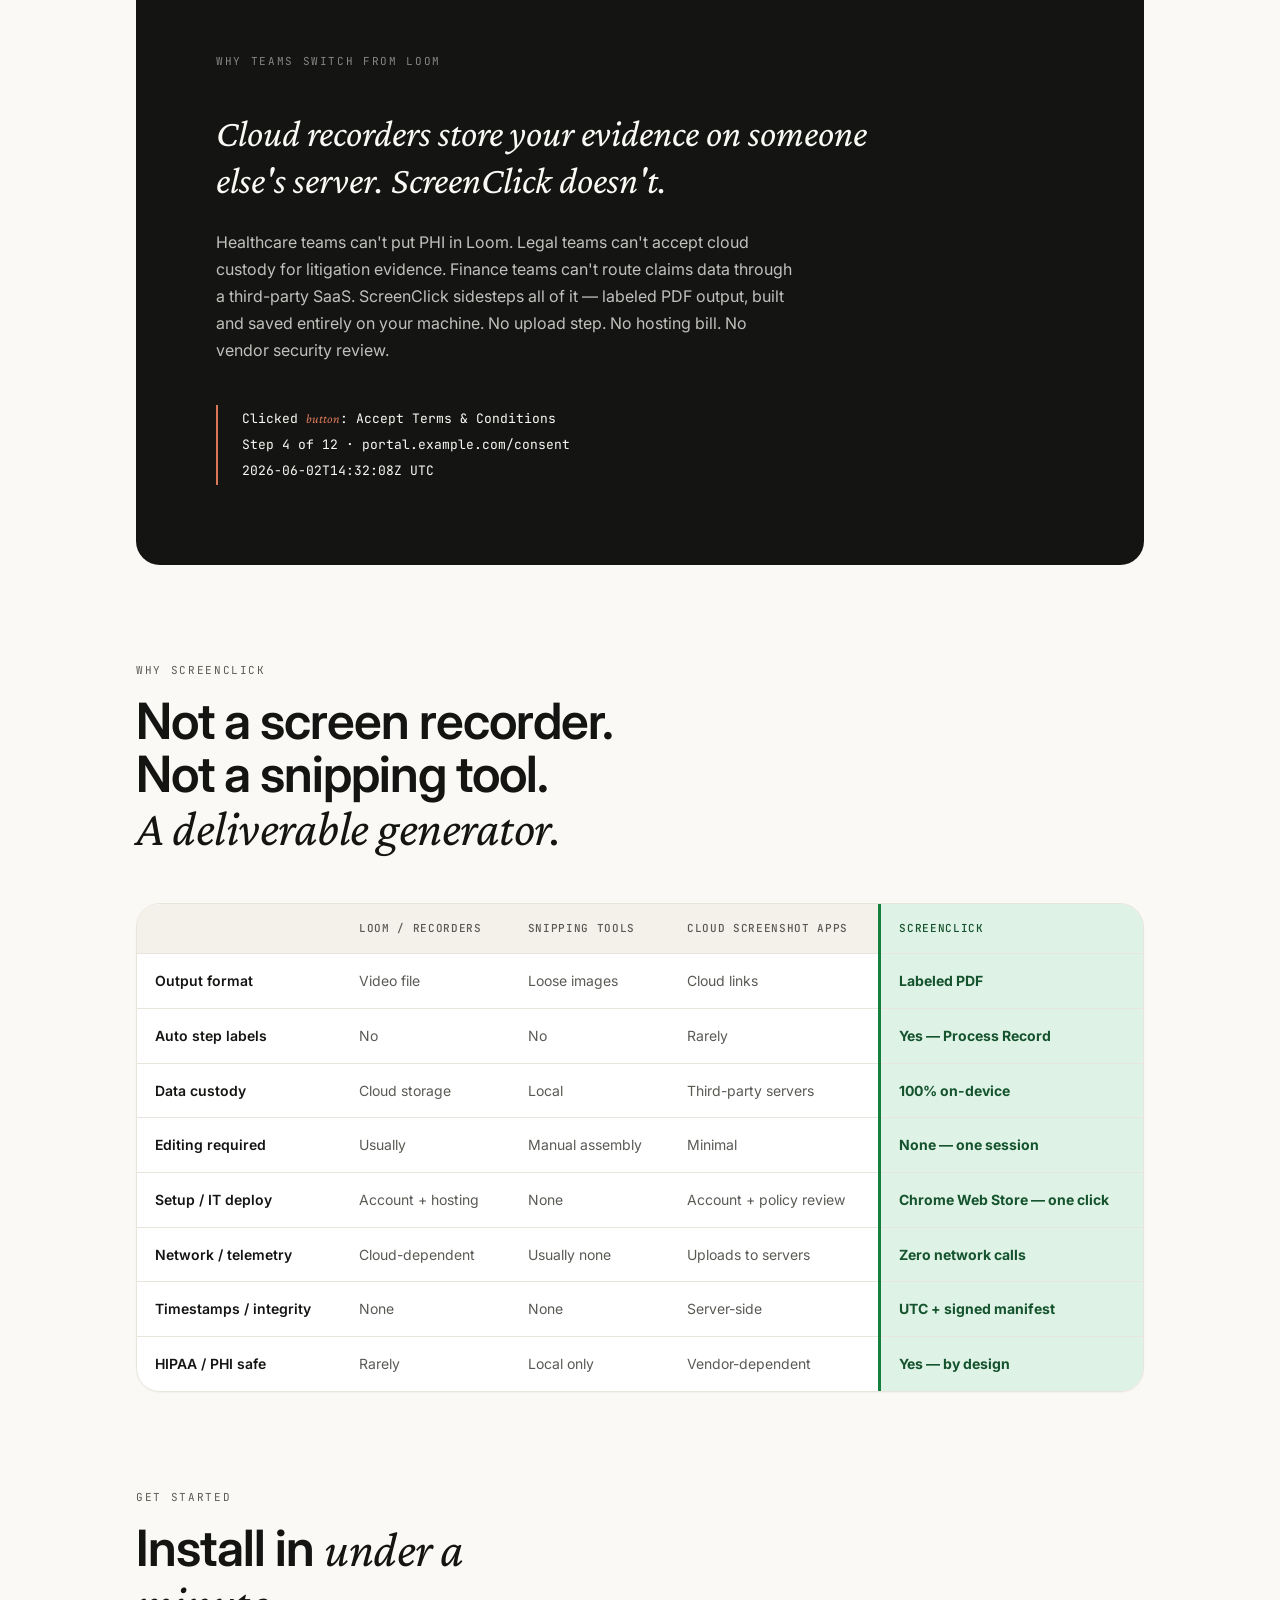
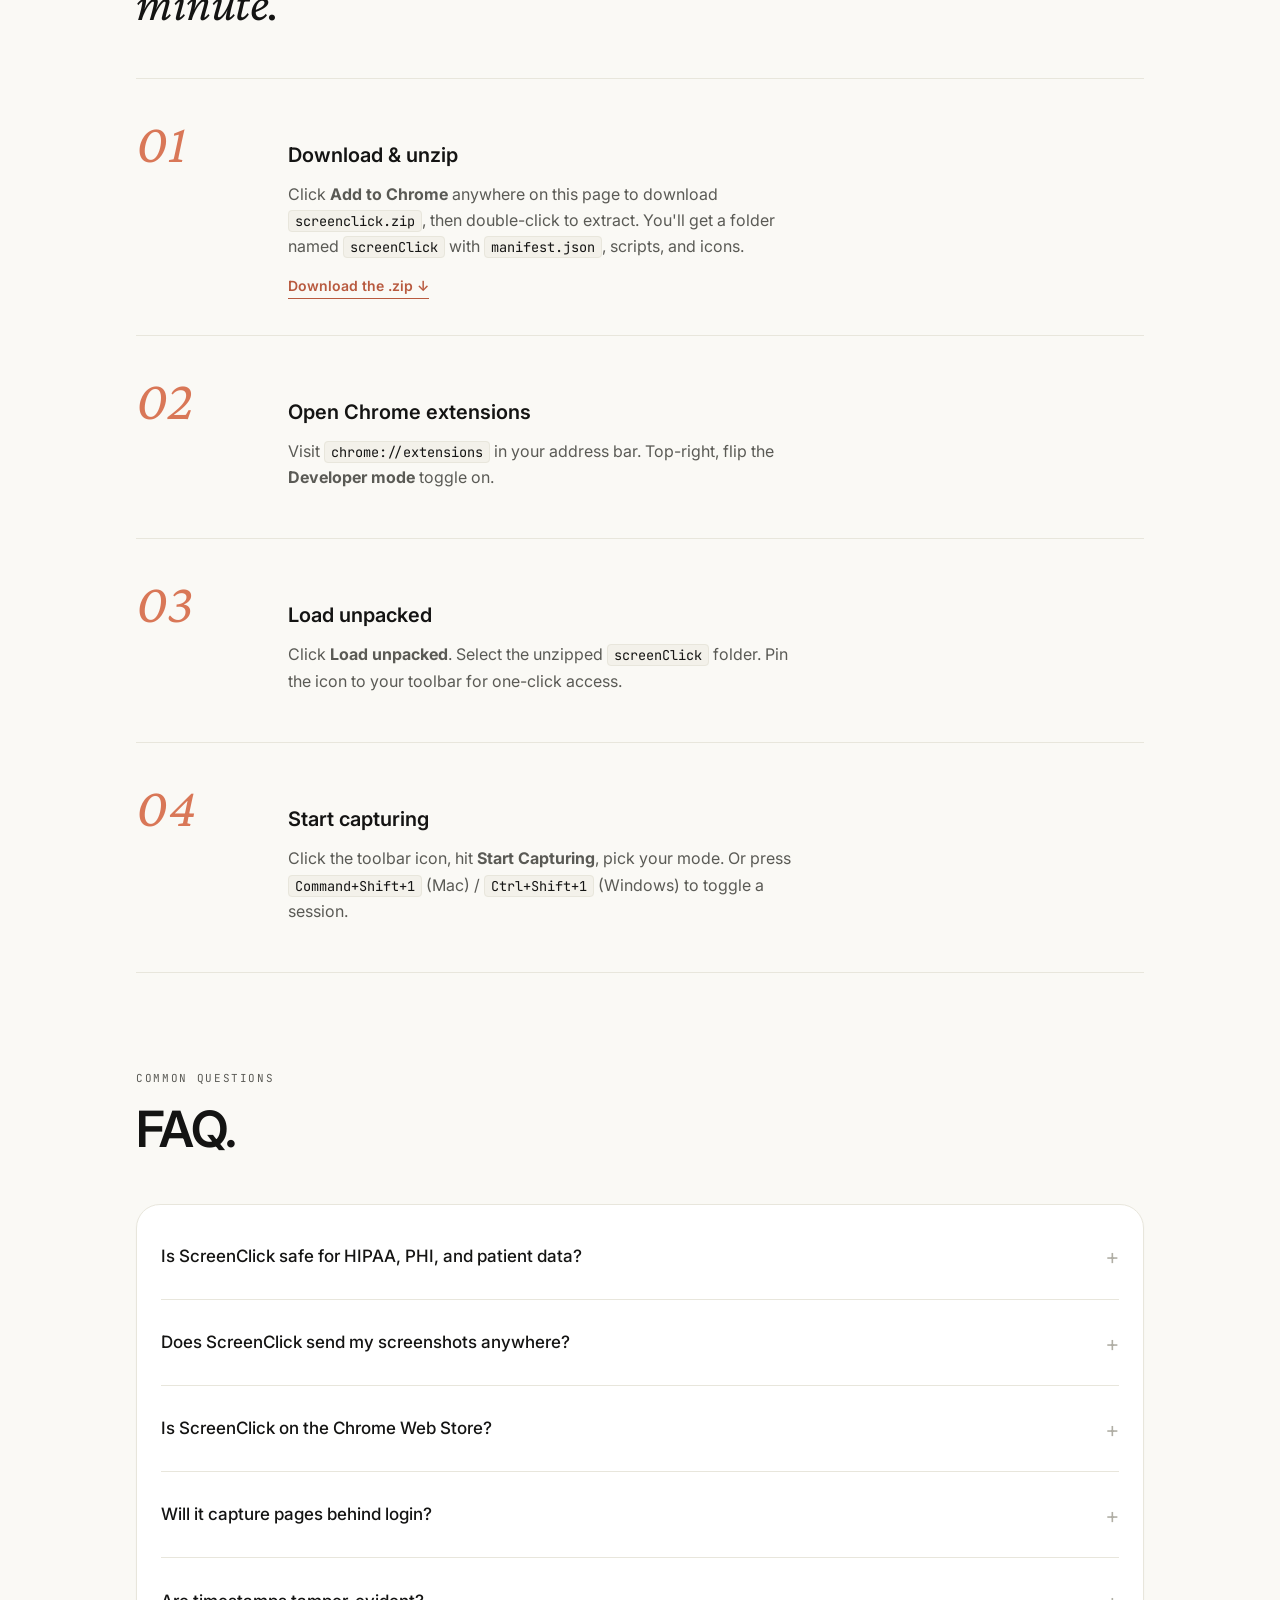
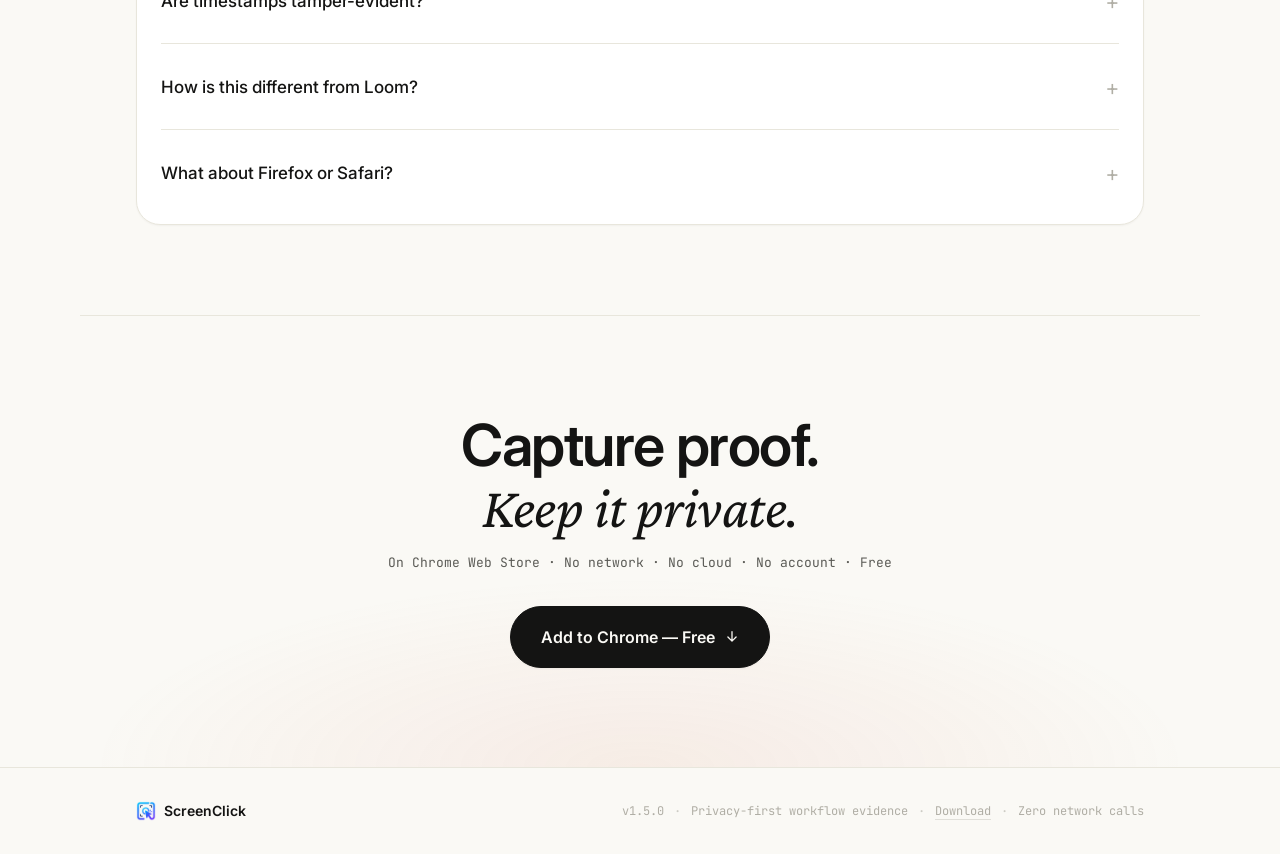
==== commit 46856c3c: "Polish v1.5.0 UX and refresh the landing-page download zip. Replace the green click ring with a poin" ====
--- a/landing-page/index.html
+++ b/landing-page/index.html
@@ -4,7 +4,7 @@
   <meta charset="UTF-8">
   <meta name="viewport" content="width=device-width, initial-scale=1.0">
   <title>ScreenClick — Privacy-first workflow evidence. Nothing leaves your machine.</title>
-  <meta name="description" content="Privacy-first Chrome extension: labeled PDF evidence of any workflow, 100% on-device. No network, no analytics, no cloud. For healthcare, legal, compliance, QA, and 12 more teams.">
+  <meta name="description" content="Privacy-first Chrome extension on the Chrome Web Store: labeled PDF evidence of any workflow, 100% on-device. No network, no analytics, no cloud. For healthcare, legal, compliance, QA, and 12 more teams.">
   <link rel="icon" href="icon-48.png" type="image/png">
   <link rel="preconnect" href="https://fonts.googleapis.com">
   <link rel="preconnect" href="https://fonts.gstatic.com" crossorigin>
@@ -30,7 +30,7 @@
         <a href="#compare">Compare</a>
         <a href="#install">Install</a>
         <a href="#faq">FAQ</a>
-        <a href="screenclick.zip" download class="topbar-cta">Download<span aria-hidden="true"> →</span></a>
+        <a href="screenclick.zip" download class="topbar-cta">Add to Chrome<span aria-hidden="true"> →</span></a>
       </nav>
     </div>
   </header>
@@ -39,11 +39,6 @@
   <section class="hero">
     <div class="hero-grid">
       <div class="hero-copy">
-        <div class="privacy-hero-badge">
-          <svg width="18" height="18" viewBox="0 0 24 24" fill="none" stroke="currentColor" stroke-width="2" aria-hidden="true"><rect x="3" y="11" width="18" height="11" rx="2"/><path d="M7 11V7a5 5 0 0 1 10 0v4"/></svg>
-          <span><strong>Privacy-first</strong> · No network · No cloud · No account</span>
-        </div>
-
         <h1 class="hero-title">
           Your screenshots<br>
           <span class="serif-italic">never leave your machine.</span>
@@ -69,12 +64,12 @@
 
         <div class="hero-cta-row">
           <a href="screenclick.zip" download class="btn-primary">
-            Download for Chrome
+            Add to Chrome — Free
             <svg width="14" height="14" viewBox="0 0 24 24" fill="none" stroke="currentColor" stroke-width="2.2" stroke-linecap="round" stroke-linejoin="round" aria-hidden="true">
               <path d="M12 3v14M5 12l7 7 7-7"/>
             </svg>
           </a>
-          <a href="#install" class="btn-ghost">How to install</a>
+          <a href="#install" class="btn-ghost">Install steps</a>
         </div>
 
         <div class="trust-strip">
@@ -93,6 +88,10 @@
           <div class="trust-item">
             <svg width="16" height="16" viewBox="0 0 24 24" fill="none" stroke="currentColor" stroke-width="2" aria-hidden="true"><circle cx="12" cy="12" r="10"/><polyline points="12 6 12 12 16 14"/></svg>
             <span>UTC attestation</span>
+          </div>
+          <div class="trust-item">
+            <svg width="16" height="16" viewBox="0 0 24 24" fill="none" stroke="currentColor" stroke-width="2" aria-hidden="true"><path d="M22 11.08V12a10 10 0 1 1-5.93-9.14"/><polyline points="22 4 12 14.01 9 11.01"/></svg>
+            <span>On Chrome Web Store</span>
           </div>
         </div>
       </div>
@@ -186,7 +185,7 @@
             <svg width="22" height="22" viewBox="0 0 24 24" fill="none" stroke="currentColor" stroke-width="2"><path d="M20 21v-2a4 4 0 0 0-4-4H8a4 4 0 0 0-4 4v2"/><circle cx="12" cy="7" r="4"/><path d="M18 8l2 2 4-4" stroke-dasharray="0"/></svg>
           </div>
           <h3>No account required</h3>
-          <p>Download, load unpacked, capture. No sign-up, no subscription, no identity tied to your captures.</p>
+          <p>Install from the Chrome Web Store and start capturing. No sign-up, no subscription, no identity tied to your captures.</p>
         </article>
         <article class="privacy-card">
           <div class="privacy-card-icon" aria-hidden="true">
@@ -206,8 +205,8 @@
           <div class="privacy-card-icon" aria-hidden="true">
             <svg width="22" height="22" viewBox="0 0 24 24" fill="none" stroke="currentColor" stroke-width="2"><path d="M14 2H6a2 2 0 0 0-2 2v16a2 2 0 0 0 2 2h12a2 2 0 0 0 2-2V8z"/><path d="M14 2v6h6M16 13H8M16 17H8M10 9H8"/></svg>
           </div>
-          <h3>Auditable source code</h3>
-          <p>Distributed unpacked so your security team can read every line. No black-box SaaS, no opaque cloud pipeline.</p>
+          <h3>Chrome Web Store listing</h3>
+          <p>Published on the Chrome Web Store with a minimal permission set. Every capture and export still runs on-device — no black-box SaaS, no opaque cloud pipeline.</p>
         </article>
       </div>
 
@@ -402,7 +401,7 @@
             <td>Account + hosting</td>
             <td>None</td>
             <td>Account + policy review</td>
-            <td class="compare-highlight"><strong>Load unpacked, done</strong></td>
+            <td class="compare-highlight"><strong>Chrome Web Store — one click</strong></td>
           </tr>
           <tr>
             <td>Network / telemetry</td>
@@ -433,7 +432,7 @@
   <section id="install" class="install">
     <div class="section-header">
       <span class="eyebrow">Get started</span>
-      <h2 class="section-title">Installs in <span class="serif-italic">under a minute.</span></h2>
+      <h2 class="section-title">Install in <span class="serif-italic">under a minute.</span></h2>
     </div>
 
     <ol class="install-steps">
@@ -441,7 +440,7 @@
         <span class="step-number">01</span>
         <div class="step-body">
           <h3>Download &amp; unzip</h3>
-          <p>Grab <code>screenclick.zip</code>, double-click to extract. You'll get a folder named <code>screenClick</code> containing <code>manifest.json</code>, scripts, and icons.</p>
+          <p>Click <strong>Add to Chrome</strong> anywhere on this page to download <code>screenclick.zip</code>, then double-click to extract. You'll get a folder named <code>screenClick</code> with <code>manifest.json</code>, scripts, and icons.</p>
           <a href="screenclick.zip" download class="step-link">Download the .zip ↓</a>
         </div>
       </li>
@@ -485,8 +484,8 @@
         <p>No. Captures live in <code>chrome.storage.local</code> for the duration of the session and become a PDF on your machine when you click Stop and Save. Nothing leaves your browser. No analytics, no telemetry, no remote servers. This is the #1 reason legal, healthcare, compliance, and finance teams choose ScreenClick over Loom or cloud screenshot tools.</p>
       </details>
       <details>
-        <summary>Why isn't it on the Chrome Web Store?</summary>
-        <p>Right now it's distributed as an unpacked extension so you can audit the code yourself. A Web Store listing is on the way — the codebase is the same either way.</p>
+        <summary>Is ScreenClick on the Chrome Web Store?</summary>
+        <p>ScreenClick is listed on the Chrome Web Store. For now, clicking <strong>Add to Chrome</strong> on this page downloads a zip you can load unpacked in Chrome — same extension, same privacy guarantees. One-click install from the Store listing is coming soon.</p>
       </details>
       <details>
         <summary>Will it capture pages behind login?</summary>
@@ -512,9 +511,9 @@
       Capture proof.<br>
       <span class="serif-italic">Keep it private.</span>
     </h2>
-    <p class="closing-sub">No network · No cloud · No account · Free</p>
+    <p class="closing-sub">On Chrome Web Store · No network · No cloud · No account · Free</p>
     <a href="screenclick.zip" download class="btn-primary btn-large">
-      Download ScreenClick
+      Add to Chrome — Free
       <svg width="14" height="14" viewBox="0 0 24 24" fill="none" stroke="currentColor" stroke-width="2.2" stroke-linecap="round" stroke-linejoin="round" aria-hidden="true">
         <path d="M12 3v14M5 12l7 7 7-7"/>
       </svg>
@@ -530,15 +529,18 @@
         <span>ScreenClick</span>
       </div>
       <div class="footer-meta">
-        <span>v1.4.8</span>
+        <span>v1.5.0</span>
         <span class="footer-dot">·</span>
         <span>Privacy-first workflow evidence</span>
         <span class="footer-dot">·</span>
+        <span><a href="screenclick.zip" download class="footer-store-link">Download</a></span>
+        <span class="footer-dot">·</span>
         <span>Zero network calls</span>
       </div>
     </div>
   </footer>
 
+  <script src="site-config.js"></script>
   <script src="script.js" defer></script>
 </body>
 </html>
--- a/landing-page/style.css
+++ b/landing-page/style.css
@@ -269,7 +269,7 @@
 .hero {
   max-width: var(--max-w);
   margin: 0 auto;
-  padding: clamp(72px, 12vh, 112px) var(--gutter) clamp(56px, 8vh, 80px);
+  padding: clamp(28px, 4vh, 44px) var(--gutter) clamp(48px, 6vh, 72px);
 }
 
 .hero-grid {
@@ -287,31 +287,6 @@
 
 .hero-meta {
   display: none;
-}
-
-.privacy-hero-badge {
-  display: inline-flex;
-  align-items: center;
-  gap: 10px;
-  background: var(--surface-elevated);
-  border: 1px solid var(--border);
-  border-radius: 999px;
-  padding: 8px 16px;
-  font-size: 13px;
-  color: var(--ink-mid);
-  margin-bottom: 28px;
-  max-width: 100%;
-  box-shadow: var(--shadow-sm);
-}
-
-.privacy-hero-badge svg {
-  color: var(--accent-dark);
-  flex-shrink: 0;
-}
-
-.privacy-hero-badge strong {
-  font-weight: 600;
-  color: var(--ink);
 }
 
 .hero-fade {
@@ -1615,6 +1590,18 @@
 
 .footer-dot { opacity: 0.6; }
 
+.footer-store-link {
+  color: inherit;
+  text-decoration: none;
+  border-bottom: 1px solid color-mix(in srgb, var(--ink-soft) 35%, transparent);
+  transition: color 0.15s ease, border-color 0.15s ease;
+}
+
+.footer-store-link:hover {
+  color: var(--ink);
+  border-bottom-color: var(--accent);
+}
+
 /* ============================================================
    ANIMATIONS
    ============================================================ */
@@ -1624,7 +1611,6 @@
   to   { opacity: 1; transform: translateY(0); }
 }
 
-.privacy-hero-badge,
 .hero-title,
 .hero-context,
 .hero-lede,
@@ -1636,8 +1622,7 @@
   animation: fade-up 0.7s cubic-bezier(0.2, 0.7, 0.2, 1) backwards;
 }
 
-.privacy-hero-badge  { animation-delay: 0.06s; }
-.hero-title          { animation-delay: 0.12s; }
+.hero-title          { animation-delay: 0.06s; }
 .hero-context        { animation-delay: 0.20s; }
 .hero-lede           { animation-delay: 0.28s; }
 .role-panel       { animation-delay: 0.30s; }
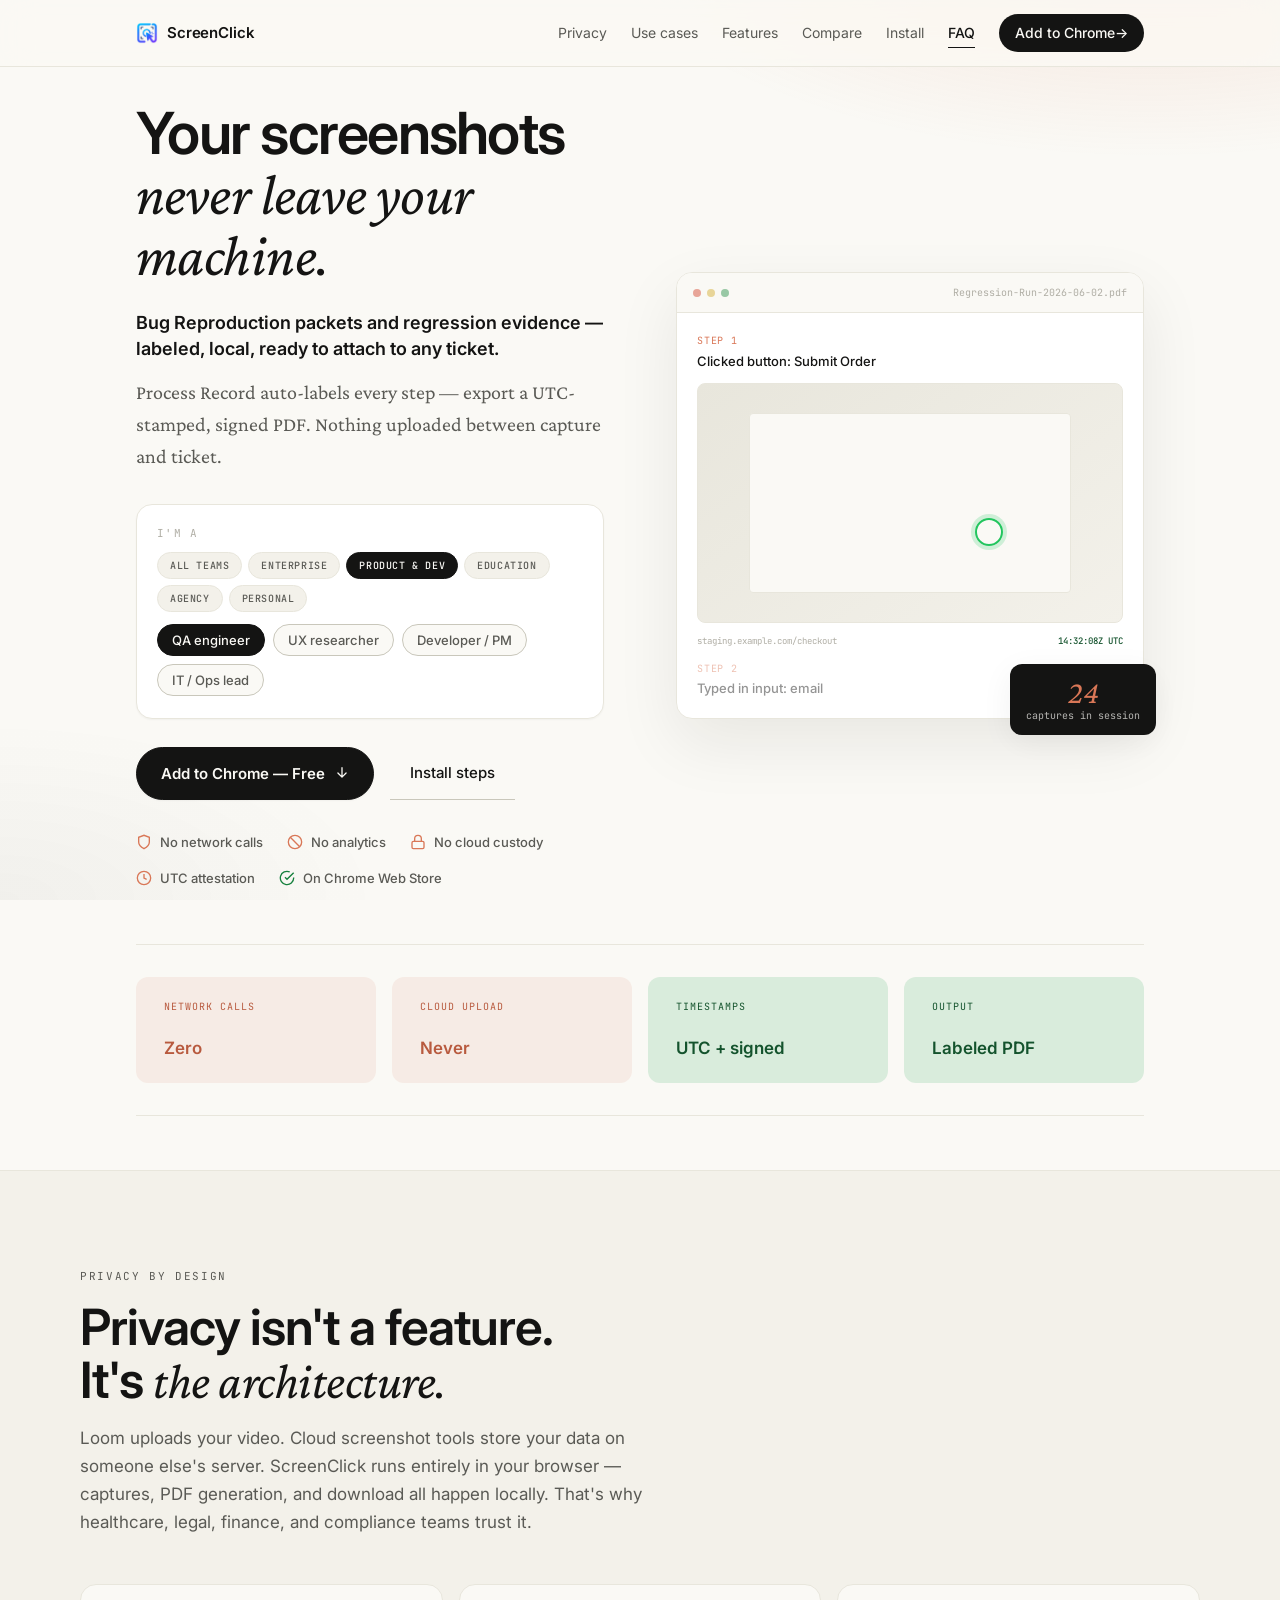
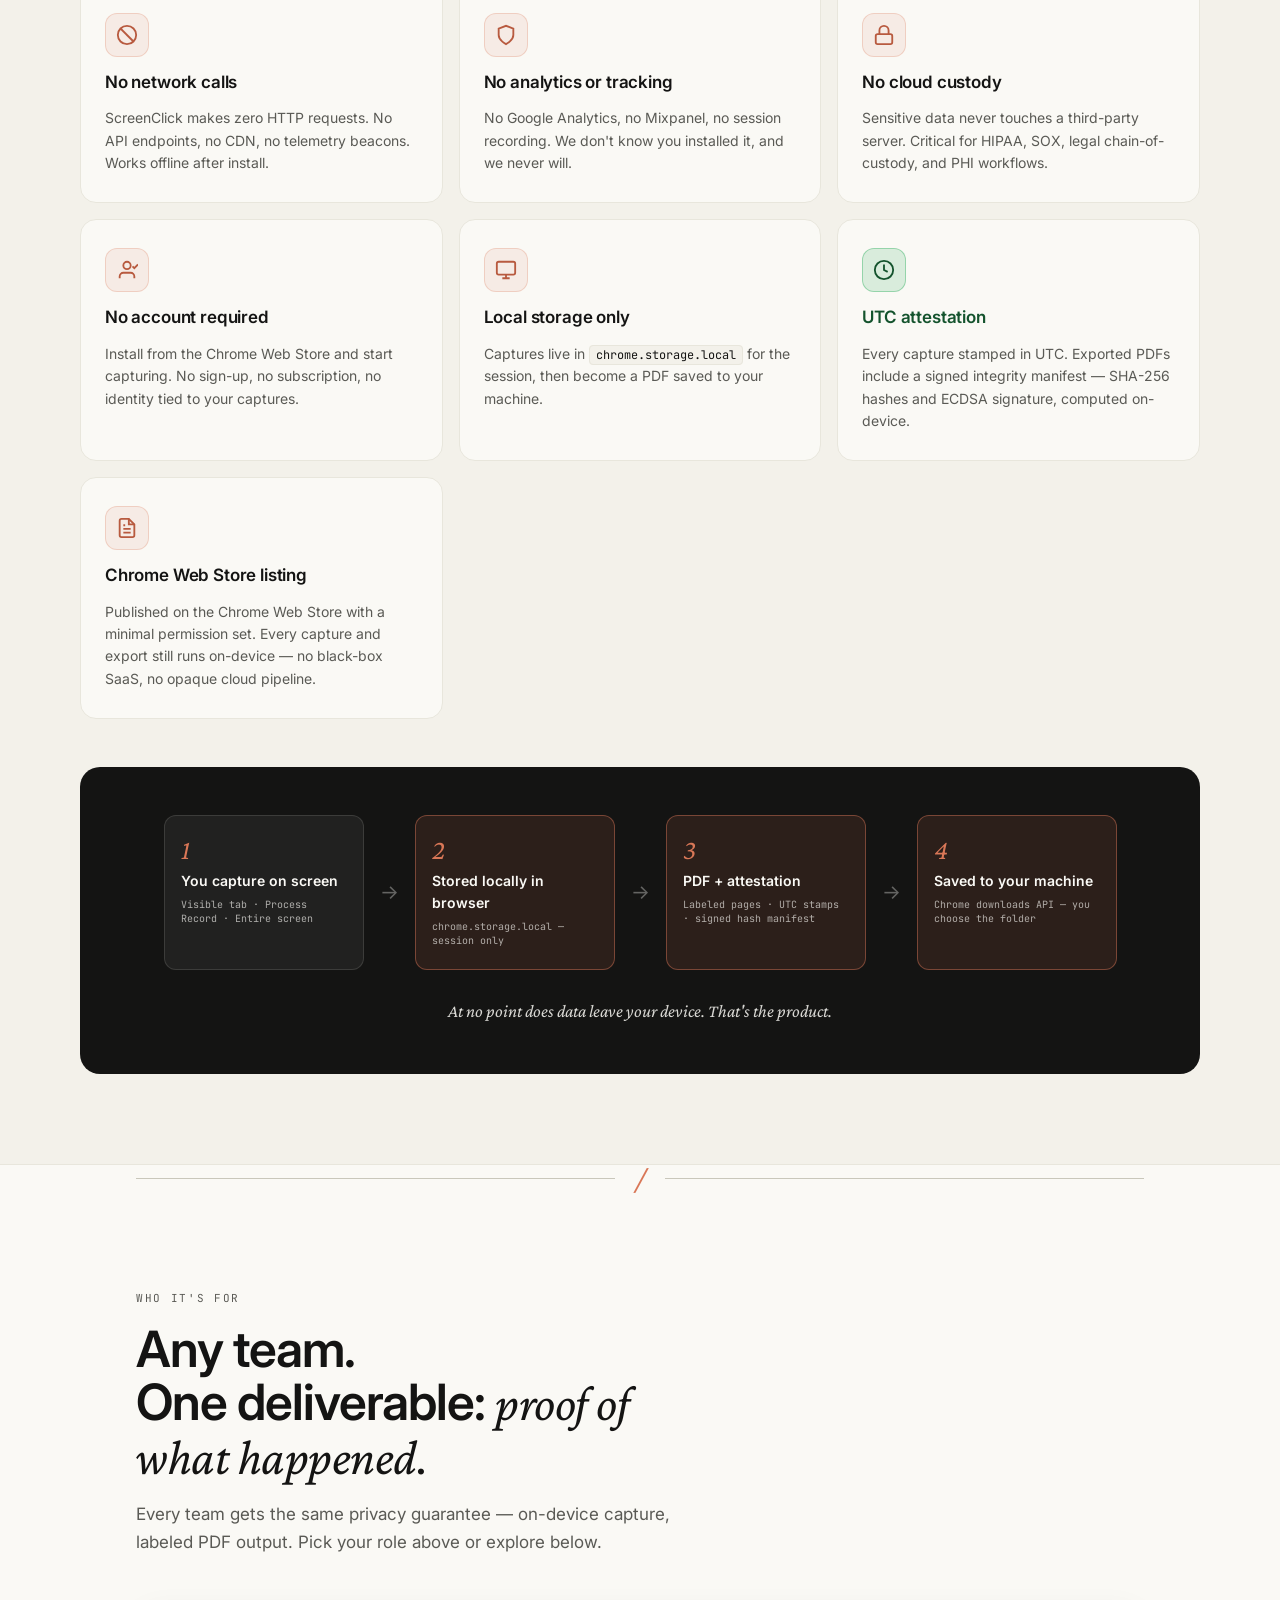
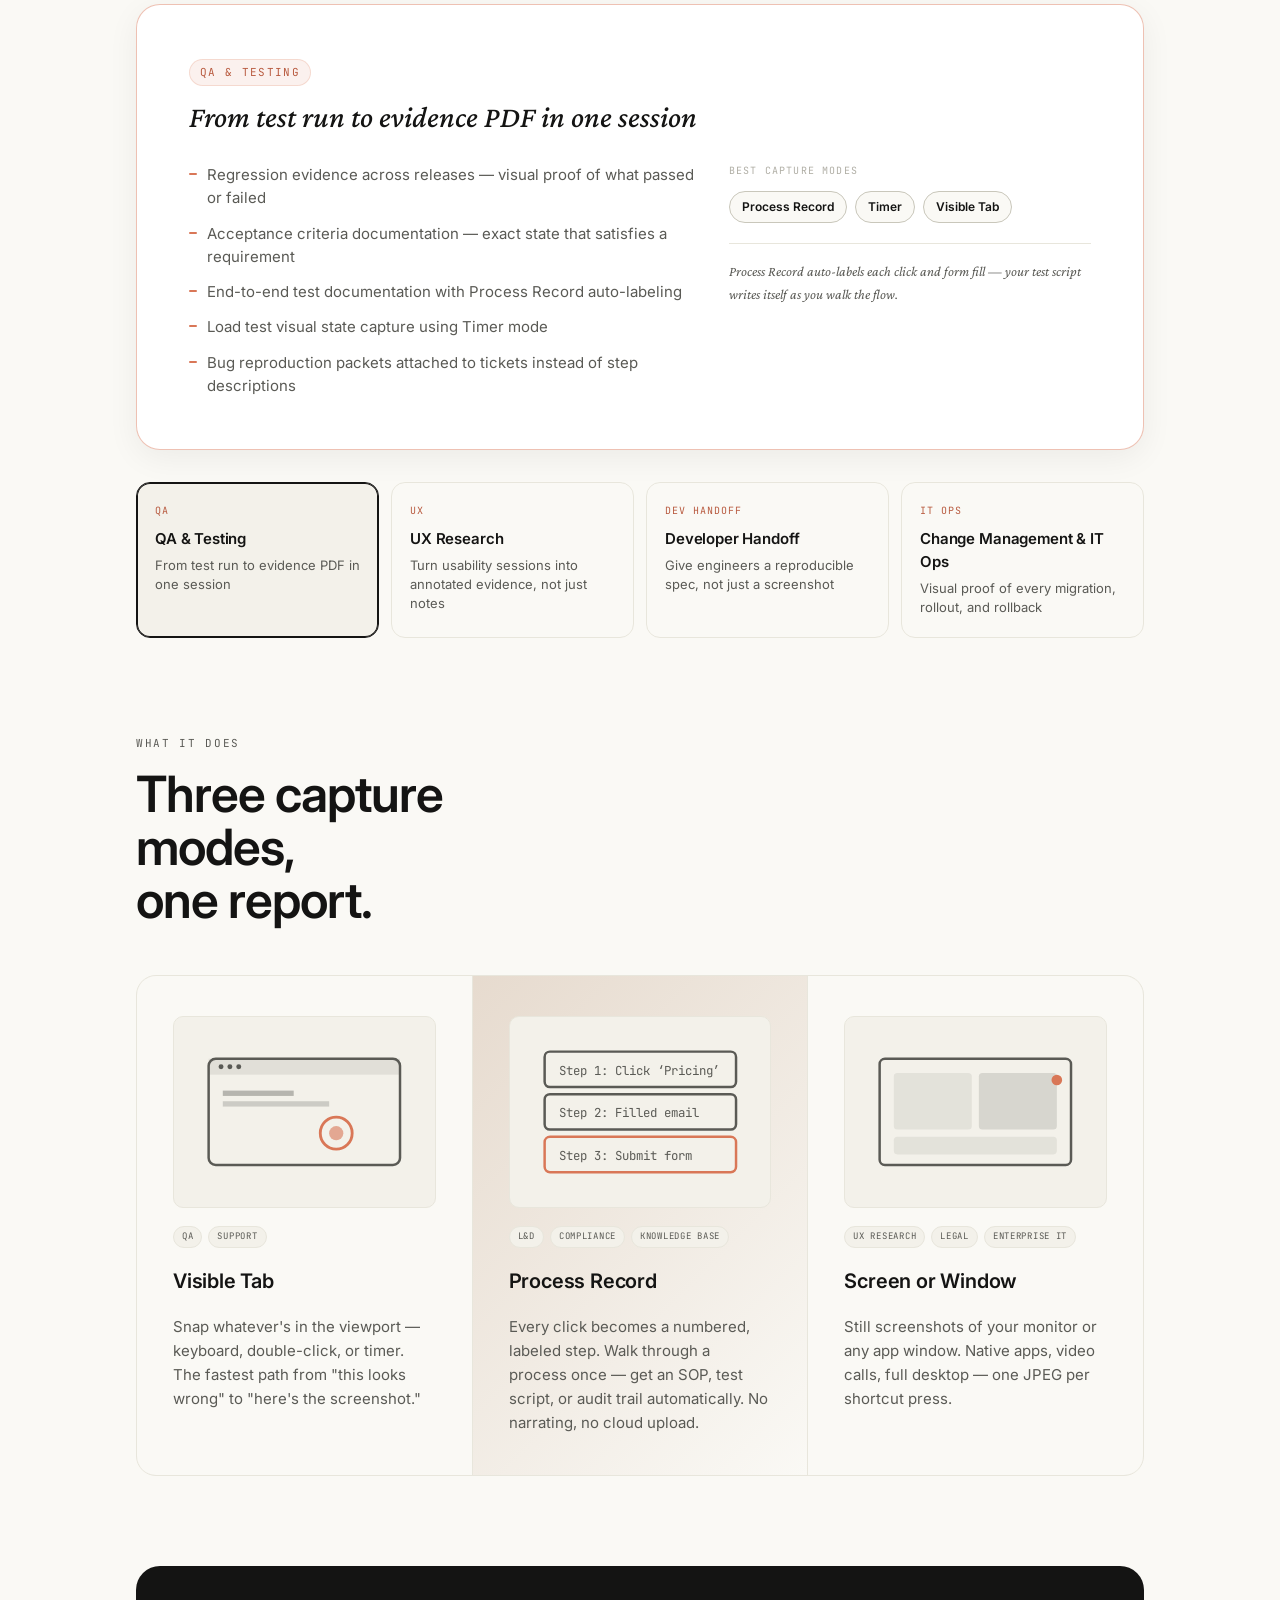
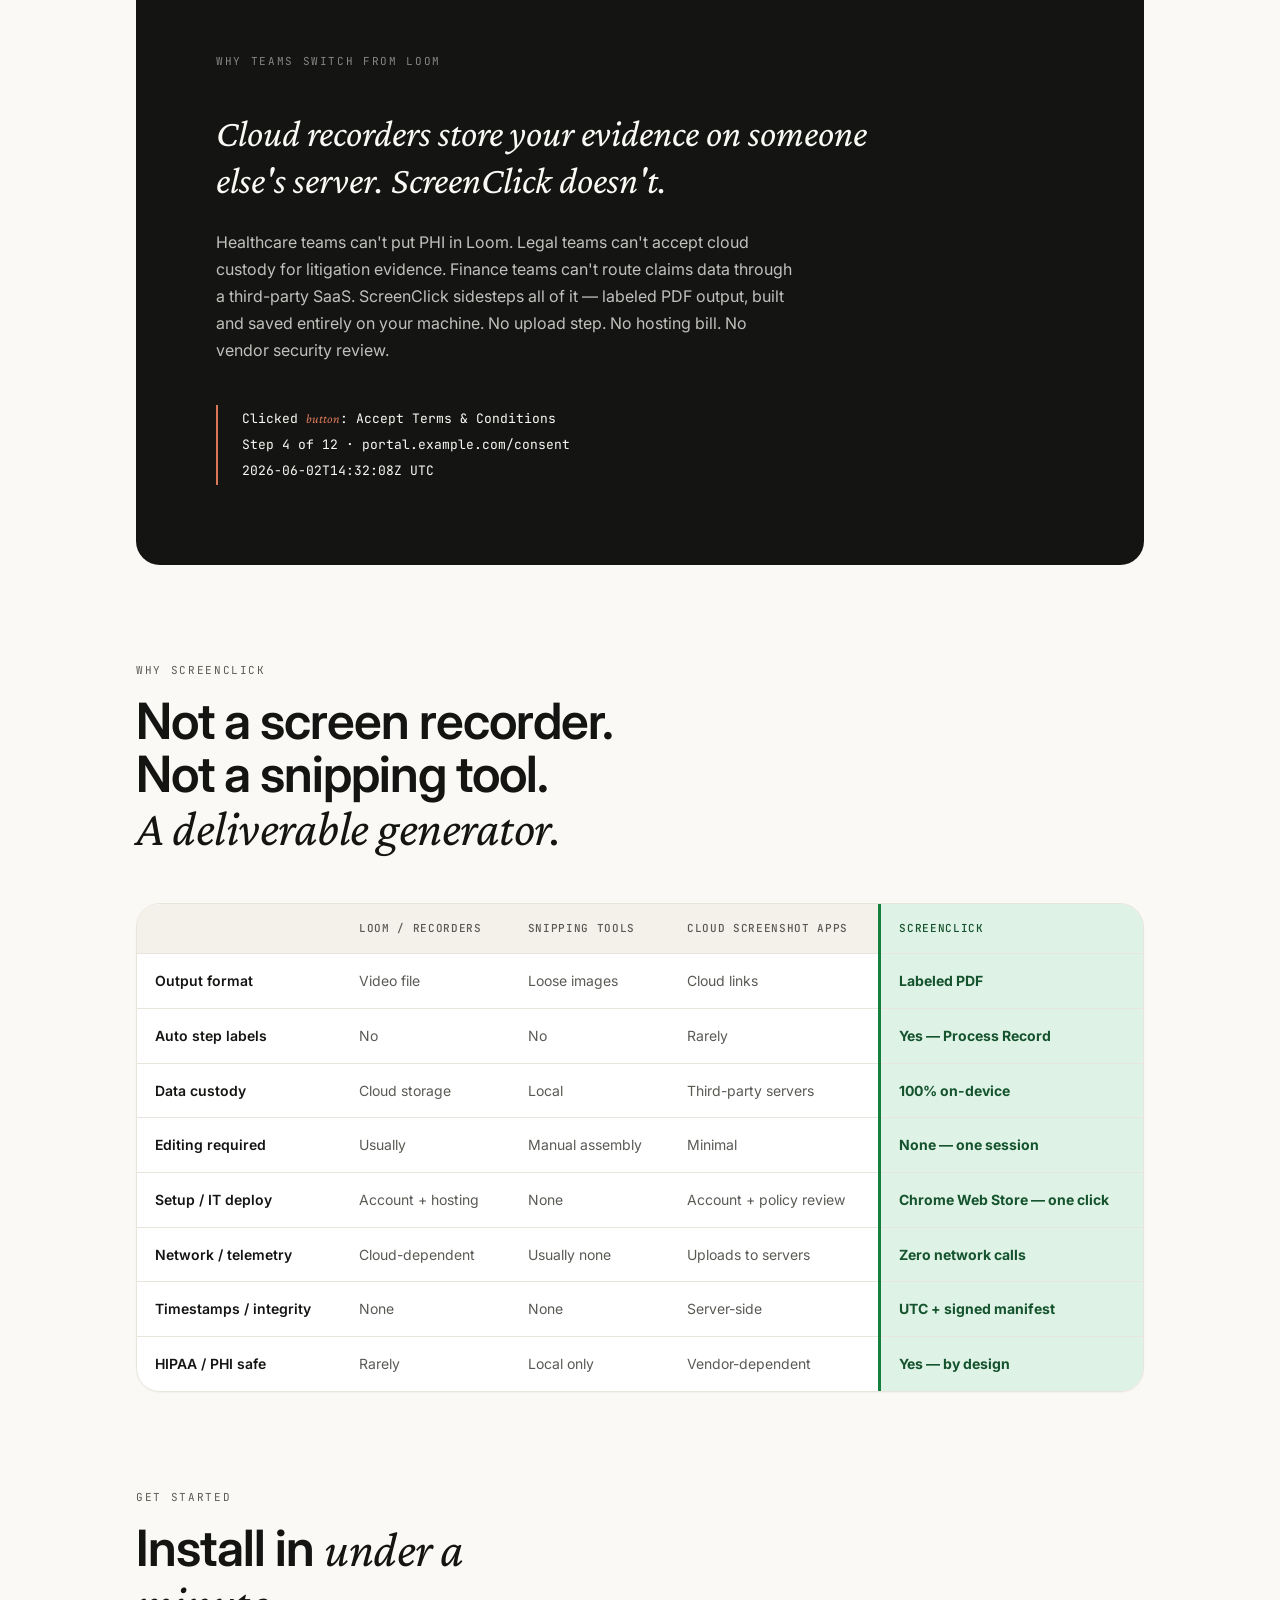
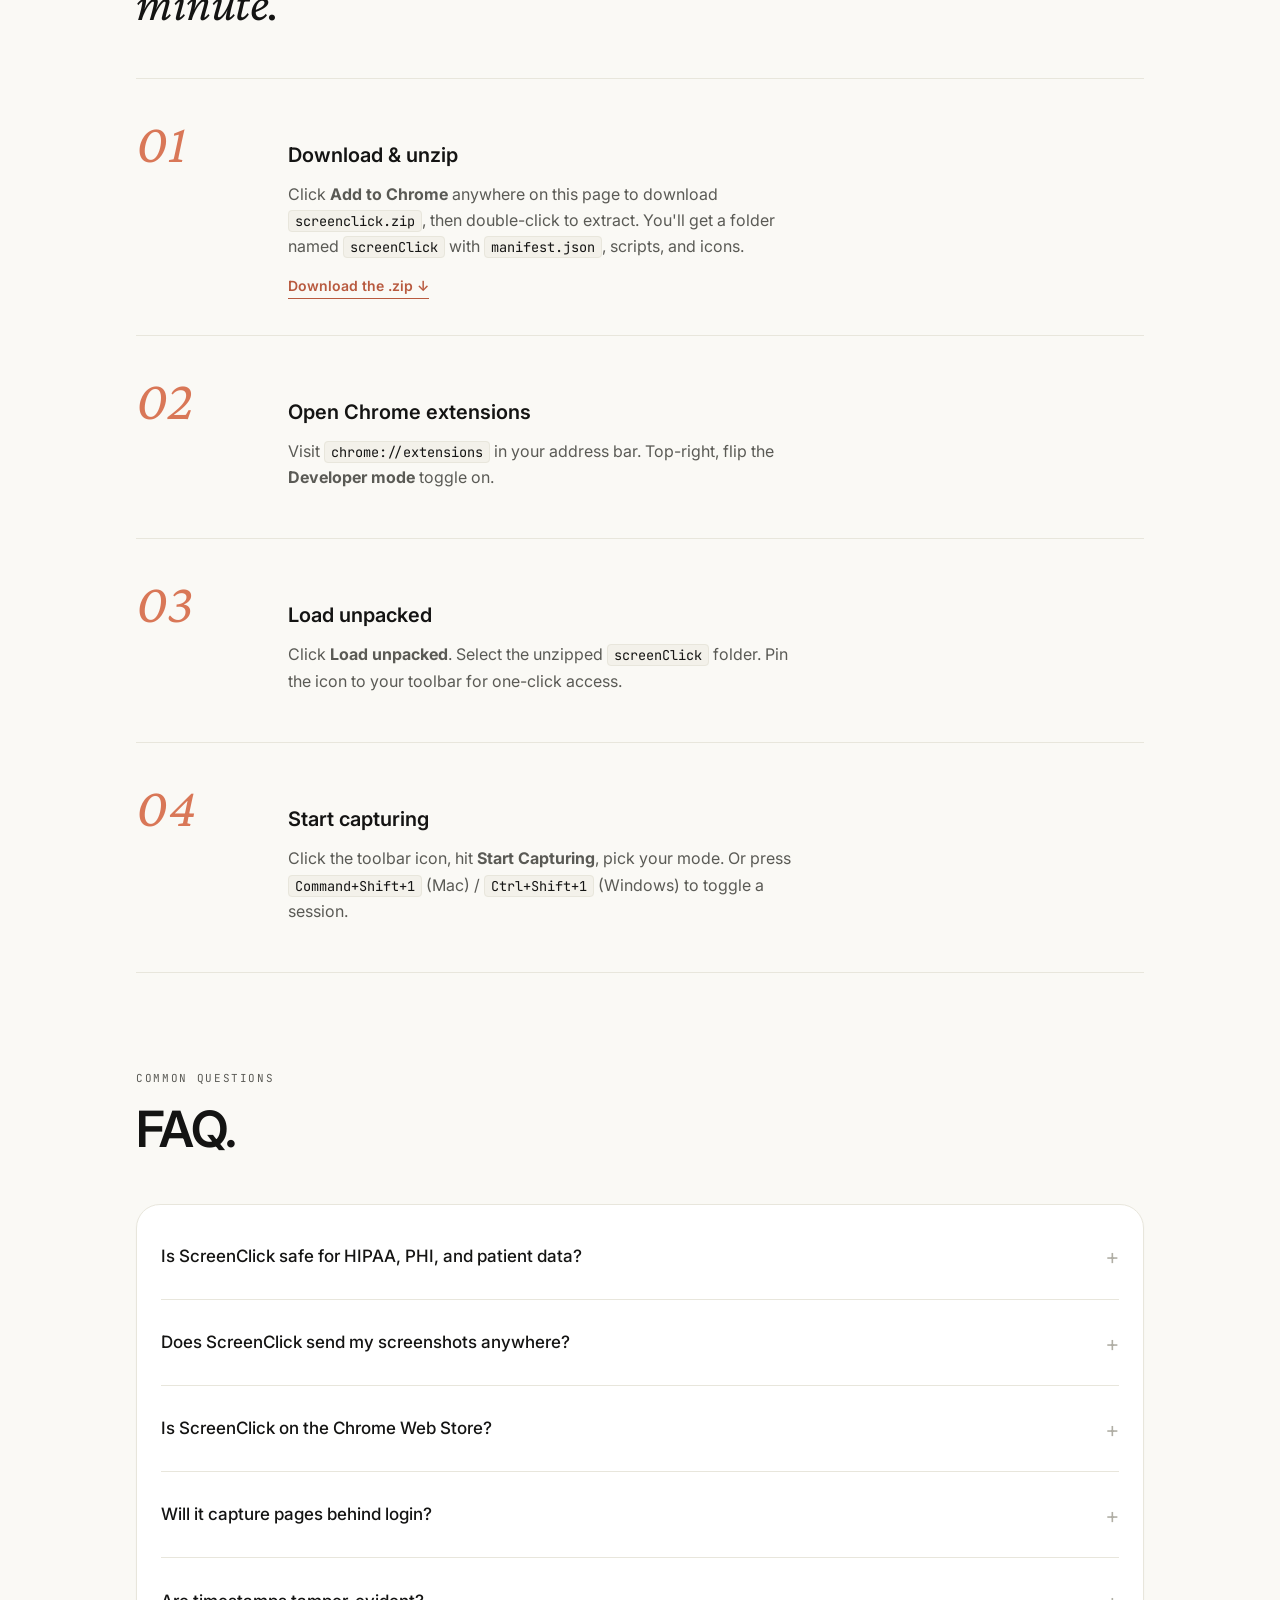
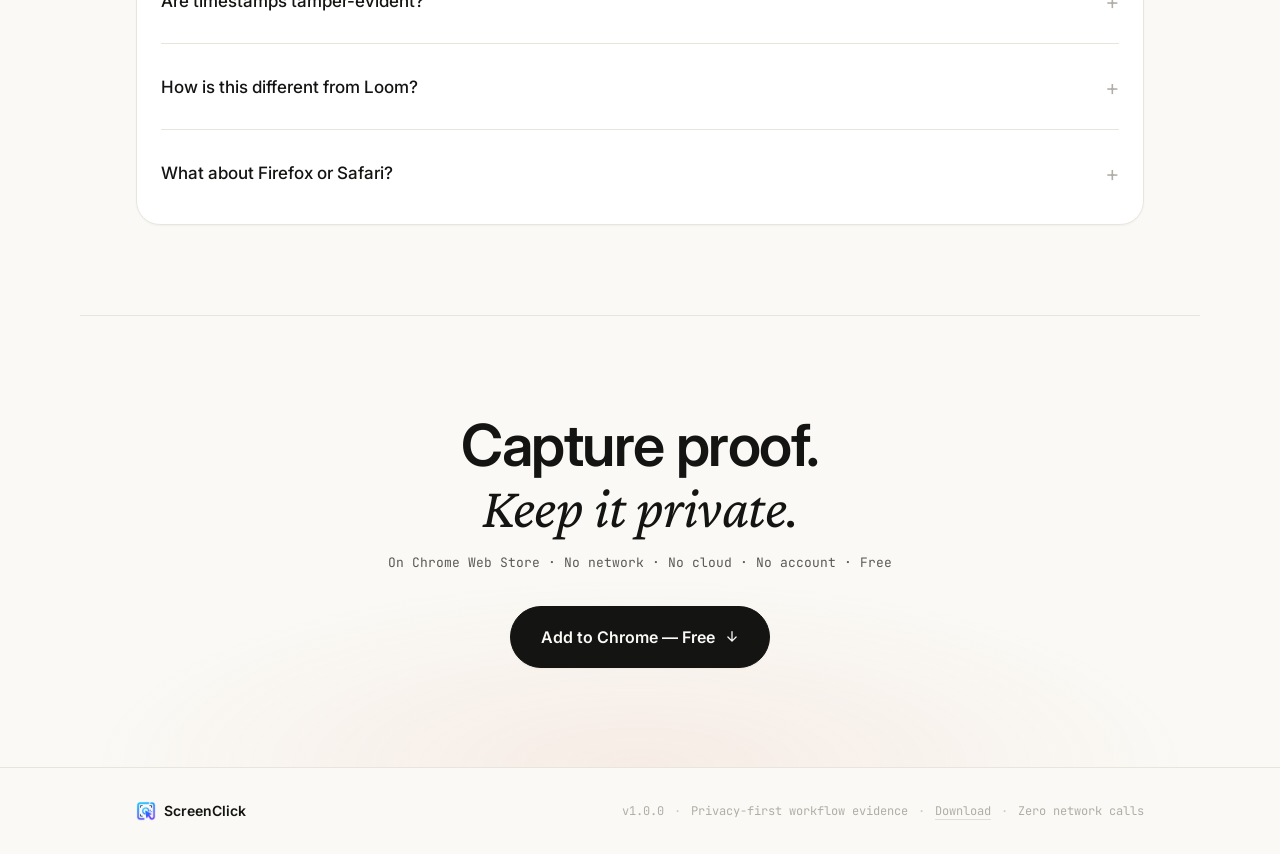
==== commit 232b24f2: "Reset public version to 1.0.0 and refresh the download zip. Align manifest, landing page metadata, P" ====
--- a/landing-page/index.html
+++ b/landing-page/index.html
@@ -529,7 +529,7 @@
         <span>ScreenClick</span>
       </div>
       <div class="footer-meta">
-        <span>v1.5.0</span>
+        <span>v1.0.0</span>
         <span class="footer-dot">·</span>
         <span>Privacy-first workflow evidence</span>
         <span class="footer-dot">·</span>
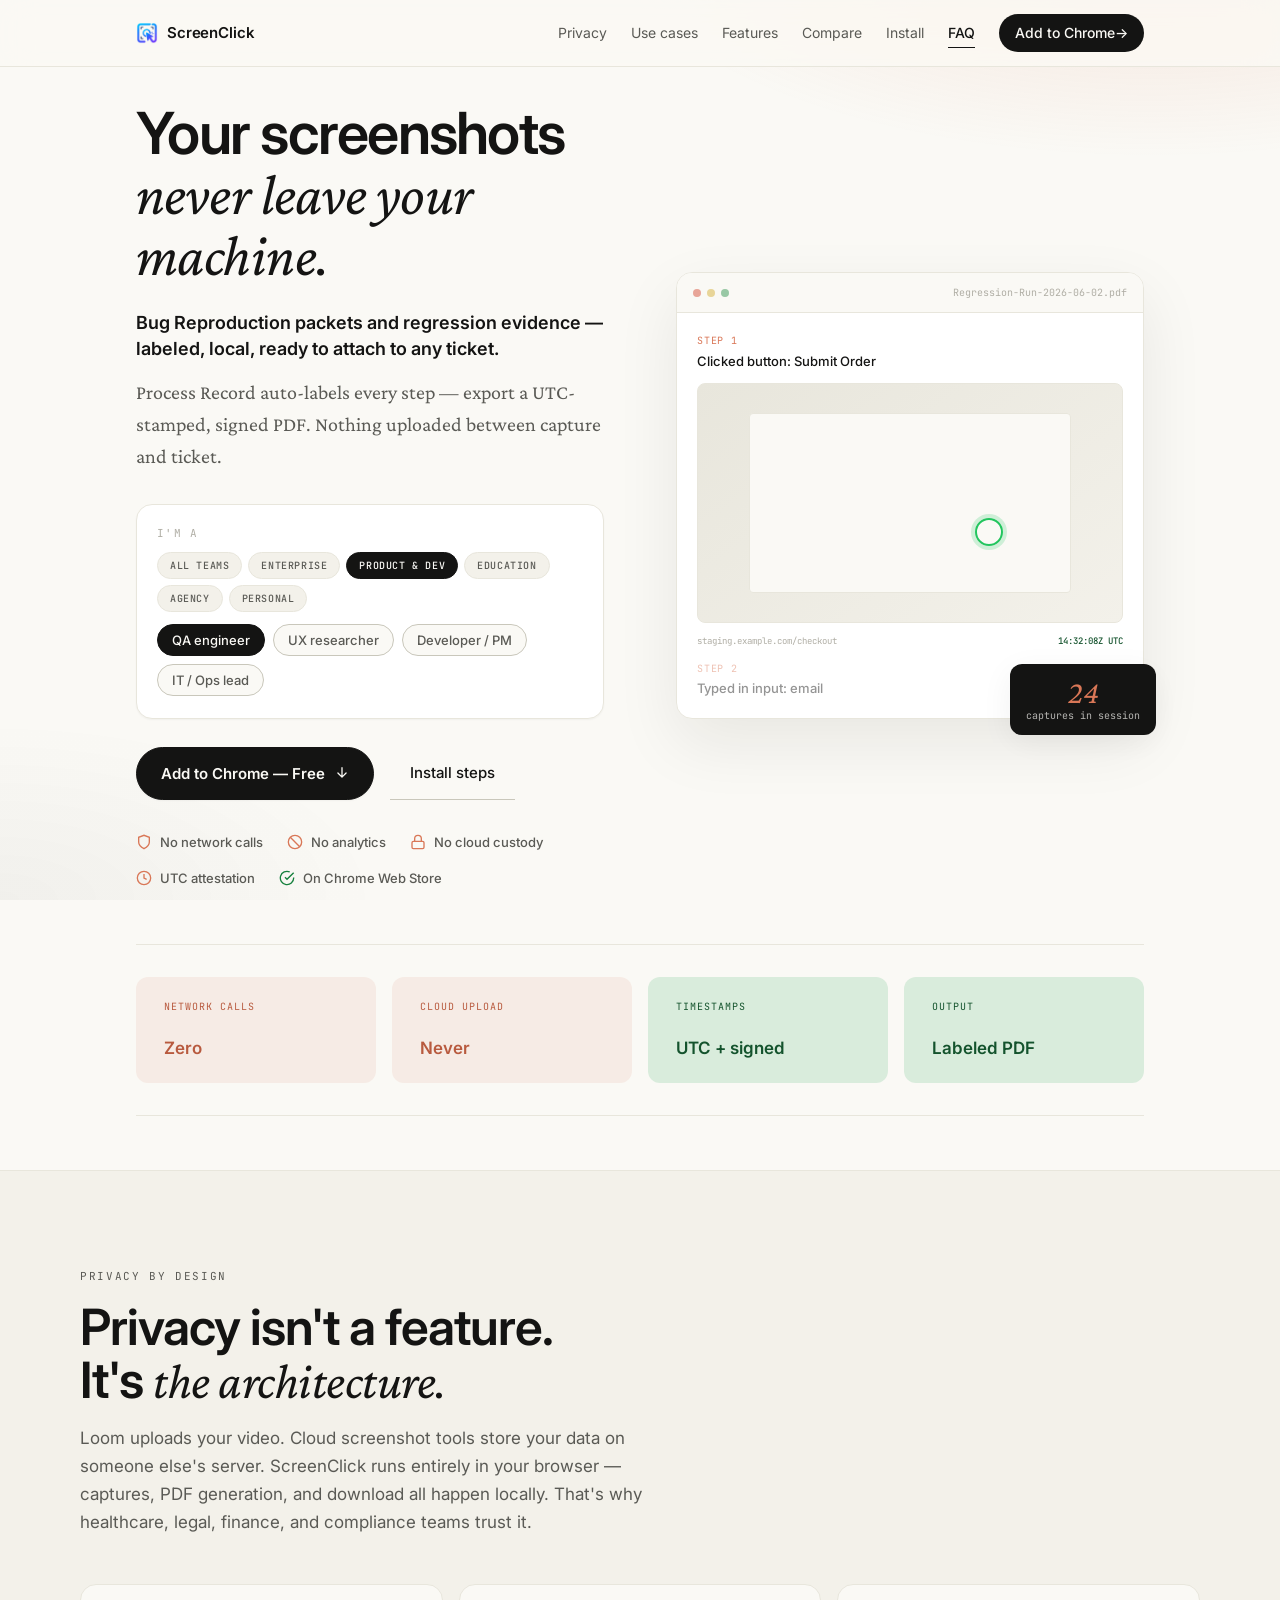
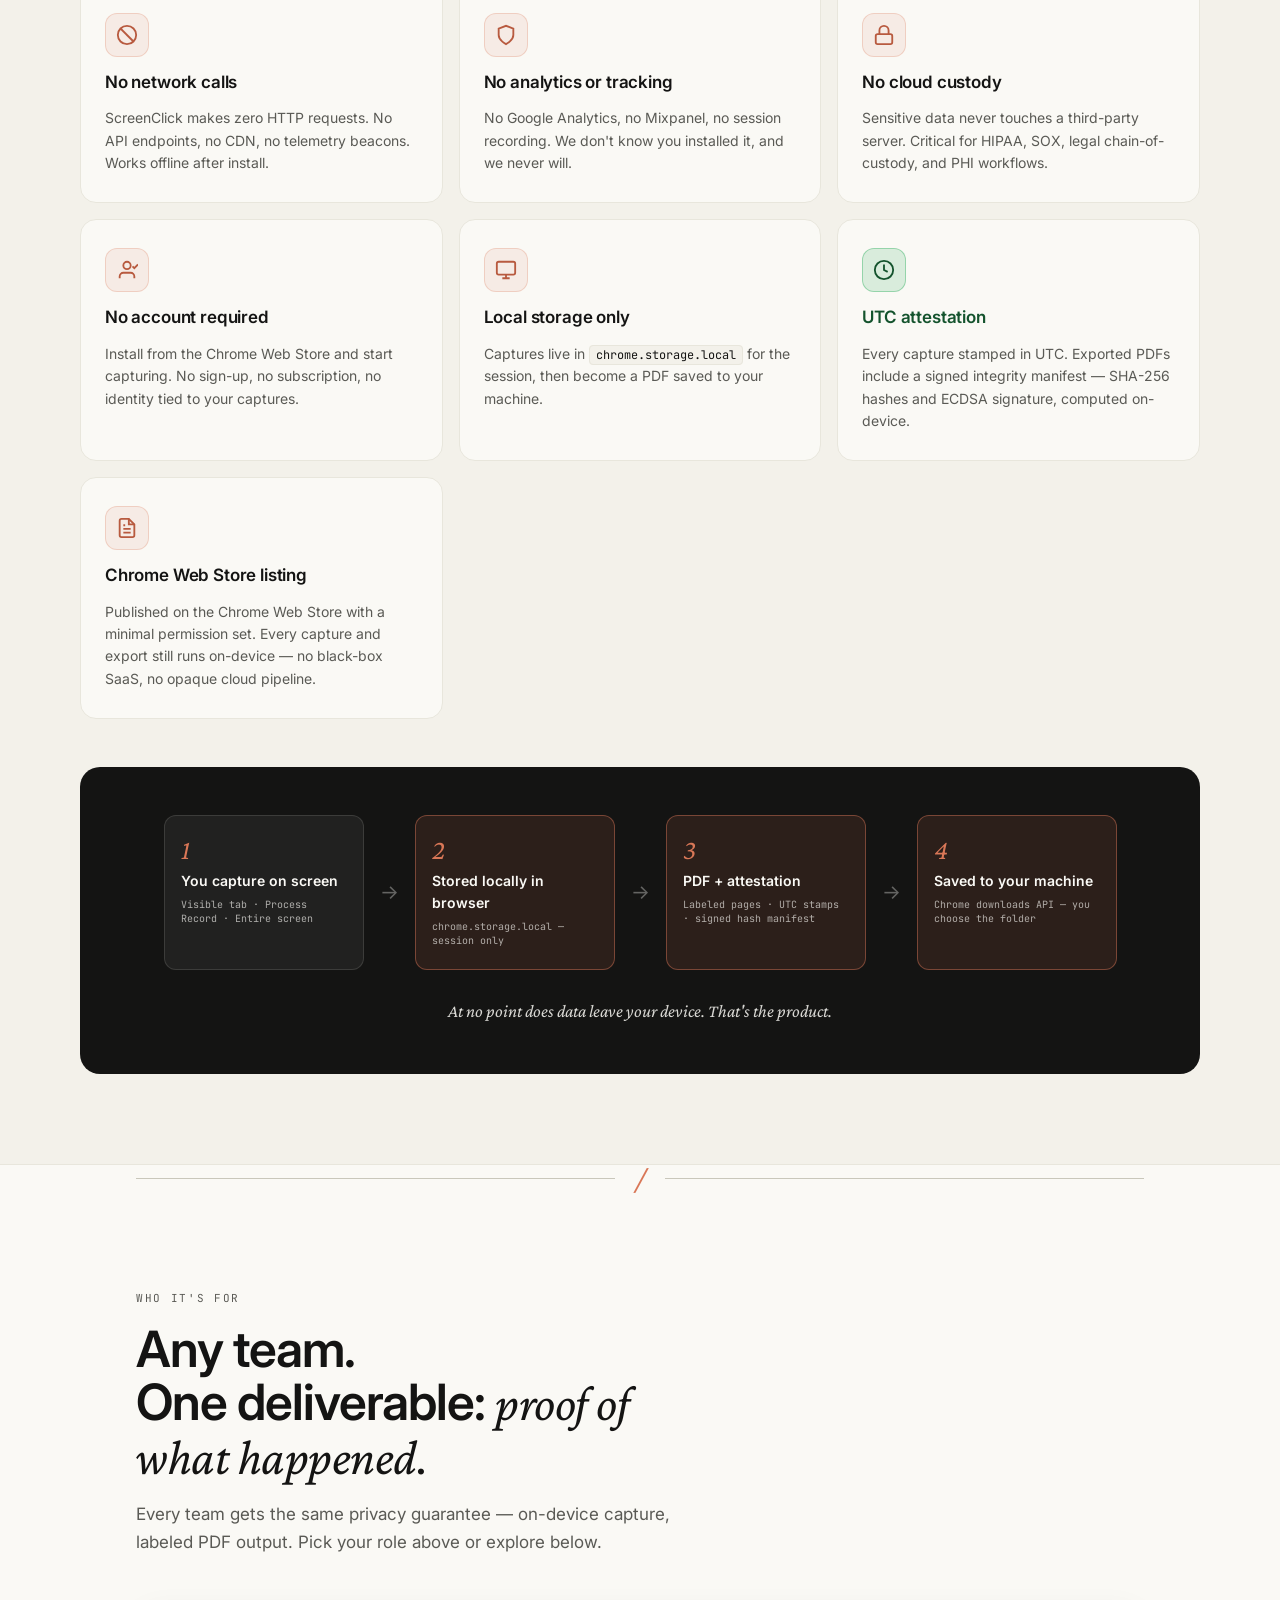
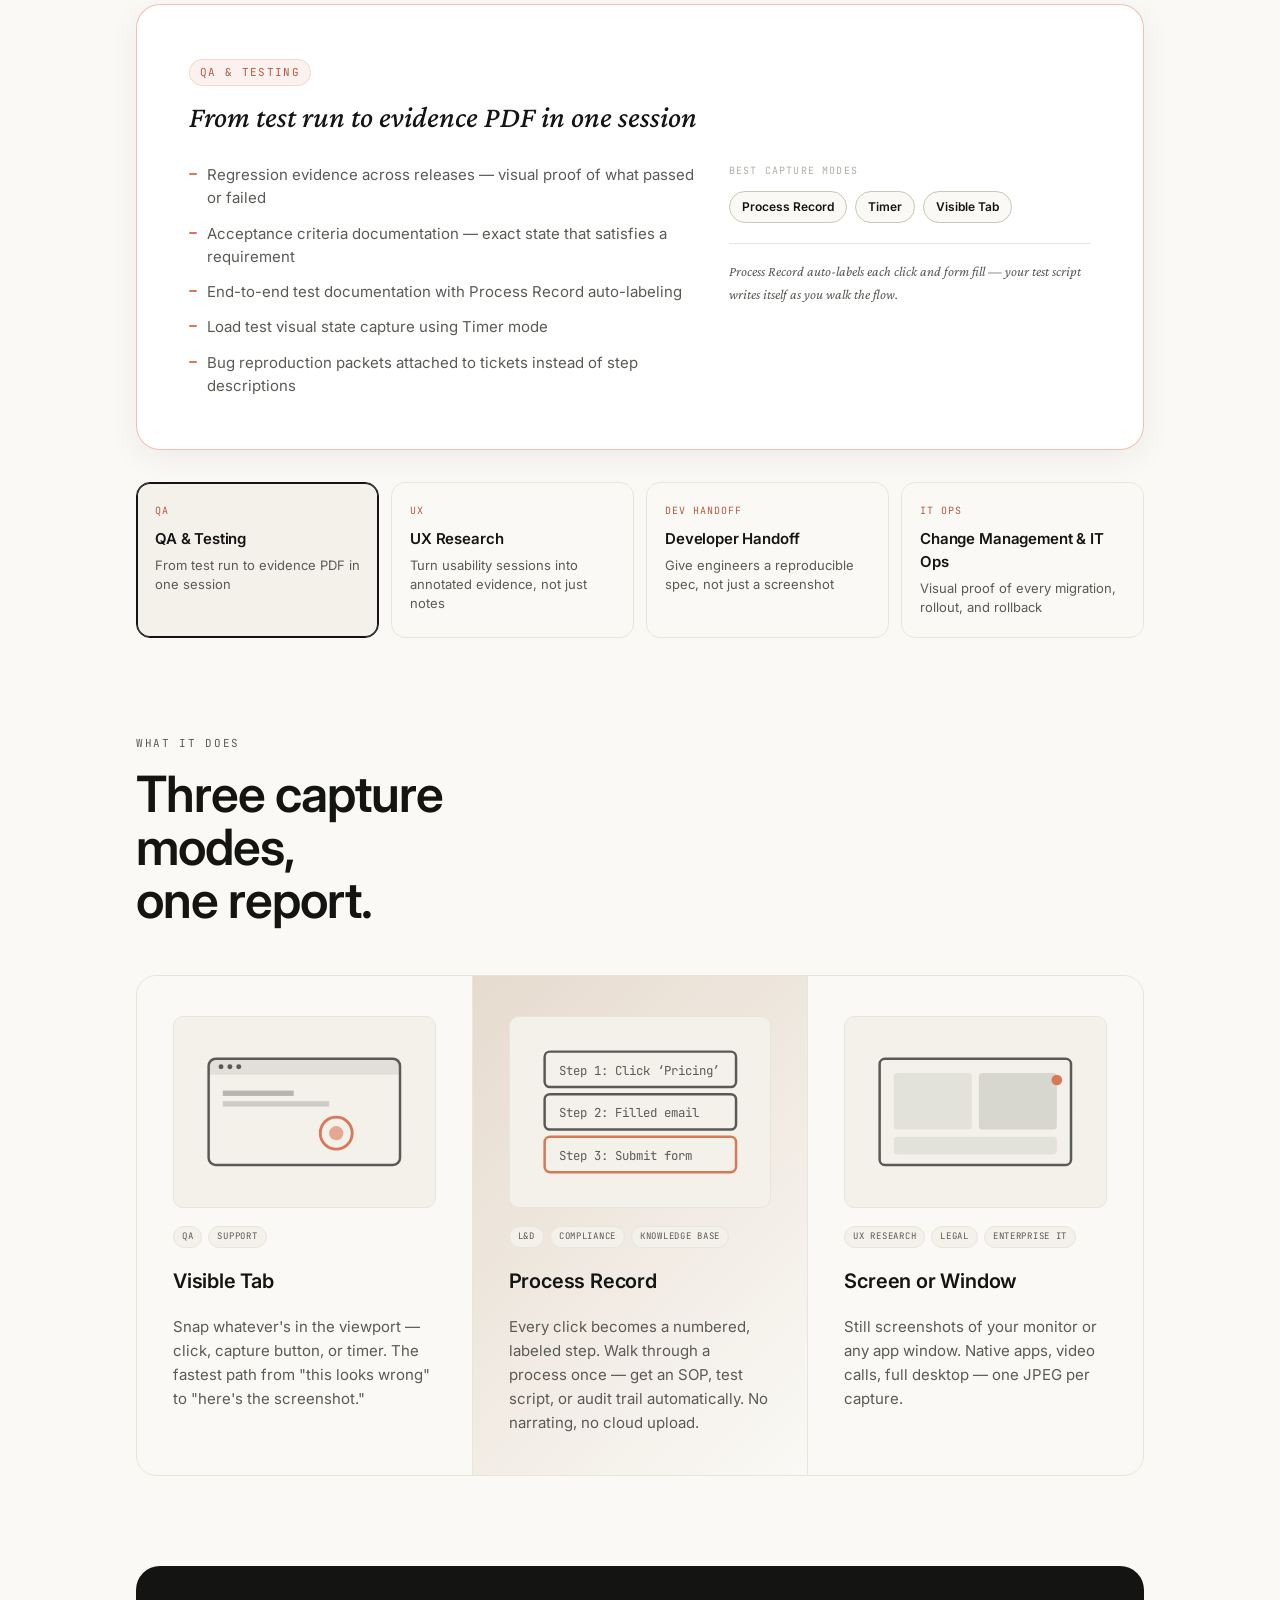
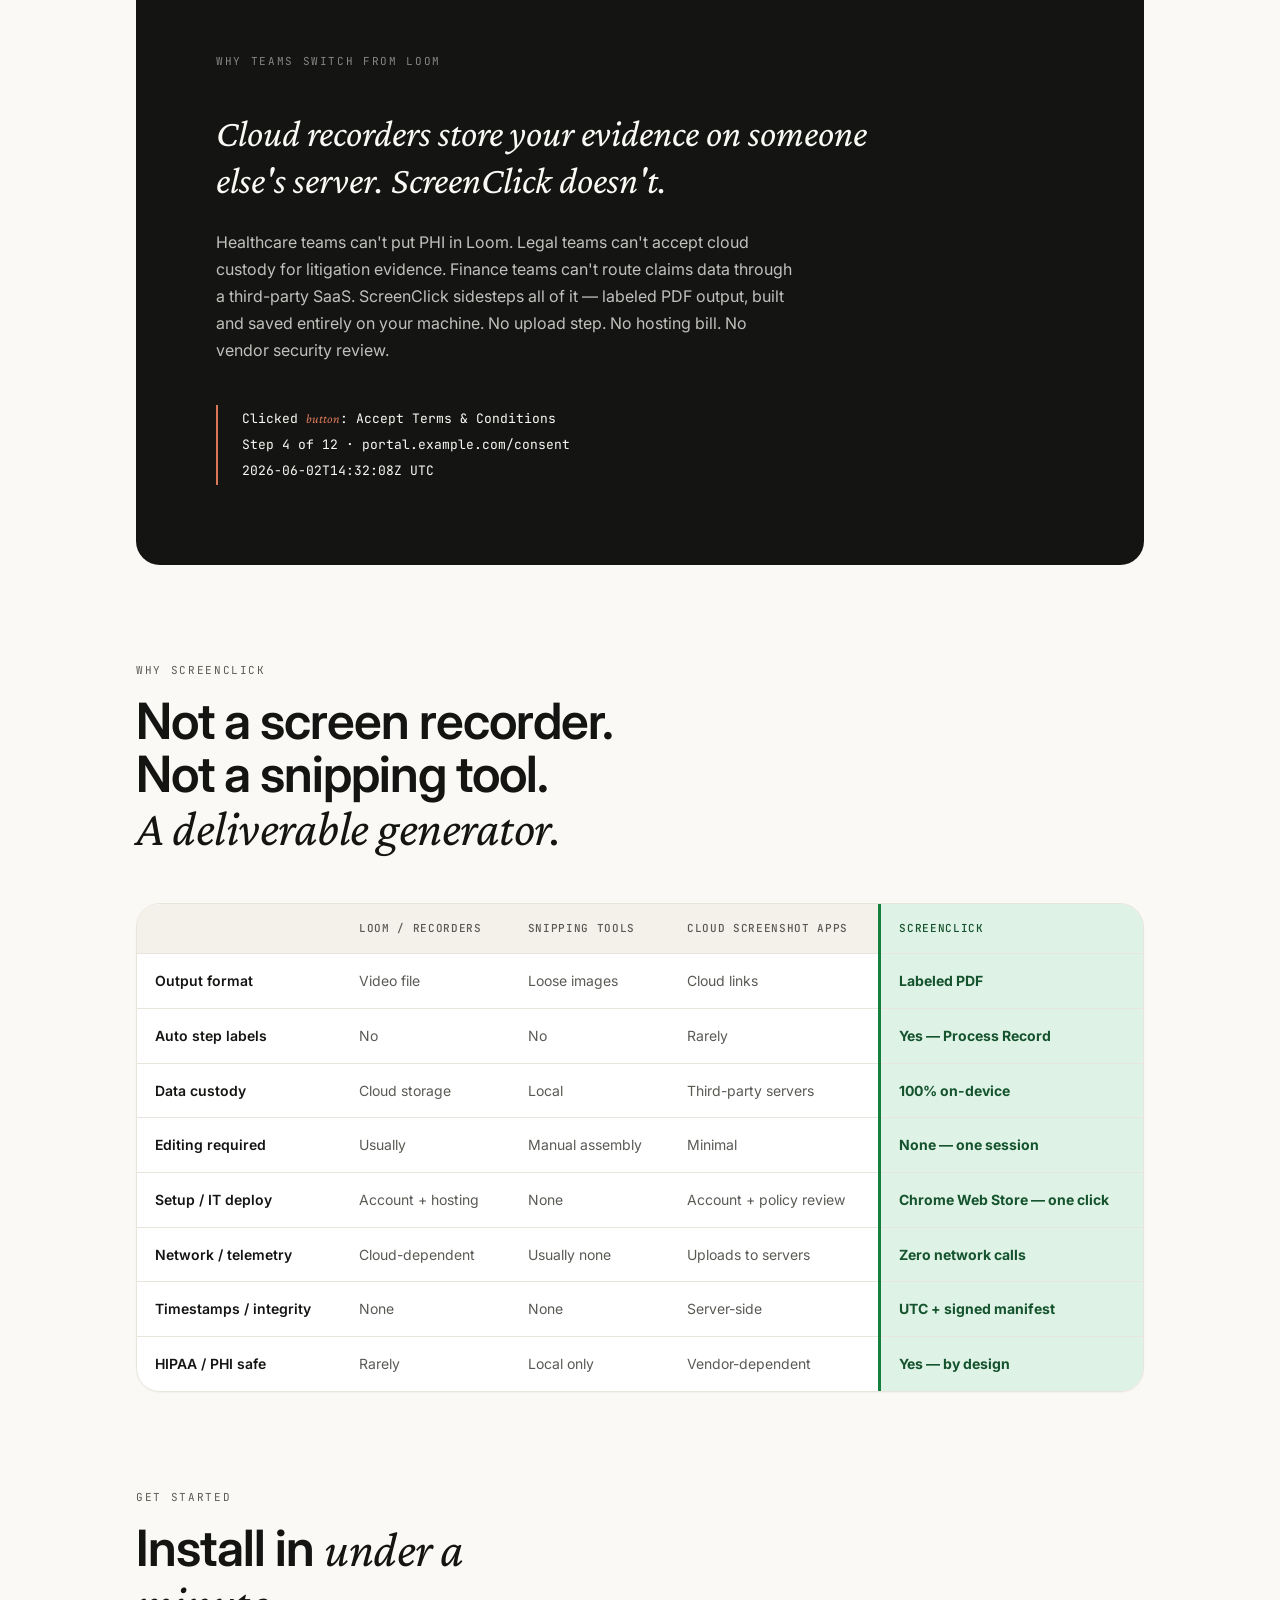
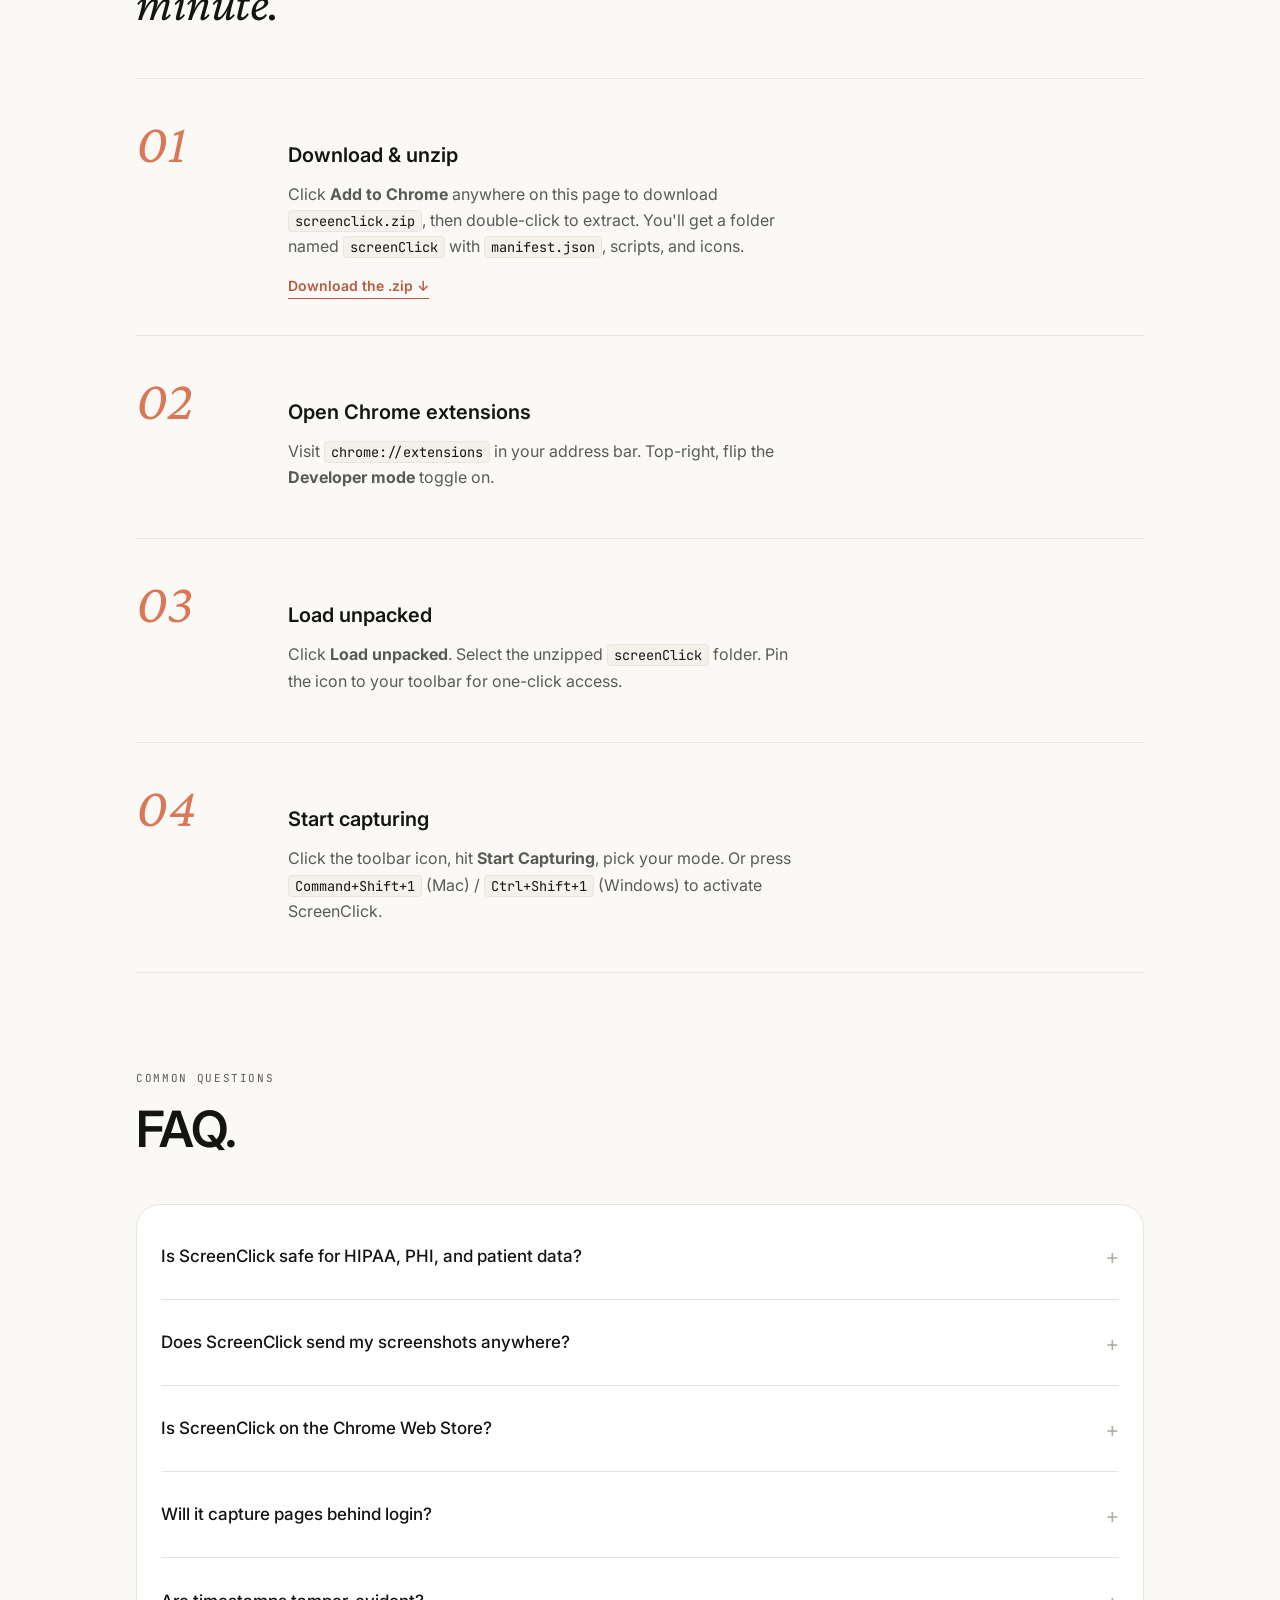
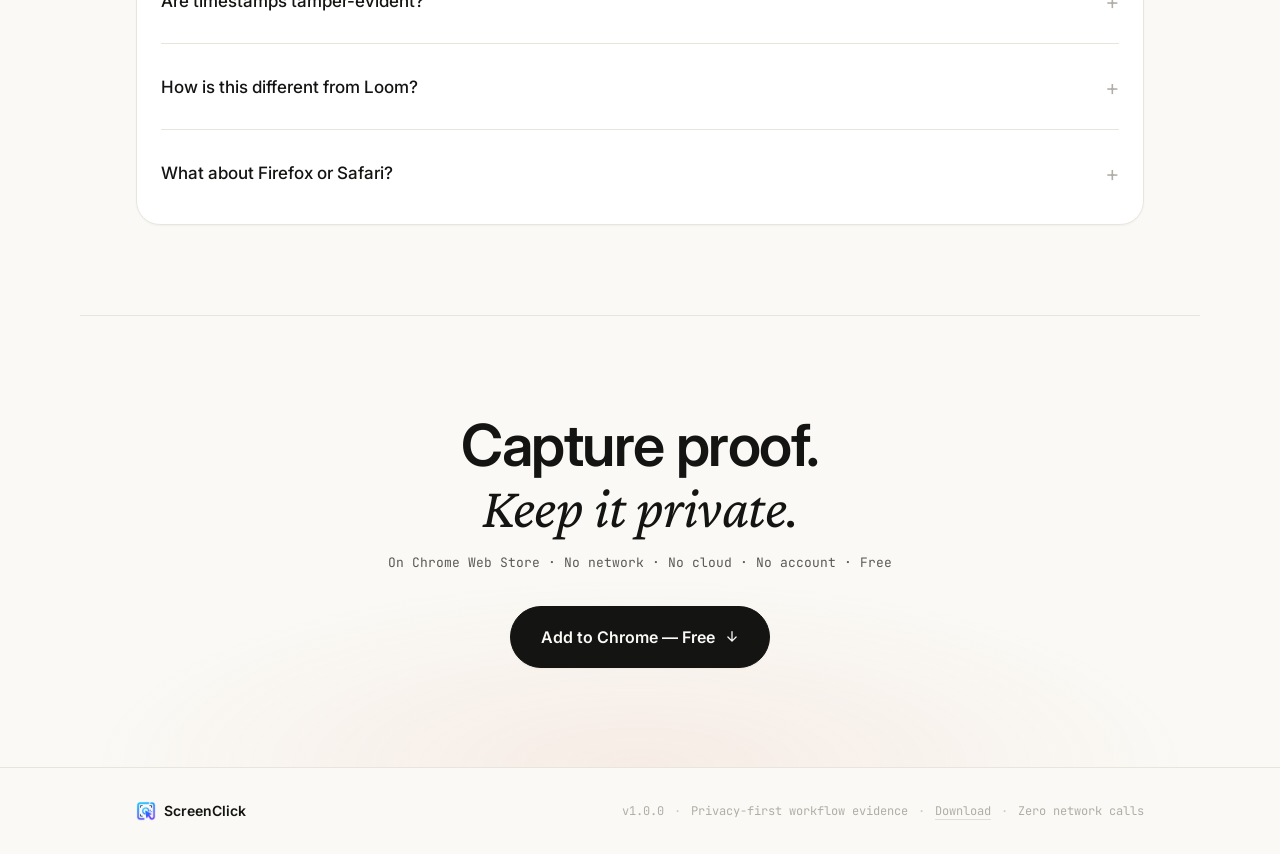
==== commit 2ca0a5cb: "Simplify capture to UI controls and refine click highlights. Remove capture keyboard shortcuts and U" ====
--- a/landing-page/index.html
+++ b/landing-page/index.html
@@ -295,7 +295,7 @@
         </div>
         <div class="feature-tags"><span>QA</span><span>Support</span></div>
         <h3>Visible Tab</h3>
-        <p>Snap whatever's in the viewport — keyboard, double-click, or timer. The fastest path from "this looks wrong" to "here's the screenshot."</p>
+        <p>Snap whatever's in the viewport — click, capture button, or timer. The fastest path from "this looks wrong" to "here's the screenshot."</p>
       </article>
 
       <article class="feature feature-accent">
@@ -326,7 +326,7 @@
         </div>
         <div class="feature-tags"><span>UX Research</span><span>Legal</span><span>Enterprise IT</span></div>
         <h3>Screen or Window</h3>
-        <p>Still screenshots of your monitor or any app window. Native apps, video calls, full desktop — one JPEG per shortcut press.</p>
+        <p>Still screenshots of your monitor or any app window. Native apps, video calls, full desktop — one JPEG per capture.</p>
       </article>
     </div>
   </section>
@@ -462,7 +462,7 @@
         <span class="step-number">04</span>
         <div class="step-body">
           <h3>Start capturing</h3>
-          <p>Click the toolbar icon, hit <strong>Start Capturing</strong>, pick your mode. Or press <code>Command+Shift+1</code> (Mac) / <code>Ctrl+Shift+1</code> (Windows) to toggle a session.</p>
+          <p>Click the toolbar icon, hit <strong>Start Capturing</strong>, pick your mode. Or press <code>Command+Shift+1</code> (Mac) / <code>Ctrl+Shift+1</code> (Windows) to activate ScreenClick.</p>
         </div>
       </li>
     </ol>
